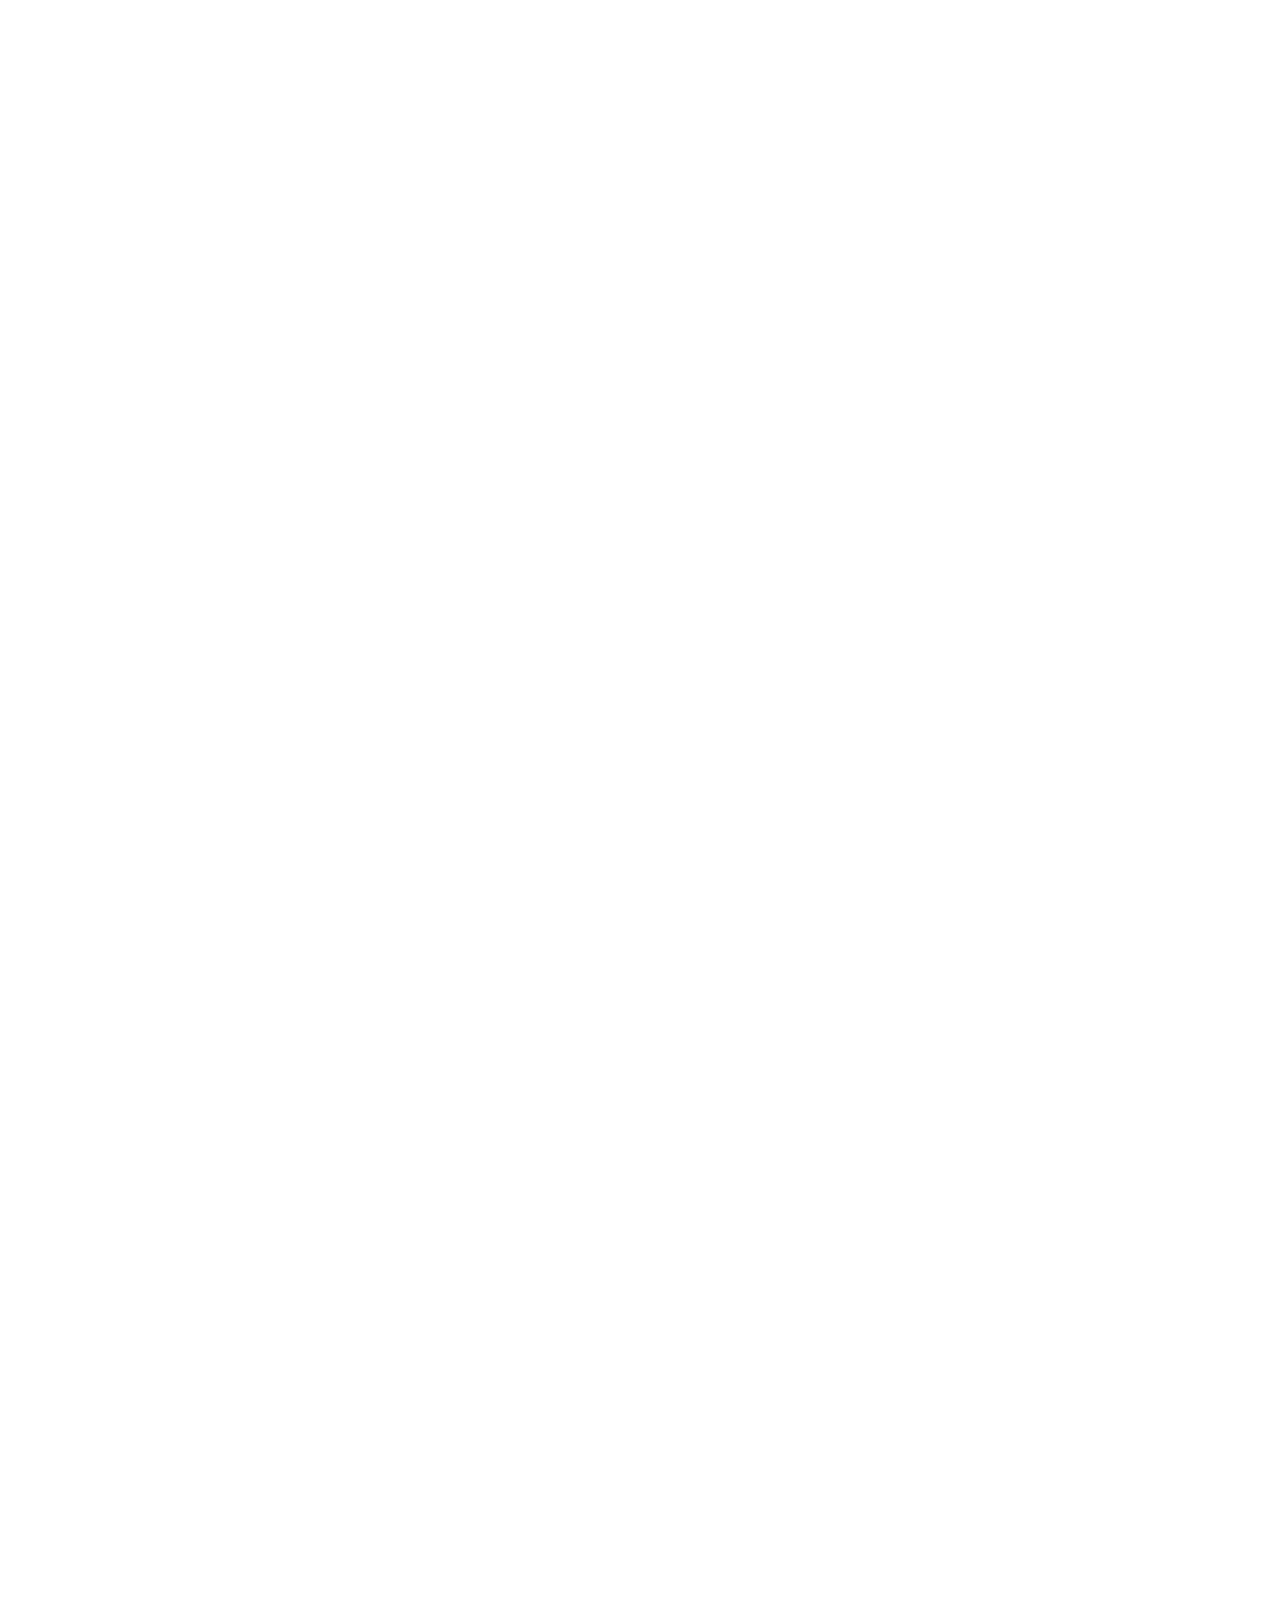
==== index.html @ 0bb2f144 "Add files via upload" ====
<!DOCTYPE html><html lang="zh-CN" class="scroll-smooth"><head><meta charSet="utf-8"/><meta name="viewport" content="width=device-width, initial-scale=1"/><link rel="preload" as="image" href="/avatar.jpg"/><link rel="stylesheet" href="/_next/static/css/c420ceb7469680f7.css" data-precedence="next"/><link rel="preload" as="script" fetchPriority="low" href="/_next/static/chunks/webpack-679b75d1c4c2027c.js"/><script src="/_next/static/chunks/4bd1b696-70b6d399998de86a.js" async=""></script><script src="/_next/static/chunks/684-50096e198fb40285.js" async=""></script><script src="/_next/static/chunks/main-app-3df9396c2a6abd47.js" async=""></script><script src="/_next/static/chunks/161-c92285856b08f5b4.js" async=""></script><script src="/_next/static/chunks/874-196dbf0660d69360.js" async=""></script><script src="/_next/static/chunks/560-83a075b4e219aa9a.js" async=""></script><script src="/_next/static/chunks/app/layout-a7555c56bbcdfe6a.js" async=""></script><script src="/_next/static/chunks/12-4b59b9520356f054.js" async=""></script><script src="/_next/static/chunks/748-816dd046765aa2a9.js" async=""></script><script src="/_next/static/chunks/app/page-b7123218d52d3a94.js" async=""></script><link rel="icon" href="/favicon.svg" type="image/svg+xml"/><link rel="dns-prefetch" href="https://google-fonts.jialeliu.com"/><link rel="preconnect" href="https://google-fonts.jialeliu.com" crossorigin=""/><link rel="preload" as="style" href="https://google-fonts.jialeliu.com/css2?family=Inter:wght@300;400;500;600;700&amp;family=Crimson+Text:ital,wght@0,400;0,600;1,400&amp;display=swap"/><link rel="stylesheet" id="gfonts-css" href="https://google-fonts.jialeliu.com/css2?family=Inter:wght@300;400;500;600;700&amp;family=Crimson+Text:ital,wght@0,400;0,600;1,400&amp;display=swap" media="print"/><script>
              (function(){
                var l = document.getElementById('gfonts-css');
                if (!l) return;
                if (l.media !== 'all') {
                  l.addEventListener('load', function(){ try { l.media = 'all'; } catch(e){} });
                }
              })();
            </script><noscript><link rel="stylesheet" href="https://google-fonts.jialeliu.com/css2?family=Inter:wght@300;400;500;600;700&amp;family=Crimson+Text:ital,wght@0,400;0,600;1,400&amp;display=swap"/></noscript><script>
              try {
                const theme = localStorage.getItem('theme-storage');
                const parsed = theme ? JSON.parse(theme) : null;
                const setting = parsed?.state?.theme || 'system';
                const prefersDark = typeof window !== 'undefined' && window.matchMedia && window.matchMedia('(prefers-color-scheme: dark)').matches;
                const effective = setting === 'dark' ? 'dark' : (setting === 'light' ? 'light' : (prefersDark ? 'dark' : 'light'));
                var root = document.documentElement;
                root.classList.add(effective);
                root.setAttribute('data-theme', effective);
              } catch (e) {
                var root = document.documentElement;
                root.classList.add('light');
                root.setAttribute('data-theme', 'light');
              }
            </script><title>翟郁曦</title><meta name="description" content="上海大学流体力学硕士研究生，研究方向为计算流体力学与科学机器学习。"/><meta name="author" content="翟郁曦"/><meta name="keywords" content="翟郁曦,流体力学,科学机器学习,上海大学 · 力学与工程科学学院"/><meta name="creator" content="翟郁曦"/><meta name="publisher" content="翟郁曦"/><meta property="og:title" content="翟郁曦"/><meta property="og:description" content="上海大学流体力学硕士研究生，研究方向为计算流体力学与科学机器学习。"/><meta property="og:site_name" content="翟郁曦 的个人主页"/><meta property="og:locale" content="zh_CN"/><meta property="og:type" content="website"/><meta name="twitter:card" content="summary"/><meta name="twitter:title" content="翟郁曦"/><meta name="twitter:description" content="上海大学流体力学硕士研究生，研究方向为计算流体力学与科学机器学习。"/><link rel="icon" href="/favicon.svg"/><script>document.querySelectorAll('body link[rel="icon"], body link[rel="apple-touch-icon"]').forEach(el => document.head.appendChild(el))</script><script src="/_next/static/chunks/polyfills-42372ed130431b0a.js" noModule=""></script></head><body class="font-sans antialiased"><div style="visibility:hidden"><nav class="fixed top-0 left-0 right-0 z-50" data-headlessui-state=""><div class="transition-all duration-300 ease-out bg-transparent" style="transform:translateY(-100px)"><div class="max-w-7xl mx-auto px-4 sm:px-6 lg:px-8"><div class="flex justify-between items-center h-16 lg:h-20"><div class="flex-shrink-0" tabindex="0"><a class="text-xl lg:text-2xl font-serif font-semibold text-primary hover:text-accent transition-colors duration-200" href="/">翟郁曦</a></div><div class="hidden lg:block"><div class="ml-10 flex items-center space-x-8"><div class="flex items-baseline space-x-8"><a class="relative px-3 py-2 text-sm font-medium transition-all duration-200 rounded hover:bg-accent/10 hover:shadow-sm text-primary" href="/"><span class="relative z-10">关于</span><div class="absolute inset-0 bg-accent/10 rounded-lg"></div></a><a class="relative px-3 py-2 text-sm font-medium transition-all duration-200 rounded hover:bg-accent/10 hover:shadow-sm text-neutral-600 hover:text-primary" href="/projects/"><span class="relative z-10">项目</span></a><a class="relative px-3 py-2 text-sm font-medium transition-all duration-200 rounded hover:bg-accent/10 hover:shadow-sm text-neutral-600 hover:text-primary" href="/cv/"><span class="relative z-10">简历</span></a></div><div class="flex items-center justify-center w-10 h-10 rounded-lg border border-neutral-200 dark:border-[rgba(148,163,184,0.24)] bg-background dark:bg-neutral-800"><div class="w-4 h-4 rounded-full bg-neutral-300 animate-pulse"></div></div></div></div><div class="lg:hidden flex items-center space-x-2"><div class="flex items-center justify-center w-10 h-10 rounded-lg border border-neutral-200 dark:border-[rgba(148,163,184,0.24)] bg-background dark:bg-neutral-800"><div class="w-4 h-4 rounded-full bg-neutral-300 animate-pulse"></div></div><button class="inline-flex items-center justify-center p-2 rounded-md text-neutral-600 hover:text-primary hover:bg-neutral-100 dark:hover:bg-neutral-800 focus:outline-none focus:ring-2 focus:ring-inset focus:ring-accent transition-colors duration-200" id="headlessui-disclosure-button-«R5pdb»" type="button" aria-expanded="false" data-headlessui-state=""><span class="sr-only">Open main menu</span><div><svg xmlns="http://www.w3.org/2000/svg" fill="none" viewBox="0 0 24 24" stroke-width="1.5" stroke="currentColor" aria-hidden="true" data-slot="icon" class="block h-6 w-6"><path stroke-linecap="round" stroke-linejoin="round" d="M3.75 6.75h16.5M3.75 12h16.5m-16.5 5.25h16.5"></path></svg></div></button></div></div></div></div></nav><main class="min-h-screen pt-16 lg:pt-20"><div class="max-w-6xl mx-auto px-4 sm:px-6 lg:px-8 py-8 bg-background min-h-screen"><div class="grid grid-cols-1 lg:grid-cols-3 gap-12"><div class="lg:col-span-1"><div class="sticky top-8" style="opacity:0;transform:translateY(20px)"><div class="w-64 h-64 mx-auto mb-6 rounded-2xl overflow-hidden shadow-lg hover:shadow-xl transition-all duration-200 hover:scale-105"><img alt="翟郁曦" width="256" height="256" decoding="async" data-nimg="1" class="w-full h-full object-cover object-center" style="color:transparent" src="/avatar.jpg"/></div><div class="text-center mb-6"><h1 class="text-3xl font-serif font-bold text-primary mb-2">翟郁曦</h1><p class="text-lg text-accent font-medium mb-1">硕士研究生</p><p class="text-neutral-600 mb-2">上海大学 · 力学与工程科学学院</p></div><div class="flex flex-wrap justify-center gap-3 sm:gap-4 mb-6 relative px-2"><div class="relative"><button class="p-2 sm:p-2 transition-colors duration-200 text-neutral-600 dark:text-neutral-400 hover:text-accent" aria-label="Email"><svg xmlns="http://www.w3.org/2000/svg" fill="none" viewBox="0 0 24 24" stroke-width="1.5" stroke="currentColor" aria-hidden="true" data-slot="icon" class="h-5 w-5"><path stroke-linecap="round" stroke-linejoin="round" d="M21.75 6.75v10.5a2.25 2.25 0 0 1-2.25 2.25h-15a2.25 2.25 0 0 1-2.25-2.25V6.75m19.5 0A2.25 2.25 0 0 0 19.5 4.5h-15a2.25 2.25 0 0 0-2.25 2.25m19.5 0v.243a2.25 2.25 0 0 1-1.07 1.916l-7.5 4.615a2.25 2.25 0 0 1-2.36 0L3.32 8.91a2.25 2.25 0 0 1-1.07-1.916V6.75"></path></svg></button></div><div class="relative"><button class="p-2 sm:p-2 transition-colors duration-200 text-neutral-600 dark:text-neutral-400 hover:text-accent" aria-label="Location"><svg xmlns="http://www.w3.org/2000/svg" fill="none" viewBox="0 0 24 24" stroke-width="1.5" stroke="currentColor" aria-hidden="true" data-slot="icon" class="h-5 w-5"><path stroke-linecap="round" stroke-linejoin="round" d="M15 10.5a3 3 0 1 1-6 0 3 3 0 0 1 6 0Z"></path><path stroke-linecap="round" stroke-linejoin="round" d="M19.5 10.5c0 7.142-7.5 11.25-7.5 11.25S4.5 17.642 4.5 10.5a7.5 7.5 0 1 1 15 0Z"></path></svg></button></div><a href="https://github.com/zedkyx" target="_blank" rel="noopener noreferrer" class="p-2 sm:p-2 text-neutral-600 dark:text-neutral-400 hover:text-accent transition-colors duration-200" aria-label="GitHub"><svg xmlns="http://www.w3.org/2000/svg" width="24" height="24" viewBox="0 0 24 24" fill="none" stroke="currentColor" stroke-width="2" stroke-linecap="round" stroke-linejoin="round" class="lucide lucide-github h-5 w-5" aria-hidden="true"><path d="M15 22v-4a4.8 4.8 0 0 0-1-3.5c3 0 6-2 6-5.5.08-1.25-.27-2.48-1-3.5.28-1.15.28-2.35 0-3.5 0 0-1 0-3 1.5-2.64-.5-5.36-.5-8 0C6 2 5 2 5 2c-.3 1.15-.3 2.35 0 3.5A5.403 5.403 0 0 0 4 9c0 3.5 3 5.5 6 5.5-.39.49-.68 1.05-.85 1.65-.17.6-.22 1.23-.15 1.85v4"></path><path d="M9 18c-4.51 2-5-2-7-2"></path></svg></a></div><div class="bg-neutral-100 dark:bg-neutral-800 rounded-lg p-4 mb-6 hover:shadow-lg transition-all duration-200 hover:scale-[1.02]"><h3 class="font-semibold text-primary mb-3">研究方向</h3><div class="space-y-2 text-sm text-neutral-700 dark:text-neutral-500"><div>计算流体力学</div><div>科学机器学习 / 神经算子</div><div>变几何结构响应预测与代理优化</div></div></div></div></div><div class="lg:col-span-2 space-y-8"><section id="about" class="scroll-mt-24 space-y-8"><section style="opacity:0;transform:translateY(20px)"><h2 class="text-2xl font-serif font-bold text-primary mb-4">关于我</h2><div class="text-neutral-700 dark:text-neutral-600 leading-relaxed"><p class="mb-4 last:mb-0">我是翟郁曦，上海大学力学与工程科学学院流体力学专业硕士研究生（2025 级入学）。</p>
<p class="mb-4 last:mb-0">本科就读于钱伟长学院理论与应用力学专业，系统学习了计算流体力学与数值方法等课程，为后续从事计算流体力学与 AI 交叉研究打下基础。</p>
<p class="mb-4 last:mb-0">当前研究兴趣集中在<strong class="font-semibold text-primary">科学机器学习</strong>与<strong class="font-semibold text-primary">神经算子</strong>在工程力学问题中的应用，主要工作包括变几何壳体接头区域的位移场预测、几何感知特征编码，以及将训练好的代理模型嵌入优化流程进行快速设计评估。</p></div></section><section style="opacity:0;transform:translateY(20px)"><h2 class="text-2xl font-serif font-bold text-primary mb-4">技术栈</h2><div class="text-neutral-700 dark:text-neutral-600 leading-relaxed"><h3 class="text-xl font-semibold text-primary mt-6 mb-3">编程与工具</h3>
<p class="mb-4 last:mb-0">PyTorch · Abaqus · Gmsh</p>
<h3 class="text-xl font-semibold text-primary mt-6 mb-3">科学机器学习</h3>
<p class="mb-4 last:mb-0">神经算子（DeepONet/ FNO / Transolver 等）·  物理信息神经网络（PINNs）· 遗传算法优化</p>
<h3 class="text-xl font-semibold text-primary mt-6 mb-3">计算流体力学</h3>
<p class="mb-4 last:mb-0">有限元 / 数值模拟</p>
<h3 class="text-xl font-semibold text-primary mt-6 mb-3">语言</h3>
<p class="mb-4 last:mb-0">英语 CET-6（550 分）</p></div></section><section style="opacity:0;transform:translateY(20px)"><h2 class="text-2xl font-serif font-bold text-primary mb-4">动态</h2><div class="space-y-3"><div class="flex items-start space-x-3"><span class="text-xs text-neutral-500 mt-1 w-16 flex-shrink-0">2026-05</span><p class="text-sm text-neutral-700">个人学术主页上线。</p></div><div class="flex items-start space-x-3"><span class="text-xs text-neutral-500 mt-1 w-16 flex-shrink-0">2025-09</span><p class="text-sm text-neutral-700">入学上海大学力学与工程科学学院，攻读流体力学硕士学位。</p></div><div class="flex items-start space-x-3"><span class="text-xs text-neutral-500 mt-1 w-16 flex-shrink-0">2025-06</span><p class="text-sm text-neutral-700">本科毕业于上海大学钱伟长学院理论与应用力学专业。</p></div></div></section></section></div></div></div><!--$--><!--/$--><!--$--><!--/$--></main><footer class="border-t border-neutral-200/50 bg-neutral-50/50 dark:bg-neutral-900/50 dark:border-neutral-700/50"><div class="max-w-6xl mx-auto px-4 sm:px-6 lg:px-8 py-6"><div class="flex flex-col sm:flex-row justify-between items-center gap-2"><p class="text-xs text-neutral-500">最后更新：<!-- -->2026年5月24日</p><p class="text-xs text-neutral-500 flex items-center"><a href="https://github.com/xyjoey/PRISM" target="_blank" rel="noopener noreferrer">Built with PRISM</a><span class="ml-2">🚀</span></p></div></div></footer></div><script src="/_next/static/chunks/webpack-679b75d1c4c2027c.js" async=""></script><script>(self.__next_f=self.__next_f||[]).push([0])</script><script>self.__next_f.push([1,"1:\"$Sreact.fragment\"\n2:I[3719,[\"161\",\"static/chunks/161-c92285856b08f5b4.js\",\"874\",\"static/chunks/874-196dbf0660d69360.js\",\"560\",\"static/chunks/560-83a075b4e219aa9a.js\",\"177\",\"static/chunks/app/layout-a7555c56bbcdfe6a.js\"],\"ThemeProvider\"]\n3:I[768,[\"161\",\"static/chunks/161-c92285856b08f5b4.js\",\"874\",\"static/chunks/874-196dbf0660d69360.js\",\"560\",\"static/chunks/560-83a075b4e219aa9a.js\",\"177\",\"static/chunks/app/layout-a7555c56bbcdfe6a.js\"],\"default\"]\n4:I[7555,[],\"\"]\n5:I[1295,[],\"\"]\n6:I[2548,[\"161\",\"static/chunks/161-c92285856b08f5b4.js\",\"874\",\"static/chunks/874-196dbf0660d69360.js\",\"560\",\"static/chunks/560-83a075b4e219aa9a.js\",\"177\",\"static/chunks/app/layout-a7555c56bbcdfe6a.js\"],\"default\"]\n7:I[2042,[\"161\",\"static/chunks/161-c92285856b08f5b4.js\",\"12\",\"static/chunks/12-4b59b9520356f054.js\",\"874\",\"static/chunks/874-196dbf0660d69360.js\",\"748\",\"static/chunks/748-816dd046765aa2a9.js\",\"974\",\"static/chunks/app/page-b7123218d52d3a94.js\"],\"default\"]\n8:I[9507,[\"161\",\"static/chunks/161-c92285856b08f5b4.js\",\"12\",\"static/chunks/12-4b59b9520356f054.js\",\"874\",\"static/chunks/874-196dbf0660d69360.js\",\"748\",\"static/chunks/748-816dd046765aa2a9.js\",\"974\",\"static/chunks/app/page-b7123218d52d3a94.js\"],\"default\"]\n9:I[1990,[\"161\",\"static/chunks/161-c92285856b08f5b4.js\",\"12\",\"static/chunks/12-4b59b9520356f054.js\",\"874\",\"static/chunks/874-196dbf0660d69360.js\",\"748\",\"static/chunks/748-816dd046765aa2a9.js\",\"974\",\"static/chunks/app/page-b7123218d52d3a94.js\"],\"default\"]\na:I[9665,[],\"MetadataBoundary\"]\nc:I[9665,[],\"OutletBoundary\"]\nf:I[4911,[],\"AsyncMetadataOutlet\"]\n11:I[9665,[],\"ViewportBoundary\"]\n13:I[6614,[],\"\"]\n:HL[\"/_next/static/css/c420ceb7469680f7.css\",\"style\"]\n"])</script><script>self.__next_f.push([1,"0:{\"P\":null,\"b\":\"nXmTGcLBVo4vQQ8mP0QMk\",\"p\":\"\",\"c\":[\"\",\"\"],\"i\":false,\"f\":[[[\"\",{\"children\":[\"__PAGE__\",{}]},\"$undefined\",\"$undefined\",true],[\"\",[\"$\",\"$1\",\"c\",{\"children\":[[[\"$\",\"link\",\"0\",{\"rel\":\"stylesheet\",\"href\":\"/_next/static/css/c420ceb7469680f7.css\",\"precedence\":\"next\",\"crossOrigin\":\"$undefined\",\"nonce\":\"$undefined\"}]],[\"$\",\"html\",null,{\"lang\":\"zh-CN\",\"className\":\"scroll-smooth\",\"suppressHydrationWarning\":true,\"children\":[[\"$\",\"head\",null,{\"children\":[[\"$\",\"link\",null,{\"rel\":\"icon\",\"href\":\"/favicon.svg\",\"type\":\"image/svg+xml\"}],[\"$\",\"link\",null,{\"rel\":\"dns-prefetch\",\"href\":\"https://google-fonts.jialeliu.com\"}],[\"$\",\"link\",null,{\"rel\":\"preconnect\",\"href\":\"https://google-fonts.jialeliu.com\",\"crossOrigin\":\"\"}],[\"$\",\"link\",null,{\"rel\":\"preload\",\"as\":\"style\",\"href\":\"https://google-fonts.jialeliu.com/css2?family=Inter:wght@300;400;500;600;700\u0026family=Crimson+Text:ital,wght@0,400;0,600;1,400\u0026display=swap\"}],[\"$\",\"link\",null,{\"rel\":\"stylesheet\",\"id\":\"gfonts-css\",\"href\":\"https://google-fonts.jialeliu.com/css2?family=Inter:wght@300;400;500;600;700\u0026family=Crimson+Text:ital,wght@0,400;0,600;1,400\u0026display=swap\",\"media\":\"print\"}],[\"$\",\"script\",null,{\"dangerouslySetInnerHTML\":{\"__html\":\"\\n              (function(){\\n                var l = document.getElementById('gfonts-css');\\n                if (!l) return;\\n                if (l.media !== 'all') {\\n                  l.addEventListener('load', function(){ try { l.media = 'all'; } catch(e){} });\\n                }\\n              })();\\n            \"}}],[\"$\",\"noscript\",null,{\"children\":[\"$\",\"link\",null,{\"rel\":\"stylesheet\",\"href\":\"https://google-fonts.jialeliu.com/css2?family=Inter:wght@300;400;500;600;700\u0026family=Crimson+Text:ital,wght@0,400;0,600;1,400\u0026display=swap\"}]}],[\"$\",\"script\",null,{\"dangerouslySetInnerHTML\":{\"__html\":\"\\n              try {\\n                const theme = localStorage.getItem('theme-storage');\\n                const parsed = theme ? JSON.parse(theme) : null;\\n                const setting = parsed?.state?.theme || 'system';\\n                const prefersDark = typeof window !== 'undefined' \u0026\u0026 window.matchMedia \u0026\u0026 window.matchMedia('(prefers-color-scheme: dark)').matches;\\n                const effective = setting === 'dark' ? 'dark' : (setting === 'light' ? 'light' : (prefersDark ? 'dark' : 'light'));\\n                var root = document.documentElement;\\n                root.classList.add(effective);\\n                root.setAttribute('data-theme', effective);\\n              } catch (e) {\\n                var root = document.documentElement;\\n                root.classList.add('light');\\n                root.setAttribute('data-theme', 'light');\\n              }\\n            \"}}]]}],[\"$\",\"body\",null,{\"className\":\"font-sans antialiased\",\"children\":[\"$\",\"$L2\",null,{\"children\":[[\"$\",\"$L3\",null,{\"items\":[{\"title\":\"关于\",\"type\":\"page\",\"target\":\"about\",\"href\":\"/\"},{\"title\":\"项目\",\"type\":\"page\",\"target\":\"projects\",\"href\":\"/projects\"},{\"title\":\"简历\",\"type\":\"page\",\"target\":\"cv\",\"href\":\"/cv\"}],\"siteTitle\":\"翟郁曦\",\"enableOnePageMode\":false}],[\"$\",\"main\",null,{\"className\":\"min-h-screen pt-16 lg:pt-20\",\"children\":[\"$\",\"$L4\",null,{\"parallelRouterKey\":\"children\",\"error\":\"$undefined\",\"errorStyles\":\"$undefined\",\"errorScripts\":\"$undefined\",\"template\":[\"$\",\"$L5\",null,{}],\"templateStyles\":\"$undefined\",\"templateScripts\":\"$undefined\",\"notFound\":[[[\"$\",\"title\",null,{\"children\":\"404: This page could not be found.\"}],[\"$\",\"div\",null,{\"style\":{\"fontFamily\":\"system-ui,\\\"Segoe UI\\\",Roboto,Helvetica,Arial,sans-serif,\\\"Apple Color Emoji\\\",\\\"Segoe UI Emoji\\\"\",\"height\":\"100vh\",\"textAlign\":\"center\",\"display\":\"flex\",\"flexDirection\":\"column\",\"alignItems\":\"center\",\"justifyContent\":\"center\"},\"children\":[\"$\",\"div\",null,{\"children\":[[\"$\",\"style\",null,{\"dangerouslySetInnerHTML\":{\"__html\":\"body{color:#000;background:#fff;margin:0}.next-error-h1{border-right:1px solid rgba(0,0,0,.3)}@media (prefers-color-scheme:dark){body{color:#fff;background:#000}.next-error-h1{border-right:1px solid rgba(255,255,255,.3)}}\"}}],[\"$\",\"h1\",null,{\"className\":\"next-error-h1\",\"style\":{\"display\":\"inline-block\",\"margin\":\"0 20px 0 0\",\"padding\":\"0 23px 0 0\",\"fontSize\":24,\"fontWeight\":500,\"verticalAlign\":\"top\",\"lineHeight\":\"49px\"},\"children\":404}],[\"$\",\"div\",null,{\"style\":{\"display\":\"inline-block\"},\"children\":[\"$\",\"h2\",null,{\"style\":{\"fontSize\":14,\"fontWeight\":400,\"lineHeight\":\"49px\",\"margin\":0},\"children\":\"This page could not be found.\"}]}]]}]}]],[]],\"forbidden\":\"$undefined\",\"unauthorized\":\"$undefined\"}]}],[\"$\",\"$L6\",null,{\"lastUpdated\":\"2026年5月24日\"}]]}]}]]}]]}],{\"children\":[\"__PAGE__\",[\"$\",\"$1\",\"c\",{\"children\":[[\"$\",\"div\",null,{\"className\":\"max-w-6xl mx-auto px-4 sm:px-6 lg:px-8 py-8 bg-background min-h-screen\",\"children\":[\"$\",\"div\",null,{\"className\":\"grid grid-cols-1 lg:grid-cols-3 gap-12\",\"children\":[[\"$\",\"div\",null,{\"className\":\"lg:col-span-1\",\"children\":[\"$\",\"$L7\",null,{\"author\":{\"name\":\"翟郁曦\",\"title\":\"硕士研究生\",\"institution\":\"上海大学 · 力学与工程科学学院\",\"avatar\":\"/avatar.jpg\"},\"social\":{\"email\":\"386079267@qq.com\",\"location\":\"上海，中国\",\"location_details\":[\"上海市\",\"上海大学（宝山校区）\"],\"github\":\"https://github.com/zedkyx\"},\"features\":{\"enable_likes\":false,\"enable_one_page_mode\":false},\"researchInterests\":[\"计算流体力学\",\"科学机器学习 / 神经算子\",\"变几何结构响应预测与代理优化\"]}]}],[\"$\",\"div\",null,{\"className\":\"lg:col-span-2 space-y-8\",\"children\":[[\"$\",\"section\",\"about\",{\"id\":\"about\",\"className\":\"scroll-mt-24 space-y-8\",\"children\":[[[\"$\",\"$L8\",\"about\",{\"content\":\"我是翟郁曦，上海大学力学与工程科学学院流体力学专业硕士研究生（2025 级入学）。\\n\\n本科就读于钱伟长学院理论与应用力学专业，系统学习了计算流体力学与数值方法等课程，为后续从事计算流体力学与 AI 交叉研究打下基础。\\n\\n当前研究兴趣集中在**科学机器学习**与**神经算子**在工程力学问题中的应用，主要工作包括变几何壳体接头区域的位移场预测、几何感知特征编码，以及将训练好的代理模型嵌入优化流程进行快速设计评估。\\n\",\"title\":\"关于我\"}],[\"$\",\"$L8\",\"skills\",{\"content\":\"### 编程与工具\\n\\nPyTorch · Abaqus · Gmsh\\n\\n### 科学机器学习\\n\\n神经算子（DeepONet/ FNO / Transolver 等）·  物理信息神经网络（PINNs）· 遗传算法优化\\n\\n### 计算流体力学\\n\\n有限元 / 数值模拟\\n\\n### 语言\\n\\n英语 CET-6（550 分）\\n\",\"title\":\"技术栈\"}],[\"$\",\"$L9\",\"news\",{\"items\":[{\"date\":\"2026-05\",\"content\":\"个人学术主页上线。\"},{\"date\":\"2025-09\",\"content\":\"入学上海大学力学与工程科学学院，攻读流体力学硕士学位。\"},{\"date\":\"2025-06\",\"content\":\"本科毕业于上海大学钱伟长学院理论与应用力学专业。\"}],\"title\":\"动态\"}]],false,false,false]}]]}]]}]}],[\"$\",\"$La\",null,{\"children\":\"$Lb\"}],null,[\"$\",\"$Lc\",null,{\"children\":[\"$Ld\",\"$Le\",[\"$\",\"$Lf\",null,{\"promise\":\"$@10\"}]]}]]}],{},null,false]},null,false],[\"$\",\"$1\",\"h\",{\"children\":[null,[\"$\",\"$1\",\"GbmOq26hGIJ5-v2exJ3vS\",{\"children\":[[\"$\",\"$L11\",null,{\"children\":\"$L12\"}],null]}],null]}],false]],\"m\":\"$undefined\",\"G\":[\"$13\",\"$undefined\"],\"s\":false,\"S\":true}\n"])</script><script>self.__next_f.push([1,"14:\"$Sreact.suspense\"\n15:I[4911,[],\"AsyncMetadata\"]\nb:[\"$\",\"$14\",null,{\"fallback\":null,\"children\":[\"$\",\"$L15\",null,{\"promise\":\"$@16\"}]}]\n"])</script><script>self.__next_f.push([1,"e:null\n"])</script><script>self.__next_f.push([1,"12:[[\"$\",\"meta\",\"0\",{\"charSet\":\"utf-8\"}],[\"$\",\"meta\",\"1\",{\"name\":\"viewport\",\"content\":\"width=device-width, initial-scale=1\"}]]\nd:null\n"])</script><script>self.__next_f.push([1,"16:{\"metadata\":[[\"$\",\"title\",\"0\",{\"children\":\"翟郁曦\"}],[\"$\",\"meta\",\"1\",{\"name\":\"description\",\"content\":\"上海大学流体力学硕士研究生，研究方向为计算流体力学与科学机器学习。\"}],[\"$\",\"meta\",\"2\",{\"name\":\"author\",\"content\":\"翟郁曦\"}],[\"$\",\"meta\",\"3\",{\"name\":\"keywords\",\"content\":\"翟郁曦,流体力学,科学机器学习,上海大学 · 力学与工程科学学院\"}],[\"$\",\"meta\",\"4\",{\"name\":\"creator\",\"content\":\"翟郁曦\"}],[\"$\",\"meta\",\"5\",{\"name\":\"publisher\",\"content\":\"翟郁曦\"}],[\"$\",\"meta\",\"6\",{\"property\":\"og:title\",\"content\":\"翟郁曦\"}],[\"$\",\"meta\",\"7\",{\"property\":\"og:description\",\"content\":\"上海大学流体力学硕士研究生，研究方向为计算流体力学与科学机器学习。\"}],[\"$\",\"meta\",\"8\",{\"property\":\"og:site_name\",\"content\":\"翟郁曦 的个人主页\"}],[\"$\",\"meta\",\"9\",{\"property\":\"og:locale\",\"content\":\"zh_CN\"}],[\"$\",\"meta\",\"10\",{\"property\":\"og:type\",\"content\":\"website\"}],[\"$\",\"meta\",\"11\",{\"name\":\"twitter:card\",\"content\":\"summary\"}],[\"$\",\"meta\",\"12\",{\"name\":\"twitter:title\",\"content\":\"翟郁曦\"}],[\"$\",\"meta\",\"13\",{\"name\":\"twitter:description\",\"content\":\"上海大学流体力学硕士研究生，研究方向为计算流体力学与科学机器学习。\"}],[\"$\",\"link\",\"14\",{\"rel\":\"icon\",\"href\":\"/favicon.svg\"}]],\"error\":null,\"digest\":\"$undefined\"}\n10:{\"metadata\":\"$16:metadata\",\"error\":null,\"digest\":\"$undefined\"}\n"])</script></body></html>
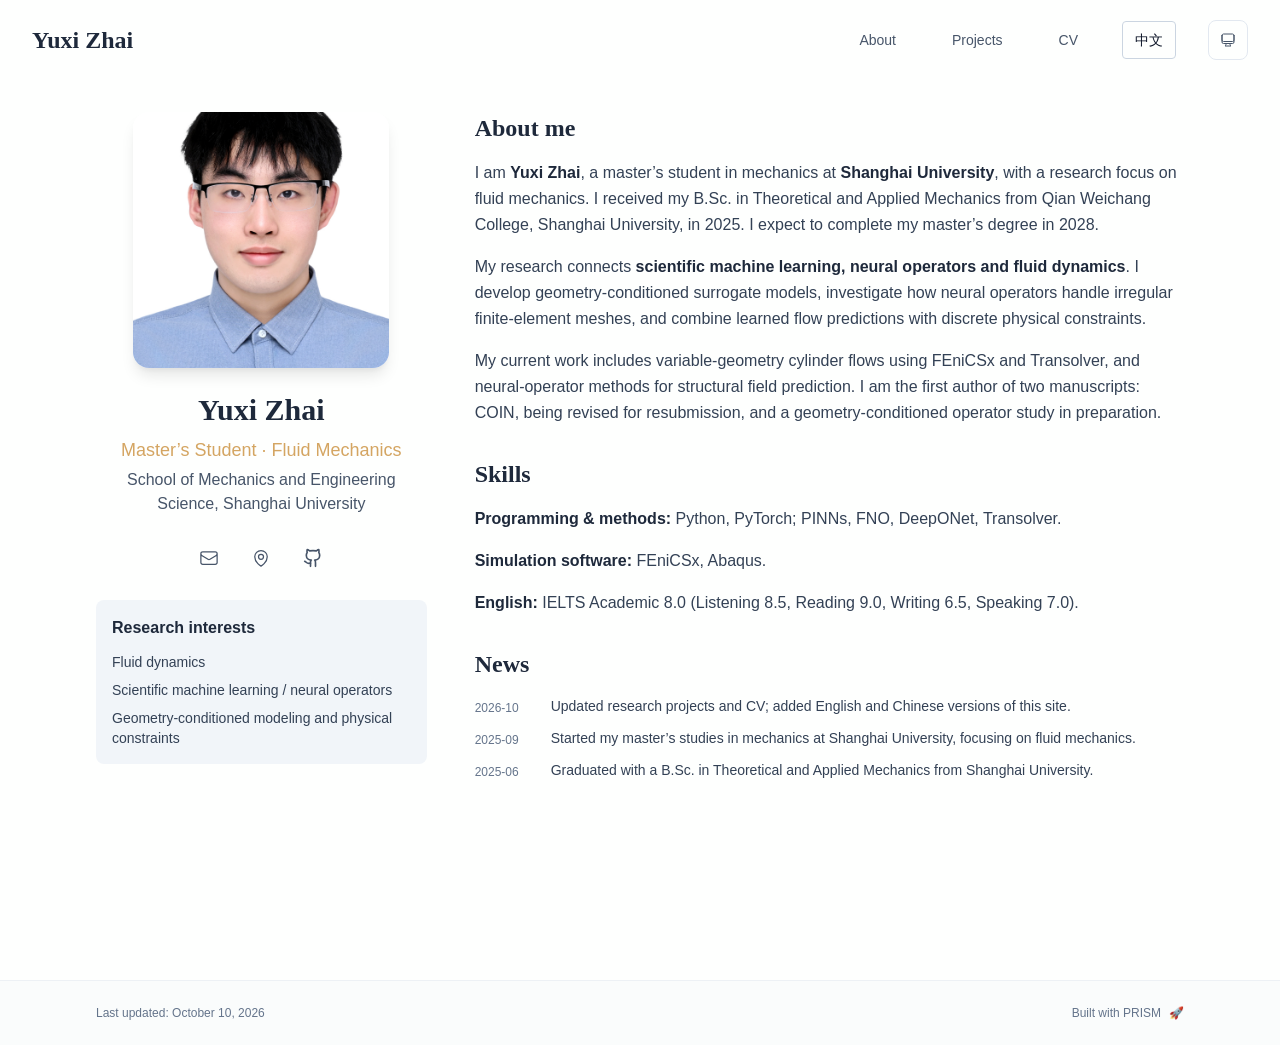
==== commit 41e19318: "Publish English-default bilingual academic website" ====
--- a/index.html
+++ b/index.html
@@ -1,4 +1,4 @@
-<!DOCTYPE html><html lang="zh-CN" class="scroll-smooth"><head><meta charSet="utf-8"/><meta name="viewport" content="width=device-width, initial-scale=1"/><link rel="preload" as="image" href="/avatar.jpg"/><link rel="stylesheet" href="/_next/static/css/c420ceb7469680f7.css" data-precedence="next"/><link rel="preload" as="script" fetchPriority="low" href="/_next/static/chunks/webpack-679b75d1c4c2027c.js"/><script src="/_next/static/chunks/4bd1b696-70b6d399998de86a.js" async=""></script><script src="/_next/static/chunks/684-50096e198fb40285.js" async=""></script><script src="/_next/static/chunks/main-app-3df9396c2a6abd47.js" async=""></script><script src="/_next/static/chunks/161-c92285856b08f5b4.js" async=""></script><script src="/_next/static/chunks/874-196dbf0660d69360.js" async=""></script><script src="/_next/static/chunks/560-83a075b4e219aa9a.js" async=""></script><script src="/_next/static/chunks/app/layout-a7555c56bbcdfe6a.js" async=""></script><script src="/_next/static/chunks/12-4b59b9520356f054.js" async=""></script><script src="/_next/static/chunks/748-816dd046765aa2a9.js" async=""></script><script src="/_next/static/chunks/app/page-b7123218d52d3a94.js" async=""></script><link rel="icon" href="/favicon.svg" type="image/svg+xml"/><link rel="dns-prefetch" href="https://google-fonts.jialeliu.com"/><link rel="preconnect" href="https://google-fonts.jialeliu.com" crossorigin=""/><link rel="preload" as="style" href="https://google-fonts.jialeliu.com/css2?family=Inter:wght@300;400;500;600;700&amp;family=Crimson+Text:ital,wght@0,400;0,600;1,400&amp;display=swap"/><link rel="stylesheet" id="gfonts-css" href="https://google-fonts.jialeliu.com/css2?family=Inter:wght@300;400;500;600;700&amp;family=Crimson+Text:ital,wght@0,400;0,600;1,400&amp;display=swap" media="print"/><script>
+<!DOCTYPE html><html lang="en" class="scroll-smooth"><head><meta charSet="utf-8"/><meta name="viewport" content="width=device-width, initial-scale=1"/><link rel="preload" as="image" href="/avatar.jpg"/><link rel="stylesheet" href="/_next/static/css/16cb6f5019668723.css" data-precedence="next"/><link rel="preload" as="script" fetchPriority="low" href="/_next/static/chunks/webpack-bba602258f4b52b2.js"/><script src="/_next/static/chunks/5929504c-4ba316acf4c23225.js" async=""></script><script src="/_next/static/chunks/80-a8a48a845658a4b6.js" async=""></script><script src="/_next/static/chunks/main-app-0069636dafb73437.js" async=""></script><script src="/_next/static/chunks/451-01b58d9a3b9b0385.js" async=""></script><script src="/_next/static/chunks/550-645685b729009f54.js" async=""></script><script src="/_next/static/chunks/82-3441241b39e69bd5.js" async=""></script><script src="/_next/static/chunks/158-a90cc75106bd690a.js" async=""></script><script src="/_next/static/chunks/app/(en)/layout-fab3e5c1ada3b2e7.js" async=""></script><script src="/_next/static/chunks/956-db56a9e69b64d6c0.js" async=""></script><script src="/_next/static/chunks/8-8932ad4a097b32fe.js" async=""></script><script src="/_next/static/chunks/76-e860831ef6e8900f.js" async=""></script><script src="/_next/static/chunks/app/(en)/page-499d0418f446c3e1.js" async=""></script><link rel="icon" href="/favicon.svg" type="image/svg+xml"/><link rel="dns-prefetch" href="https://google-fonts.jialeliu.com"/><link rel="preconnect" href="https://google-fonts.jialeliu.com" crossorigin=""/><link rel="preload" as="style" href="https://google-fonts.jialeliu.com/css2?family=Inter:wght@300;400;500;600;700&amp;family=Crimson+Text:ital,wght@0,400;0,600;1,400&amp;display=swap"/><link rel="stylesheet" id="gfonts-css" href="https://google-fonts.jialeliu.com/css2?family=Inter:wght@300;400;500;600;700&amp;family=Crimson+Text:ital,wght@0,400;0,600;1,400&amp;display=swap" media="print"/><script>
               (function(){
                 var l = document.getElementById('gfonts-css');
                 if (!l) return;
@@ -21,13 +21,8 @@
                 root.classList.add('light');
                 root.setAttribute('data-theme', 'light');
               }
-            </script><title>翟郁曦</title><meta name="description" content="上海大学流体力学硕士研究生，研究方向为计算流体力学与科学机器学习。"/><meta name="author" content="翟郁曦"/><meta name="keywords" content="翟郁曦,流体力学,科学机器学习,上海大学 · 力学与工程科学学院"/><meta name="creator" content="翟郁曦"/><meta name="publisher" content="翟郁曦"/><meta property="og:title" content="翟郁曦"/><meta property="og:description" content="上海大学流体力学硕士研究生，研究方向为计算流体力学与科学机器学习。"/><meta property="og:site_name" content="翟郁曦 的个人主页"/><meta property="og:locale" content="zh_CN"/><meta property="og:type" content="website"/><meta name="twitter:card" content="summary"/><meta name="twitter:title" content="翟郁曦"/><meta name="twitter:description" content="上海大学流体力学硕士研究生，研究方向为计算流体力学与科学机器学习。"/><link rel="icon" href="/favicon.svg"/><script>document.querySelectorAll('body link[rel="icon"], body link[rel="apple-touch-icon"]').forEach(el => document.head.appendChild(el))</script><script src="/_next/static/chunks/polyfills-42372ed130431b0a.js" noModule=""></script></head><body class="font-sans antialiased"><div style="visibility:hidden"><nav class="fixed top-0 left-0 right-0 z-50" data-headlessui-state=""><div class="transition-all duration-300 ease-out bg-transparent" style="transform:translateY(-100px)"><div class="max-w-7xl mx-auto px-4 sm:px-6 lg:px-8"><div class="flex justify-between items-center h-16 lg:h-20"><div class="flex-shrink-0" tabindex="0"><a class="text-xl lg:text-2xl font-serif font-semibold text-primary hover:text-accent transition-colors duration-200" href="/">翟郁曦</a></div><div class="hidden lg:block"><div class="ml-10 flex items-center space-x-8"><div class="flex items-baseline space-x-8"><a class="relative px-3 py-2 text-sm font-medium transition-all duration-200 rounded hover:bg-accent/10 hover:shadow-sm text-primary" href="/"><span class="relative z-10">关于</span><div class="absolute inset-0 bg-accent/10 rounded-lg"></div></a><a class="relative px-3 py-2 text-sm font-medium transition-all duration-200 rounded hover:bg-accent/10 hover:shadow-sm text-neutral-600 hover:text-primary" href="/projects/"><span class="relative z-10">项目</span></a><a class="relative px-3 py-2 text-sm font-medium transition-all duration-200 rounded hover:bg-accent/10 hover:shadow-sm text-neutral-600 hover:text-primary" href="/cv/"><span class="relative z-10">简历</span></a></div><div class="flex items-center justify-center w-10 h-10 rounded-lg border border-neutral-200 dark:border-[rgba(148,163,184,0.24)] bg-background dark:bg-neutral-800"><div class="w-4 h-4 rounded-full bg-neutral-300 animate-pulse"></div></div></div></div><div class="lg:hidden flex items-center space-x-2"><div class="flex items-center justify-center w-10 h-10 rounded-lg border border-neutral-200 dark:border-[rgba(148,163,184,0.24)] bg-background dark:bg-neutral-800"><div class="w-4 h-4 rounded-full bg-neutral-300 animate-pulse"></div></div><button class="inline-flex items-center justify-center p-2 rounded-md text-neutral-600 hover:text-primary hover:bg-neutral-100 dark:hover:bg-neutral-800 focus:outline-none focus:ring-2 focus:ring-inset focus:ring-accent transition-colors duration-200" id="headlessui-disclosure-button-«R5pdb»" type="button" aria-expanded="false" data-headlessui-state=""><span class="sr-only">Open main menu</span><div><svg xmlns="http://www.w3.org/2000/svg" fill="none" viewBox="0 0 24 24" stroke-width="1.5" stroke="currentColor" aria-hidden="true" data-slot="icon" class="block h-6 w-6"><path stroke-linecap="round" stroke-linejoin="round" d="M3.75 6.75h16.5M3.75 12h16.5m-16.5 5.25h16.5"></path></svg></div></button></div></div></div></div></nav><main class="min-h-screen pt-16 lg:pt-20"><div class="max-w-6xl mx-auto px-4 sm:px-6 lg:px-8 py-8 bg-background min-h-screen"><div class="grid grid-cols-1 lg:grid-cols-3 gap-12"><div class="lg:col-span-1"><div class="sticky top-8" style="opacity:0;transform:translateY(20px)"><div class="w-64 h-64 mx-auto mb-6 rounded-2xl overflow-hidden shadow-lg hover:shadow-xl transition-all duration-200 hover:scale-105"><img alt="翟郁曦" width="256" height="256" decoding="async" data-nimg="1" class="w-full h-full object-cover object-center" style="color:transparent" src="/avatar.jpg"/></div><div class="text-center mb-6"><h1 class="text-3xl font-serif font-bold text-primary mb-2">翟郁曦</h1><p class="text-lg text-accent font-medium mb-1">硕士研究生</p><p class="text-neutral-600 mb-2">上海大学 · 力学与工程科学学院</p></div><div class="flex flex-wrap justify-center gap-3 sm:gap-4 mb-6 relative px-2"><div class="relative"><button class="p-2 sm:p-2 transition-colors duration-200 text-neutral-600 dark:text-neutral-400 hover:text-accent" aria-label="Email"><svg xmlns="http://www.w3.org/2000/svg" fill="none" viewBox="0 0 24 24" stroke-width="1.5" stroke="currentColor" aria-hidden="true" data-slot="icon" class="h-5 w-5"><path stroke-linecap="round" stroke-linejoin="round" d="M21.75 6.75v10.5a2.25 2.25 0 0 1-2.25 2.25h-15a2.25 2.25 0 0 1-2.25-2.25V6.75m19.5 0A2.25 2.25 0 0 0 19.5 4.5h-15a2.25 2.25 0 0 0-2.25 2.25m19.5 0v.243a2.25 2.25 0 0 1-1.07 1.916l-7.5 4.615a2.25 2.25 0 0 1-2.36 0L3.32 8.91a2.25 2.25 0 0 1-1.07-1.916V6.75"></path></svg></button></div><div class="relative"><button class="p-2 sm:p-2 transition-colors duration-200 text-neutral-600 dark:text-neutral-400 hover:text-accent" aria-label="Location"><svg xmlns="http://www.w3.org/2000/svg" fill="none" viewBox="0 0 24 24" stroke-width="1.5" stroke="currentColor" aria-hidden="true" data-slot="icon" class="h-5 w-5"><path stroke-linecap="round" stroke-linejoin="round" d="M15 10.5a3 3 0 1 1-6 0 3 3 0 0 1 6 0Z"></path><path stroke-linecap="round" stroke-linejoin="round" d="M19.5 10.5c0 7.142-7.5 11.25-7.5 11.25S4.5 17.642 4.5 10.5a7.5 7.5 0 1 1 15 0Z"></path></svg></button></div><a href="https://github.com/zedkyx" target="_blank" rel="noopener noreferrer" class="p-2 sm:p-2 text-neutral-600 dark:text-neutral-400 hover:text-accent transition-colors duration-200" aria-label="GitHub"><svg xmlns="http://www.w3.org/2000/svg" width="24" height="24" viewBox="0 0 24 24" fill="none" stroke="currentColor" stroke-width="2" stroke-linecap="round" stroke-linejoin="round" class="lucide lucide-github h-5 w-5" aria-hidden="true"><path d="M15 22v-4a4.8 4.8 0 0 0-1-3.5c3 0 6-2 6-5.5.08-1.25-.27-2.48-1-3.5.28-1.15.28-2.35 0-3.5 0 0-1 0-3 1.5-2.64-.5-5.36-.5-8 0C6 2 5 2 5 2c-.3 1.15-.3 2.35 0 3.5A5.403 5.403 0 0 0 4 9c0 3.5 3 5.5 6 5.5-.39.49-.68 1.05-.85 1.65-.17.6-.22 1.23-.15 1.85v4"></path><path d="M9 18c-4.51 2-5-2-7-2"></path></svg></a></div><div class="bg-neutral-100 dark:bg-neutral-800 rounded-lg p-4 mb-6 hover:shadow-lg transition-all duration-200 hover:scale-[1.02]"><h3 class="font-semibold text-primary mb-3">研究方向</h3><div class="space-y-2 text-sm text-neutral-700 dark:text-neutral-500"><div>计算流体力学</div><div>科学机器学习 / 神经算子</div><div>变几何结构响应预测与代理优化</div></div></div></div></div><div class="lg:col-span-2 space-y-8"><section id="about" class="scroll-mt-24 space-y-8"><section style="opacity:0;transform:translateY(20px)"><h2 class="text-2xl font-serif font-bold text-primary mb-4">关于我</h2><div class="text-neutral-700 dark:text-neutral-600 leading-relaxed"><p class="mb-4 last:mb-0">我是翟郁曦，上海大学力学与工程科学学院流体力学专业硕士研究生（2025 级入学）。</p>
-<p class="mb-4 last:mb-0">本科就读于钱伟长学院理论与应用力学专业，系统学习了计算流体力学与数值方法等课程，为后续从事计算流体力学与 AI 交叉研究打下基础。</p>
-<p class="mb-4 last:mb-0">当前研究兴趣集中在<strong class="font-semibold text-primary">科学机器学习</strong>与<strong class="font-semibold text-primary">神经算子</strong>在工程力学问题中的应用，主要工作包括变几何壳体接头区域的位移场预测、几何感知特征编码，以及将训练好的代理模型嵌入优化流程进行快速设计评估。</p></div></section><section style="opacity:0;transform:translateY(20px)"><h2 class="text-2xl font-serif font-bold text-primary mb-4">技术栈</h2><div class="text-neutral-700 dark:text-neutral-600 leading-relaxed"><h3 class="text-xl font-semibold text-primary mt-6 mb-3">编程与工具</h3>
-<p class="mb-4 last:mb-0">PyTorch · Abaqus · Gmsh</p>
-<h3 class="text-xl font-semibold text-primary mt-6 mb-3">科学机器学习</h3>
-<p class="mb-4 last:mb-0">神经算子（DeepONet/ FNO / Transolver 等）·  物理信息神经网络（PINNs）· 遗传算法优化</p>
-<h3 class="text-xl font-semibold text-primary mt-6 mb-3">计算流体力学</h3>
-<p class="mb-4 last:mb-0">有限元 / 数值模拟</p>
-<h3 class="text-xl font-semibold text-primary mt-6 mb-3">语言</h3>
-<p class="mb-4 last:mb-0">英语 CET-6（550 分）</p></div></section><section style="opacity:0;transform:translateY(20px)"><h2 class="text-2xl font-serif font-bold text-primary mb-4">动态</h2><div class="space-y-3"><div class="flex items-start space-x-3"><span class="text-xs text-neutral-500 mt-1 w-16 flex-shrink-0">2026-05</span><p class="text-sm text-neutral-700">个人学术主页上线。</p></div><div class="flex items-start space-x-3"><span class="text-xs text-neutral-500 mt-1 w-16 flex-shrink-0">2025-09</span><p class="text-sm text-neutral-700">入学上海大学力学与工程科学学院，攻读流体力学硕士学位。</p></div><div class="flex items-start space-x-3"><span class="text-xs text-neutral-500 mt-1 w-16 flex-shrink-0">2025-06</span><p class="text-sm text-neutral-700">本科毕业于上海大学钱伟长学院理论与应用力学专业。</p></div></div></section></section></div></div></div><!--$--><!--/$--><!--$--><!--/$--></main><footer class="border-t border-neutral-200/50 bg-neutral-50/50 dark:bg-neutral-900/50 dark:border-neutral-700/50"><div class="max-w-6xl mx-auto px-4 sm:px-6 lg:px-8 py-6"><div class="flex flex-col sm:flex-row justify-between items-center gap-2"><p class="text-xs text-neutral-500">最后更新：<!-- -->2026年5月24日</p><p class="text-xs text-neutral-500 flex items-center"><a href="https://github.com/xyjoey/PRISM" target="_blank" rel="noopener noreferrer">Built with PRISM</a><span class="ml-2">🚀</span></p></div></div></footer></div><script src="/_next/static/chunks/webpack-679b75d1c4c2027c.js" async=""></script><script>(self.__next_f=self.__next_f||[]).push([0])</script><script>self.__next_f.push([1,"1:\"$Sreact.fragment\"\n2:I[3719,[\"161\",\"static/chunks/161-c92285856b08f5b4.js\",\"874\",\"static/chunks/874-196dbf0660d69360.js\",\"560\",\"static/chunks/560-83a075b4e219aa9a.js\",\"177\",\"static/chunks/app/layout-a7555c56bbcdfe6a.js\"],\"ThemeProvider\"]\n3:I[768,[\"161\",\"static/chunks/161-c92285856b08f5b4.js\",\"874\",\"static/chunks/874-196dbf0660d69360.js\",\"560\",\"static/chunks/560-83a075b4e219aa9a.js\",\"177\",\"static/chunks/app/layout-a7555c56bbcdfe6a.js\"],\"default\"]\n4:I[7555,[],\"\"]\n5:I[1295,[],\"\"]\n6:I[2548,[\"161\",\"static/chunks/161-c92285856b08f5b4.js\",\"874\",\"static/chunks/874-196dbf0660d69360.js\",\"560\",\"static/chunks/560-83a075b4e219aa9a.js\",\"177\",\"static/chunks/app/layout-a7555c56bbcdfe6a.js\"],\"default\"]\n7:I[2042,[\"161\",\"static/chunks/161-c92285856b08f5b4.js\",\"12\",\"static/chunks/12-4b59b9520356f054.js\",\"874\",\"static/chunks/874-196dbf0660d69360.js\",\"748\",\"static/chunks/748-816dd046765aa2a9.js\",\"974\",\"static/chunks/app/page-b7123218d52d3a94.js\"],\"default\"]\n8:I[9507,[\"161\",\"static/chunks/161-c92285856b08f5b4.js\",\"12\",\"static/chunks/12-4b59b9520356f054.js\",\"874\",\"static/chunks/874-196dbf0660d69360.js\",\"748\",\"static/chunks/748-816dd046765aa2a9.js\",\"974\",\"static/chunks/app/page-b7123218d52d3a94.js\"],\"default\"]\n9:I[1990,[\"161\",\"static/chunks/161-c92285856b08f5b4.js\",\"12\",\"static/chunks/12-4b59b9520356f054.js\",\"874\",\"static/chunks/874-196dbf0660d69360.js\",\"748\",\"static/chunks/748-816dd046765aa2a9.js\",\"974\",\"static/chunks/app/page-b7123218d52d3a94.js\"],\"default\"]\na:I[9665,[],\"MetadataBoundary\"]\nc:I[9665,[],\"OutletBoundary\"]\nf:I[4911,[],\"AsyncMetadataOutlet\"]\n11:I[9665,[],\"ViewportBoundary\"]\n13:I[6614,[],\"\"]\n:HL[\"/_next/static/css/c420ceb7469680f7.css\",\"style\"]\n"])</script><script>self.__next_f.push([1,"0:{\"P\":null,\"b\":\"nXmTGcLBVo4vQQ8mP0QMk\",\"p\":\"\",\"c\":[\"\",\"\"],\"i\":false,\"f\":[[[\"\",{\"children\":[\"__PAGE__\",{}]},\"$undefined\",\"$undefined\",true],[\"\",[\"$\",\"$1\",\"c\",{\"children\":[[[\"$\",\"link\",\"0\",{\"rel\":\"stylesheet\",\"href\":\"/_next/static/css/c420ceb7469680f7.css\",\"precedence\":\"next\",\"crossOrigin\":\"$undefined\",\"nonce\":\"$undefined\"}]],[\"$\",\"html\",null,{\"lang\":\"zh-CN\",\"className\":\"scroll-smooth\",\"suppressHydrationWarning\":true,\"children\":[[\"$\",\"head\",null,{\"children\":[[\"$\",\"link\",null,{\"rel\":\"icon\",\"href\":\"/favicon.svg\",\"type\":\"image/svg+xml\"}],[\"$\",\"link\",null,{\"rel\":\"dns-prefetch\",\"href\":\"https://google-fonts.jialeliu.com\"}],[\"$\",\"link\",null,{\"rel\":\"preconnect\",\"href\":\"https://google-fonts.jialeliu.com\",\"crossOrigin\":\"\"}],[\"$\",\"link\",null,{\"rel\":\"preload\",\"as\":\"style\",\"href\":\"https://google-fonts.jialeliu.com/css2?family=Inter:wght@300;400;500;600;700\u0026family=Crimson+Text:ital,wght@0,400;0,600;1,400\u0026display=swap\"}],[\"$\",\"link\",null,{\"rel\":\"stylesheet\",\"id\":\"gfonts-css\",\"href\":\"https://google-fonts.jialeliu.com/css2?family=Inter:wght@300;400;500;600;700\u0026family=Crimson+Text:ital,wght@0,400;0,600;1,400\u0026display=swap\",\"media\":\"print\"}],[\"$\",\"script\",null,{\"dangerouslySetInnerHTML\":{\"__html\":\"\\n              (function(){\\n                var l = document.getElementById('gfonts-css');\\n                if (!l) return;\\n                if (l.media !== 'all') {\\n                  l.addEventListener('load', function(){ try { l.media = 'all'; } catch(e){} });\\n                }\\n              })();\\n            \"}}],[\"$\",\"noscript\",null,{\"children\":[\"$\",\"link\",null,{\"rel\":\"stylesheet\",\"href\":\"https://google-fonts.jialeliu.com/css2?family=Inter:wght@300;400;500;600;700\u0026family=Crimson+Text:ital,wght@0,400;0,600;1,400\u0026display=swap\"}]}],[\"$\",\"script\",null,{\"dangerouslySetInnerHTML\":{\"__html\":\"\\n              try {\\n                const theme = localStorage.getItem('theme-storage');\\n                const parsed = theme ? JSON.parse(theme) : null;\\n                const setting = parsed?.state?.theme || 'system';\\n                const prefersDark = typeof window !== 'undefined' \u0026\u0026 window.matchMedia \u0026\u0026 window.matchMedia('(prefers-color-scheme: dark)').matches;\\n                const effective = setting === 'dark' ? 'dark' : (setting === 'light' ? 'light' : (prefersDark ? 'dark' : 'light'));\\n                var root = document.documentElement;\\n                root.classList.add(effective);\\n                root.setAttribute('data-theme', effective);\\n              } catch (e) {\\n                var root = document.documentElement;\\n                root.classList.add('light');\\n                root.setAttribute('data-theme', 'light');\\n              }\\n            \"}}]]}],[\"$\",\"body\",null,{\"className\":\"font-sans antialiased\",\"children\":[\"$\",\"$L2\",null,{\"children\":[[\"$\",\"$L3\",null,{\"items\":[{\"title\":\"关于\",\"type\":\"page\",\"target\":\"about\",\"href\":\"/\"},{\"title\":\"项目\",\"type\":\"page\",\"target\":\"projects\",\"href\":\"/projects\"},{\"title\":\"简历\",\"type\":\"page\",\"target\":\"cv\",\"href\":\"/cv\"}],\"siteTitle\":\"翟郁曦\",\"enableOnePageMode\":false}],[\"$\",\"main\",null,{\"className\":\"min-h-screen pt-16 lg:pt-20\",\"children\":[\"$\",\"$L4\",null,{\"parallelRouterKey\":\"children\",\"error\":\"$undefined\",\"errorStyles\":\"$undefined\",\"errorScripts\":\"$undefined\",\"template\":[\"$\",\"$L5\",null,{}],\"templateStyles\":\"$undefined\",\"templateScripts\":\"$undefined\",\"notFound\":[[[\"$\",\"title\",null,{\"children\":\"404: This page could not be found.\"}],[\"$\",\"div\",null,{\"style\":{\"fontFamily\":\"system-ui,\\\"Segoe UI\\\",Roboto,Helvetica,Arial,sans-serif,\\\"Apple Color Emoji\\\",\\\"Segoe UI Emoji\\\"\",\"height\":\"100vh\",\"textAlign\":\"center\",\"display\":\"flex\",\"flexDirection\":\"column\",\"alignItems\":\"center\",\"justifyContent\":\"center\"},\"children\":[\"$\",\"div\",null,{\"children\":[[\"$\",\"style\",null,{\"dangerouslySetInnerHTML\":{\"__html\":\"body{color:#000;background:#fff;margin:0}.next-error-h1{border-right:1px solid rgba(0,0,0,.3)}@media (prefers-color-scheme:dark){body{color:#fff;background:#000}.next-error-h1{border-right:1px solid rgba(255,255,255,.3)}}\"}}],[\"$\",\"h1\",null,{\"className\":\"next-error-h1\",\"style\":{\"display\":\"inline-block\",\"margin\":\"0 20px 0 0\",\"padding\":\"0 23px 0 0\",\"fontSize\":24,\"fontWeight\":500,\"verticalAlign\":\"top\",\"lineHeight\":\"49px\"},\"children\":404}],[\"$\",\"div\",null,{\"style\":{\"display\":\"inline-block\"},\"children\":[\"$\",\"h2\",null,{\"style\":{\"fontSize\":14,\"fontWeight\":400,\"lineHeight\":\"49px\",\"margin\":0},\"children\":\"This page could not be found.\"}]}]]}]}]],[]],\"forbidden\":\"$undefined\",\"unauthorized\":\"$undefined\"}]}],[\"$\",\"$L6\",null,{\"lastUpdated\":\"2026年5月24日\"}]]}]}]]}]]}],{\"children\":[\"__PAGE__\",[\"$\",\"$1\",\"c\",{\"children\":[[\"$\",\"div\",null,{\"className\":\"max-w-6xl mx-auto px-4 sm:px-6 lg:px-8 py-8 bg-background min-h-screen\",\"children\":[\"$\",\"div\",null,{\"className\":\"grid grid-cols-1 lg:grid-cols-3 gap-12\",\"children\":[[\"$\",\"div\",null,{\"className\":\"lg:col-span-1\",\"children\":[\"$\",\"$L7\",null,{\"author\":{\"name\":\"翟郁曦\",\"title\":\"硕士研究生\",\"institution\":\"上海大学 · 力学与工程科学学院\",\"avatar\":\"/avatar.jpg\"},\"social\":{\"email\":\"386079267@qq.com\",\"location\":\"上海，中国\",\"location_details\":[\"上海市\",\"上海大学（宝山校区）\"],\"github\":\"https://github.com/zedkyx\"},\"features\":{\"enable_likes\":false,\"enable_one_page_mode\":false},\"researchInterests\":[\"计算流体力学\",\"科学机器学习 / 神经算子\",\"变几何结构响应预测与代理优化\"]}]}],[\"$\",\"div\",null,{\"className\":\"lg:col-span-2 space-y-8\",\"children\":[[\"$\",\"section\",\"about\",{\"id\":\"about\",\"className\":\"scroll-mt-24 space-y-8\",\"children\":[[[\"$\",\"$L8\",\"about\",{\"content\":\"我是翟郁曦，上海大学力学与工程科学学院流体力学专业硕士研究生（2025 级入学）。\\n\\n本科就读于钱伟长学院理论与应用力学专业，系统学习了计算流体力学与数值方法等课程，为后续从事计算流体力学与 AI 交叉研究打下基础。\\n\\n当前研究兴趣集中在**科学机器学习**与**神经算子**在工程力学问题中的应用，主要工作包括变几何壳体接头区域的位移场预测、几何感知特征编码，以及将训练好的代理模型嵌入优化流程进行快速设计评估。\\n\",\"title\":\"关于我\"}],[\"$\",\"$L8\",\"skills\",{\"content\":\"### 编程与工具\\n\\nPyTorch · Abaqus · Gmsh\\n\\n### 科学机器学习\\n\\n神经算子（DeepONet/ FNO / Transolver 等）·  物理信息神经网络（PINNs）· 遗传算法优化\\n\\n### 计算流体力学\\n\\n有限元 / 数值模拟\\n\\n### 语言\\n\\n英语 CET-6（550 分）\\n\",\"title\":\"技术栈\"}],[\"$\",\"$L9\",\"news\",{\"items\":[{\"date\":\"2026-05\",\"content\":\"个人学术主页上线。\"},{\"date\":\"2025-09\",\"content\":\"入学上海大学力学与工程科学学院，攻读流体力学硕士学位。\"},{\"date\":\"2025-06\",\"content\":\"本科毕业于上海大学钱伟长学院理论与应用力学专业。\"}],\"title\":\"动态\"}]],false,false,false]}]]}]]}]}],[\"$\",\"$La\",null,{\"children\":\"$Lb\"}],null,[\"$\",\"$Lc\",null,{\"children\":[\"$Ld\",\"$Le\",[\"$\",\"$Lf\",null,{\"promise\":\"$@10\"}]]}]]}],{},null,false]},null,false],[\"$\",\"$1\",\"h\",{\"children\":[null,[\"$\",\"$1\",\"GbmOq26hGIJ5-v2exJ3vS\",{\"children\":[[\"$\",\"$L11\",null,{\"children\":\"$L12\"}],null]}],null]}],false]],\"m\":\"$undefined\",\"G\":[\"$13\",\"$undefined\"],\"s\":false,\"S\":true}\n"])</script><script>self.__next_f.push([1,"14:\"$Sreact.suspense\"\n15:I[4911,[],\"AsyncMetadata\"]\nb:[\"$\",\"$14\",null,{\"fallback\":null,\"children\":[\"$\",\"$L15\",null,{\"promise\":\"$@16\"}]}]\n"])</script><script>self.__next_f.push([1,"e:null\n"])</script><script>self.__next_f.push([1,"12:[[\"$\",\"meta\",\"0\",{\"charSet\":\"utf-8\"}],[\"$\",\"meta\",\"1\",{\"name\":\"viewport\",\"content\":\"width=device-width, initial-scale=1\"}]]\nd:null\n"])</script><script>self.__next_f.push([1,"16:{\"metadata\":[[\"$\",\"title\",\"0\",{\"children\":\"翟郁曦\"}],[\"$\",\"meta\",\"1\",{\"name\":\"description\",\"content\":\"上海大学流体力学硕士研究生，研究方向为计算流体力学与科学机器学习。\"}],[\"$\",\"meta\",\"2\",{\"name\":\"author\",\"content\":\"翟郁曦\"}],[\"$\",\"meta\",\"3\",{\"name\":\"keywords\",\"content\":\"翟郁曦,流体力学,科学机器学习,上海大学 · 力学与工程科学学院\"}],[\"$\",\"meta\",\"4\",{\"name\":\"creator\",\"content\":\"翟郁曦\"}],[\"$\",\"meta\",\"5\",{\"name\":\"publisher\",\"content\":\"翟郁曦\"}],[\"$\",\"meta\",\"6\",{\"property\":\"og:title\",\"content\":\"翟郁曦\"}],[\"$\",\"meta\",\"7\",{\"property\":\"og:description\",\"content\":\"上海大学流体力学硕士研究生，研究方向为计算流体力学与科学机器学习。\"}],[\"$\",\"meta\",\"8\",{\"property\":\"og:site_name\",\"content\":\"翟郁曦 的个人主页\"}],[\"$\",\"meta\",\"9\",{\"property\":\"og:locale\",\"content\":\"zh_CN\"}],[\"$\",\"meta\",\"10\",{\"property\":\"og:type\",\"content\":\"website\"}],[\"$\",\"meta\",\"11\",{\"name\":\"twitter:card\",\"content\":\"summary\"}],[\"$\",\"meta\",\"12\",{\"name\":\"twitter:title\",\"content\":\"翟郁曦\"}],[\"$\",\"meta\",\"13\",{\"name\":\"twitter:description\",\"content\":\"上海大学流体力学硕士研究生，研究方向为计算流体力学与科学机器学习。\"}],[\"$\",\"link\",\"14\",{\"rel\":\"icon\",\"href\":\"/favicon.svg\"}]],\"error\":null,\"digest\":\"$undefined\"}\n10:{\"metadata\":\"$16:metadata\",\"error\":null,\"digest\":\"$undefined\"}\n"])</script></body></html>+            </script><title>Yuxi Zhai</title><meta name="description" content="Master’s student at Shanghai University working on fluid mechanics, scientific machine learning and neural operators."/><meta name="author" content="Yuxi Zhai"/><meta name="keywords" content="Yuxi Zhai,Fluid mechanics,Scientific machine learning,School of Mechanics and Engineering Science, Shanghai University"/><meta name="creator" content="Yuxi Zhai"/><meta name="publisher" content="Yuxi Zhai"/><meta property="og:title" content="Yuxi Zhai"/><meta property="og:description" content="Master’s student at Shanghai University working on fluid mechanics, scientific machine learning and neural operators."/><meta property="og:site_name" content="Yuxi Zhai"/><meta property="og:locale" content="en_US"/><meta property="og:type" content="website"/><meta name="twitter:card" content="summary"/><meta name="twitter:title" content="Yuxi Zhai"/><meta name="twitter:description" content="Master’s student at Shanghai University working on fluid mechanics, scientific machine learning and neural operators."/><link rel="icon" href="/favicon.svg"/><script>document.querySelectorAll('body link[rel="icon"], body link[rel="apple-touch-icon"]').forEach(el => document.head.appendChild(el))</script><script src="/_next/static/chunks/polyfills-42372ed130431b0a.js" noModule=""></script></head><body class="font-sans antialiased"><nav class="fixed top-0 left-0 right-0 z-50" data-headlessui-state=""><div class="transition-all duration-300 ease-out bg-transparent" style="transform:translateY(-100px)"><div class="max-w-7xl mx-auto px-4 sm:px-6 lg:px-8"><div class="flex justify-between items-center h-16 lg:h-20"><div class="flex-shrink-0" tabindex="0"><a class="text-xl lg:text-2xl font-serif font-semibold text-primary hover:text-accent transition-colors duration-200" href="/">Yuxi Zhai</a></div><div class="hidden lg:block"><div class="ml-10 flex items-center space-x-8"><div class="flex items-baseline space-x-8"><a class="relative px-3 py-2 text-sm font-medium transition-all duration-200 rounded hover:bg-accent/10 hover:shadow-sm text-primary" href="/"><span class="relative z-10">About</span><div class="absolute inset-0 bg-accent/10 rounded-lg"></div></a><a class="relative px-3 py-2 text-sm font-medium transition-all duration-200 rounded hover:bg-accent/10 hover:shadow-sm text-neutral-600 hover:text-primary" href="/projects/"><span class="relative z-10">Projects</span></a><a class="relative px-3 py-2 text-sm font-medium transition-all duration-200 rounded hover:bg-accent/10 hover:shadow-sm text-neutral-600 hover:text-primary" href="/cv/"><span class="relative z-10">CV</span></a></div><a href="/zh/" hrefLang="zh-CN" aria-label="切换到中文" class="px-3 py-2 text-sm font-medium rounded border border-neutral-300 dark:border-neutral-700 hover:bg-accent/10">中文</a><div class="flex items-center justify-center w-10 h-10 rounded-lg border border-neutral-200 dark:border-[rgba(148,163,184,0.24)] bg-background dark:bg-neutral-800"><div class="w-4 h-4 rounded-full bg-neutral-300 animate-pulse"></div></div></div></div><div class="lg:hidden flex items-center space-x-2"><a href="/zh/" hrefLang="zh-CN" aria-label="切换到中文" class="px-3 py-2 text-sm font-medium rounded border border-neutral-300 dark:border-neutral-700 hover:bg-accent/10">中文</a><div class="flex items-center justify-center w-10 h-10 rounded-lg border border-neutral-200 dark:border-[rgba(148,163,184,0.24)] bg-background dark:bg-neutral-800"><div class="w-4 h-4 rounded-full bg-neutral-300 animate-pulse"></div></div><button class="inline-flex items-center justify-center p-2 rounded-md text-neutral-600 hover:text-primary hover:bg-neutral-100 dark:hover:bg-neutral-800 focus:outline-none focus:ring-2 focus:ring-inset focus:ring-accent transition-colors duration-200" id="headlessui-disclosure-button-«R3smnb»" type="button" aria-expanded="false" data-headlessui-state=""><span class="sr-only">Open main menu</span><div><svg xmlns="http://www.w3.org/2000/svg" fill="none" viewBox="0 0 24 24" stroke-width="1.5" stroke="currentColor" aria-hidden="true" data-slot="icon" class="block h-6 w-6"><path stroke-linecap="round" stroke-linejoin="round" d="M3.75 6.75h16.5M3.75 12h16.5m-16.5 5.25h16.5"></path></svg></div></button></div></div></div></div></nav><main class="min-h-screen pt-16 lg:pt-20"><div class="max-w-6xl mx-auto px-4 sm:px-6 lg:px-8 py-8 bg-background min-h-screen"><div class="grid grid-cols-1 lg:grid-cols-3 gap-12"><div class="lg:col-span-1"><div class="sticky top-8" style="opacity:0;transform:translateY(20px)"><div class="w-64 h-64 mx-auto mb-6 rounded-2xl overflow-hidden shadow-lg hover:shadow-xl transition-all duration-200 hover:scale-105"><img alt="Yuxi Zhai" width="256" height="256" decoding="async" data-nimg="1" class="w-full h-full object-cover object-center" style="color:transparent" src="/avatar.jpg"/></div><div class="text-center mb-6"><h1 class="text-3xl font-serif font-bold text-primary mb-2">Yuxi Zhai</h1><p class="text-lg text-accent font-medium mb-1">Master’s Student · Fluid Mechanics</p><p class="text-neutral-600 mb-2">School of Mechanics and Engineering Science, Shanghai University</p></div><div class="flex flex-wrap justify-center gap-3 sm:gap-4 mb-6 relative px-2"><div class="relative"><button class="p-2 sm:p-2 transition-colors duration-200 text-neutral-600 dark:text-neutral-400 hover:text-accent" aria-label="Email"><svg xmlns="http://www.w3.org/2000/svg" fill="none" viewBox="0 0 24 24" stroke-width="1.5" stroke="currentColor" aria-hidden="true" data-slot="icon" class="h-5 w-5"><path stroke-linecap="round" stroke-linejoin="round" d="M21.75 6.75v10.5a2.25 2.25 0 0 1-2.25 2.25h-15a2.25 2.25 0 0 1-2.25-2.25V6.75m19.5 0A2.25 2.25 0 0 0 19.5 4.5h-15a2.25 2.25 0 0 0-2.25 2.25m19.5 0v.243a2.25 2.25 0 0 1-1.07 1.916l-7.5 4.615a2.25 2.25 0 0 1-2.36 0L3.32 8.91a2.25 2.25 0 0 1-1.07-1.916V6.75"></path></svg></button></div><div class="relative"><button class="p-2 sm:p-2 transition-colors duration-200 text-neutral-600 dark:text-neutral-400 hover:text-accent" aria-label="Location"><svg xmlns="http://www.w3.org/2000/svg" fill="none" viewBox="0 0 24 24" stroke-width="1.5" stroke="currentColor" aria-hidden="true" data-slot="icon" class="h-5 w-5"><path stroke-linecap="round" stroke-linejoin="round" d="M15 10.5a3 3 0 1 1-6 0 3 3 0 0 1 6 0Z"></path><path stroke-linecap="round" stroke-linejoin="round" d="M19.5 10.5c0 7.142-7.5 11.25-7.5 11.25S4.5 17.642 4.5 10.5a7.5 7.5 0 1 1 15 0Z"></path></svg></button></div><a href="https://github.com/zedkyx" target="_blank" rel="noopener noreferrer" class="p-2 sm:p-2 text-neutral-600 dark:text-neutral-400 hover:text-accent transition-colors duration-200" aria-label="GitHub"><svg xmlns="http://www.w3.org/2000/svg" width="24" height="24" viewBox="0 0 24 24" fill="none" stroke="currentColor" stroke-width="2" stroke-linecap="round" stroke-linejoin="round" class="lucide lucide-github h-5 w-5" aria-hidden="true"><path d="M15 22v-4a4.8 4.8 0 0 0-1-3.5c3 0 6-2 6-5.5.08-1.25-.27-2.48-1-3.5.28-1.15.28-2.35 0-3.5 0 0-1 0-3 1.5-2.64-.5-5.36-.5-8 0C6 2 5 2 5 2c-.3 1.15-.3 2.35 0 3.5A5.403 5.403 0 0 0 4 9c0 3.5 3 5.5 6 5.5-.39.49-.68 1.05-.85 1.65-.17.6-.22 1.23-.15 1.85v4"></path><path d="M9 18c-4.51 2-5-2-7-2"></path></svg></a></div><div class="bg-neutral-100 dark:bg-neutral-800 rounded-lg p-4 mb-6 hover:shadow-lg transition-all duration-200 hover:scale-[1.02]"><h3 class="font-semibold text-primary mb-3">Research interests</h3><div class="space-y-2 text-sm text-neutral-700 dark:text-neutral-500"><div>Fluid dynamics</div><div>Scientific machine learning / neural operators</div><div>Geometry-conditioned modeling and physical constraints</div></div></div></div></div><div class="lg:col-span-2 space-y-8"><section id="about" class="scroll-mt-24 space-y-8"><section style="opacity:0;transform:translateY(20px)"><h2 class="text-2xl font-serif font-bold text-primary mb-4">About me</h2><div class="text-neutral-700 dark:text-neutral-600 leading-relaxed"><p class="mb-4 last:mb-0">I am <strong class="font-semibold text-primary">Yuxi Zhai</strong>, a master’s student in mechanics at <strong class="font-semibold text-primary">Shanghai University</strong>, with a research focus on fluid mechanics. I received my B.Sc. in Theoretical and Applied Mechanics from Qian Weichang College, Shanghai University, in 2025. I expect to complete my master’s degree in 2028.</p>
+<p class="mb-4 last:mb-0">My research connects <strong class="font-semibold text-primary">scientific machine learning, neural operators and fluid dynamics</strong>. I develop geometry-conditioned surrogate models, investigate how neural operators handle irregular finite-element meshes, and combine learned flow predictions with discrete physical constraints.</p>
+<p class="mb-4 last:mb-0">My current work includes variable-geometry cylinder flows using FEniCSx and Transolver, and neural-operator methods for structural field prediction. I am the first author of two manuscripts: COIN, being revised for resubmission, and a geometry-conditioned operator study in preparation.</p></div></section><section style="opacity:0;transform:translateY(20px)"><h2 class="text-2xl font-serif font-bold text-primary mb-4">Skills</h2><div class="text-neutral-700 dark:text-neutral-600 leading-relaxed"><p class="mb-4 last:mb-0"><strong class="font-semibold text-primary">Programming &amp; methods:</strong> Python, PyTorch; PINNs, FNO, DeepONet, Transolver.</p>
+<p class="mb-4 last:mb-0"><strong class="font-semibold text-primary">Simulation software:</strong> FEniCSx, Abaqus.</p>
+<p class="mb-4 last:mb-0"><strong class="font-semibold text-primary">English:</strong> IELTS Academic 8.0 (Listening 8.5, Reading 9.0, Writing 6.5, Speaking 7.0).</p></div></section><section style="opacity:0;transform:translateY(20px)"><h2 class="text-2xl font-serif font-bold text-primary mb-4">News</h2><div class="space-y-3"><div class="flex items-start space-x-3"><span class="text-xs text-neutral-500 mt-1 w-16 flex-shrink-0">2026-10</span><p class="text-sm text-neutral-700">Updated research projects and CV; added English and Chinese versions of this site.</p></div><div class="flex items-start space-x-3"><span class="text-xs text-neutral-500 mt-1 w-16 flex-shrink-0">2025-09</span><p class="text-sm text-neutral-700">Started my master’s studies in mechanics at Shanghai University, focusing on fluid mechanics.</p></div><div class="flex items-start space-x-3"><span class="text-xs text-neutral-500 mt-1 w-16 flex-shrink-0">2025-06</span><p class="text-sm text-neutral-700">Graduated with a B.Sc. in Theoretical and Applied Mechanics from Shanghai University.</p></div></div></section></section></div></div></div><!--$--><!--/$--><!--$--><!--/$--></main><footer class="border-t border-neutral-200/50 bg-neutral-50/50 dark:bg-neutral-900/50 dark:border-neutral-700/50"><div class="max-w-6xl mx-auto px-4 sm:px-6 lg:px-8 py-6"><div class="flex flex-col sm:flex-row justify-between items-center gap-2"><p class="text-xs text-neutral-500">Last updated: <!-- -->October 10, 2026</p><p class="text-xs text-neutral-500 flex items-center"><a href="https://github.com/xyjoey/PRISM" target="_blank" rel="noopener noreferrer">Built with PRISM</a><span class="ml-2">🚀</span></p></div></div></footer><script src="/_next/static/chunks/webpack-bba602258f4b52b2.js" async=""></script><script>(self.__next_f=self.__next_f||[]).push([0])</script><script>self.__next_f.push([1,"1:\"$Sreact.fragment\"\n2:I[6639,[],\"\"]\n3:I[3443,[],\"\"]\n4:I[7867,[\"451\",\"static/chunks/451-01b58d9a3b9b0385.js\",\"550\",\"static/chunks/550-645685b729009f54.js\",\"82\",\"static/chunks/82-3441241b39e69bd5.js\",\"158\",\"static/chunks/158-a90cc75106bd690a.js\",\"90\",\"static/chunks/app/(en)/layout-fab3e5c1ada3b2e7.js\"],\"ThemeProvider\"]\n5:I[7392,[\"451\",\"static/chunks/451-01b58d9a3b9b0385.js\",\"550\",\"static/chunks/550-645685b729009f54.js\",\"82\",\"static/chunks/82-3441241b39e69bd5.js\",\"158\",\"static/chunks/158-a90cc75106bd690a.js\",\"90\",\"static/chunks/app/(en)/layout-fab3e5c1ada3b2e7.js\"],\"default\"]\n6:I[5344,[\"451\",\"static/chunks/451-01b58d9a3b9b0385.js\",\"550\",\"static/chunks/550-645685b729009f54.js\",\"82\",\"static/chunks/82-3441241b39e69bd5.js\",\"158\",\"static/chunks/158-a90cc75106bd690a.js\",\"90\",\"static/chunks/app/(en)/layout-fab3e5c1ada3b2e7.js\"],\"default\"]\n7:I[6807,[\"451\",\"static/chunks/451-01b58d9a3b9b0385.js\",\"956\",\"static/chunks/956-db56a9e69b64d6c0.js\",\"550\",\"static/chunks/550-645685b729009f54.js\",\"8\",\"static/chunks/8-8932ad4a097b32fe.js\",\"76\",\"static/chunks/76-e860831ef6e8900f.js\",\"817\",\"static/chunks/app/(en)/page-499d0418f446c3e1.js\"],\"default\"]\n8:I[1711,[\"451\",\"static/chunks/451-01b58d9a3b9b0385.js\",\"956\",\"static/chunks/956-db56a9e69b64d6c0.js\",\"550\",\"static/chunks/550-645685b729009f54.js\",\"8\",\"static/chunks/8-8932ad4a097b32fe.js\",\"76\",\"static/chunks/76-e860831ef6e8900f.js\",\"817\",\"static/chunks/app/(en)/page-499d0418f446c3e1.js\"],\"default\"]\n9:I[7901,[\"451\",\"static/chunks/451-01b58d9a3b9b0385.js\",\"956\",\"static/chunks/956-db56a9e69b64d6c0.js\",\"550\",\"static/chunks/550-645685b729009f54.js\",\"8\",\"static/chunks/8-8932ad4a097b32fe.js\",\"76\",\"static/chunks/76-e860831ef6e8900f.js\",\"817\",\"static/chunks/app/(en)/page-499d0418f446c3e1.js\"],\"default\"]\na:I[2285,[],\"MetadataBoundary\"]\nc:I[2285,[],\"OutletBoundary\"]\nf:I[8491,[],\"AsyncMetadataOutlet\"]\n11:I[2285,[],\"ViewportBoundary\"]\n13:I[1946,[],\"\"]\n:HL[\"/_next/static/css/16cb6f5019668723.css\",\"style\"]\n"])</script><script>self.__next_f.push([1,"0:{\"P\":null,\"b\":\"8gcjEtkIqxehLIiz7MGUm\",\"p\":\"\",\"c\":[\"\",\"\"],\"i\":false,\"f\":[[[\"\",{\"children\":[\"(en)\",{\"children\":[\"__PAGE__\",{}]},\"$undefined\",\"$undefined\",true]}],[\"\",[\"$\",\"$1\",\"c\",{\"children\":[null,[\"$\",\"$L2\",null,{\"parallelRouterKey\":\"children\",\"error\":\"$undefined\",\"errorStyles\":\"$undefined\",\"errorScripts\":\"$undefined\",\"template\":[\"$\",\"$L3\",null,{}],\"templateStyles\":\"$undefined\",\"templateScripts\":\"$undefined\",\"notFound\":[[[\"$\",\"title\",null,{\"children\":\"404: This page could not be found.\"}],[\"$\",\"div\",null,{\"style\":{\"fontFamily\":\"system-ui,\\\"Segoe UI\\\",Roboto,Helvetica,Arial,sans-serif,\\\"Apple Color Emoji\\\",\\\"Segoe UI Emoji\\\"\",\"height\":\"100vh\",\"textAlign\":\"center\",\"display\":\"flex\",\"flexDirection\":\"column\",\"alignItems\":\"center\",\"justifyContent\":\"center\"},\"children\":[\"$\",\"div\",null,{\"children\":[[\"$\",\"style\",null,{\"dangerouslySetInnerHTML\":{\"__html\":\"body{color:#000;background:#fff;margin:0}.next-error-h1{border-right:1px solid rgba(0,0,0,.3)}@media (prefers-color-scheme:dark){body{color:#fff;background:#000}.next-error-h1{border-right:1px solid rgba(255,255,255,.3)}}\"}}],[\"$\",\"h1\",null,{\"className\":\"next-error-h1\",\"style\":{\"display\":\"inline-block\",\"margin\":\"0 20px 0 0\",\"padding\":\"0 23px 0 0\",\"fontSize\":24,\"fontWeight\":500,\"verticalAlign\":\"top\",\"lineHeight\":\"49px\"},\"children\":404}],[\"$\",\"div\",null,{\"style\":{\"display\":\"inline-block\"},\"children\":[\"$\",\"h2\",null,{\"style\":{\"fontSize\":14,\"fontWeight\":400,\"lineHeight\":\"49px\",\"margin\":0},\"children\":\"This page could not be found.\"}]}]]}]}]],[]],\"forbidden\":\"$undefined\",\"unauthorized\":\"$undefined\"}]]}],{\"children\":[\"(en)\",[\"$\",\"$1\",\"c\",{\"children\":[[[\"$\",\"link\",\"0\",{\"rel\":\"stylesheet\",\"href\":\"/_next/static/css/16cb6f5019668723.css\",\"precedence\":\"next\",\"crossOrigin\":\"$undefined\",\"nonce\":\"$undefined\"}]],[\"$\",\"html\",null,{\"lang\":\"en\",\"className\":\"scroll-smooth\",\"suppressHydrationWarning\":true,\"children\":[[\"$\",\"head\",null,{\"children\":[[\"$\",\"link\",null,{\"rel\":\"icon\",\"href\":\"/favicon.svg\",\"type\":\"image/svg+xml\"}],[\"$\",\"link\",null,{\"rel\":\"dns-prefetch\",\"href\":\"https://google-fonts.jialeliu.com\"}],[\"$\",\"link\",null,{\"rel\":\"preconnect\",\"href\":\"https://google-fonts.jialeliu.com\",\"crossOrigin\":\"\"}],[\"$\",\"link\",null,{\"rel\":\"preload\",\"as\":\"style\",\"href\":\"https://google-fonts.jialeliu.com/css2?family=Inter:wght@300;400;500;600;700\u0026family=Crimson+Text:ital,wght@0,400;0,600;1,400\u0026display=swap\"}],[\"$\",\"link\",null,{\"rel\":\"stylesheet\",\"id\":\"gfonts-css\",\"href\":\"https://google-fonts.jialeliu.com/css2?family=Inter:wght@300;400;500;600;700\u0026family=Crimson+Text:ital,wght@0,400;0,600;1,400\u0026display=swap\",\"media\":\"print\"}],[\"$\",\"script\",null,{\"dangerouslySetInnerHTML\":{\"__html\":\"\\n              (function(){\\n                var l = document.getElementById('gfonts-css');\\n                if (!l) return;\\n                if (l.media !== 'all') {\\n                  l.addEventListener('load', function(){ try { l.media = 'all'; } catch(e){} });\\n                }\\n              })();\\n            \"}}],[\"$\",\"noscript\",null,{\"children\":[\"$\",\"link\",null,{\"rel\":\"stylesheet\",\"href\":\"https://google-fonts.jialeliu.com/css2?family=Inter:wght@300;400;500;600;700\u0026family=Crimson+Text:ital,wght@0,400;0,600;1,400\u0026display=swap\"}]}],[\"$\",\"script\",null,{\"dangerouslySetInnerHTML\":{\"__html\":\"\\n              try {\\n                const theme = localStorage.getItem('theme-storage');\\n                const parsed = theme ? JSON.parse(theme) : null;\\n                const setting = parsed?.state?.theme || 'system';\\n                const prefersDark = typeof window !== 'undefined' \u0026\u0026 window.matchMedia \u0026\u0026 window.matchMedia('(prefers-color-scheme: dark)').matches;\\n                const effective = setting === 'dark' ? 'dark' : (setting === 'light' ? 'light' : (prefersDark ? 'dark' : 'light'));\\n                var root = document.documentElement;\\n                root.classList.add(effective);\\n                root.setAttribute('data-theme', effective);\\n              } catch (e) {\\n                var root = document.documentElement;\\n                root.classList.add('light');\\n                root.setAttribute('data-theme', 'light');\\n              }\\n            \"}}]]}],[\"$\",\"body\",null,{\"className\":\"font-sans antialiased\",\"children\":[\"$\",\"$L4\",null,{\"children\":[[\"$\",\"$L5\",null,{\"items\":[{\"title\":\"About\",\"type\":\"page\",\"target\":\"about\",\"href\":\"/\"},{\"title\":\"Projects\",\"type\":\"page\",\"target\":\"projects\",\"href\":\"/projects/\"},{\"title\":\"CV\",\"type\":\"page\",\"target\":\"cv\",\"href\":\"/cv/\"}],\"siteTitle\":\"Yuxi Zhai\",\"enableOnePageMode\":false}],[\"$\",\"main\",null,{\"className\":\"min-h-screen pt-16 lg:pt-20\",\"children\":[\"$\",\"$L2\",null,{\"parallelRouterKey\":\"children\",\"error\":\"$undefined\",\"errorStyles\":\"$undefined\",\"errorScripts\":\"$undefined\",\"template\":[\"$\",\"$L3\",null,{}],\"templateStyles\":\"$undefined\",\"templateScripts\":\"$undefined\",\"notFound\":[[[\"$\",\"title\",null,{\"children\":\"404: This page could not be found.\"}],[\"$\",\"div\",null,{\"style\":\"$0:f:0:1:1:props:children:1:props:notFound:0:1:props:style\",\"children\":[\"$\",\"div\",null,{\"children\":[[\"$\",\"style\",null,{\"dangerouslySetInnerHTML\":{\"__html\":\"body{color:#000;background:#fff;margin:0}.next-error-h1{border-right:1px solid rgba(0,0,0,.3)}@media (prefers-color-scheme:dark){body{color:#fff;background:#000}.next-error-h1{border-right:1px solid rgba(255,255,255,.3)}}\"}}],[\"$\",\"h1\",null,{\"className\":\"next-error-h1\",\"style\":\"$0:f:0:1:1:props:children:1:props:notFound:0:1:props:children:props:children:1:props:style\",\"children\":404}],[\"$\",\"div\",null,{\"style\":\"$0:f:0:1:1:props:children:1:props:notFound:0:1:props:children:props:children:2:props:style\",\"children\":[\"$\",\"h2\",null,{\"style\":\"$0:f:0:1:1:props:children:1:props:notFound:0:1:props:children:props:children:2:props:children:props:style\",\"children\":\"This page could not be found.\"}]}]]}]}]],[]],\"forbidden\":\"$undefined\",\"unauthorized\":\"$undefined\"}]}],[\"$\",\"$L6\",null,{\"lastUpdated\":\"October 10, 2026\"}]]}]}]]}]]}],{\"children\":[\"__PAGE__\",[\"$\",\"$1\",\"c\",{\"children\":[[\"$\",\"div\",null,{\"className\":\"max-w-6xl mx-auto px-4 sm:px-6 lg:px-8 py-8 bg-background min-h-screen\",\"children\":[\"$\",\"div\",null,{\"className\":\"grid grid-cols-1 lg:grid-cols-3 gap-12\",\"children\":[[\"$\",\"div\",null,{\"className\":\"lg:col-span-1\",\"children\":[\"$\",\"$L7\",null,{\"author\":{\"name\":\"Yuxi Zhai\",\"title\":\"Master’s Student · Fluid Mechanics\",\"institution\":\"School of Mechanics and Engineering Science, Shanghai University\",\"avatar\":\"/avatar.jpg\"},\"social\":{\"email\":\"386079267@qq.com\",\"location\":\"Shanghai, China\",\"location_details\":[\"Shanghai, China\",\"Shanghai University, Baoshan Campus\"],\"github\":\"https://github.com/zedkyx\"},\"features\":{\"enable_likes\":false,\"enable_one_page_mode\":false},\"researchInterests\":[\"Fluid dynamics\",\"Scientific machine learning / neural operators\",\"Geometry-conditioned modeling and physical constraints\"]}]}],[\"$\",\"div\",null,{\"className\":\"lg:col-span-2 space-y-8\",\"children\":[[\"$\",\"section\",\"about\",{\"id\":\"about\",\"className\":\"scroll-mt-24 space-y-8\",\"children\":[[[\"$\",\"$L8\",\"about\",{\"content\":\"I am **Yuxi Zhai**, a master’s student in mechanics at **Shanghai University**, with a research focus on fluid mechanics. I received my B.Sc. in Theoretical and Applied Mechanics from Qian Weichang College, Shanghai University, in 2025. I expect to complete my master’s degree in 2028.\\n\\nMy research connects **scientific machine learning, neural operators and fluid dynamics**. I develop geometry-conditioned surrogate models, investigate how neural operators handle irregular finite-element meshes, and combine learned flow predictions with discrete physical constraints.\\n\\nMy current work includes variable-geometry cylinder flows using FEniCSx and Transolver, and neural-operator methods for structural field prediction. I am the first author of two manuscripts: COIN, being revised for resubmission, and a geometry-conditioned operator study in preparation.\\n\",\"title\":\"About me\"}],[\"$\",\"$L8\",\"skills\",{\"content\":\"**Programming \u0026 methods:** Python, PyTorch; PINNs, FNO, DeepONet, Transolver.\\n\\n**Simulation software:** FEniCSx, Abaqus.\\n\\n**English:** IELTS Academic 8.0 (Listening 8.5, Reading 9.0, Writing 6.5, Speaking 7.0).\\n\",\"title\":\"Skills\"}],[\"$\",\"$L9\",\"news\",{\"items\":[{\"date\":\"2026-10\",\"content\":\"Updated research projects and CV; added English and Chinese versions of this site.\"},{\"date\":\"2025-09\",\"content\":\"Started my master’s studies in mechanics at Shanghai University, focusing on fluid mechanics.\"},{\"date\":\"2025-06\",\"content\":\"Graduated with a B.Sc. in Theoretical and Applied Mechanics from Shanghai University.\"}],\"title\":\"News\"}]],false,false,false]}]]}]]}]}],[\"$\",\"$La\",null,{\"children\":\"$Lb\"}],null,[\"$\",\"$Lc\",null,{\"children\":[\"$Ld\",\"$Le\",[\"$\",\"$Lf\",null,{\"promise\":\"$@10\"}]]}]]}],{},null,false]},null,false]},null,false],[\"$\",\"$1\",\"h\",{\"children\":[null,[\"$\",\"$1\",\"1w8smfEazuvt8cuNkjICm\",{\"children\":[[\"$\",\"$L11\",null,{\"children\":\"$L12\"}],null]}],null]}],false]],\"m\":\"$undefined\",\"G\":[\"$13\",\"$undefined\"],\"s\":false,\"S\":true}\n"])</script><script>self.__next_f.push([1,"14:\"$Sreact.suspense\"\n15:I[8491,[],\"AsyncMetadata\"]\nb:[\"$\",\"$14\",null,{\"fallback\":null,\"children\":[\"$\",\"$L15\",null,{\"promise\":\"$@16\"}]}]\n"])</script><script>self.__next_f.push([1,"e:null\n"])</script><script>self.__next_f.push([1,"12:[[\"$\",\"meta\",\"0\",{\"charSet\":\"utf-8\"}],[\"$\",\"meta\",\"1\",{\"name\":\"viewport\",\"content\":\"width=device-width, initial-scale=1\"}]]\nd:null\n"])</script><script>self.__next_f.push([1,"16:{\"metadata\":[[\"$\",\"title\",\"0\",{\"children\":\"Yuxi Zhai\"}],[\"$\",\"meta\",\"1\",{\"name\":\"description\",\"content\":\"Master’s student at Shanghai University working on fluid mechanics, scientific machine learning and neural operators.\"}],[\"$\",\"meta\",\"2\",{\"name\":\"author\",\"content\":\"Yuxi Zhai\"}],[\"$\",\"meta\",\"3\",{\"name\":\"keywords\",\"content\":\"Yuxi Zhai,Fluid mechanics,Scientific machine learning,School of Mechanics and Engineering Science, Shanghai University\"}],[\"$\",\"meta\",\"4\",{\"name\":\"creator\",\"content\":\"Yuxi Zhai\"}],[\"$\",\"meta\",\"5\",{\"name\":\"publisher\",\"content\":\"Yuxi Zhai\"}],[\"$\",\"meta\",\"6\",{\"property\":\"og:title\",\"content\":\"Yuxi Zhai\"}],[\"$\",\"meta\",\"7\",{\"property\":\"og:description\",\"content\":\"Master’s student at Shanghai University working on fluid mechanics, scientific machine learning and neural operators.\"}],[\"$\",\"meta\",\"8\",{\"property\":\"og:site_name\",\"content\":\"Yuxi Zhai\"}],[\"$\",\"meta\",\"9\",{\"property\":\"og:locale\",\"content\":\"en_US\"}],[\"$\",\"meta\",\"10\",{\"property\":\"og:type\",\"content\":\"website\"}],[\"$\",\"meta\",\"11\",{\"name\":\"twitter:card\",\"content\":\"summary\"}],[\"$\",\"meta\",\"12\",{\"name\":\"twitter:title\",\"content\":\"Yuxi Zhai\"}],[\"$\",\"meta\",\"13\",{\"name\":\"twitter:description\",\"content\":\"Master’s student at Shanghai University working on fluid mechanics, scientific machine learning and neural operators.\"}],[\"$\",\"link\",\"14\",{\"rel\":\"icon\",\"href\":\"/favicon.svg\"}]],\"error\":null,\"digest\":\"$undefined\"}\n10:{\"metadata\":\"$16:metadata\",\"error\":null,\"digest\":\"$undefined\"}\n"])</script></body></html>
--- a/_next/static/css/16cb6f5019668723.css
+++ b/_next/static/css/16cb6f5019668723.css
@@ -0,0 +1 @@
+/*! tailwindcss v4.1.17 | MIT License | https://tailwindcss.com */@layer properties{@supports (((-webkit-hyphens:none)) and (not (margin-trim:inline))) or ((-moz-orient:inline) and (not (color:rgb(from red r g b)))){*,::backdrop,:after,:before{--tw-translate-x:0;--tw-translate-y:0;--tw-translate-z:0;--tw-rotate-x:initial;--tw-rotate-y:initial;--tw-rotate-z:initial;--tw-skew-x:initial;--tw-skew-y:initial;--tw-space-y-reverse:0;--tw-space-x-reverse:0;--tw-border-style:solid;--tw-leading:initial;--tw-font-weight:initial;--tw-shadow:0 0 #0000;--tw-shadow-color:initial;--tw-shadow-alpha:100%;--tw-inset-shadow:0 0 #0000;--tw-inset-shadow-color:initial;--tw-inset-shadow-alpha:100%;--tw-ring-color:initial;--tw-ring-shadow:0 0 #0000;--tw-inset-ring-color:initial;--tw-inset-ring-shadow:0 0 #0000;--tw-ring-inset:initial;--tw-ring-offset-width:0px;--tw-ring-offset-color:#fff;--tw-ring-offset-shadow:0 0 #0000;--tw-blur:initial;--tw-brightness:initial;--tw-contrast:initial;--tw-grayscale:initial;--tw-hue-rotate:initial;--tw-invert:initial;--tw-opacity:initial;--tw-saturate:initial;--tw-sepia:initial;--tw-drop-shadow:initial;--tw-drop-shadow-color:initial;--tw-drop-shadow-alpha:100%;--tw-drop-shadow-size:initial;--tw-backdrop-blur:initial;--tw-backdrop-brightness:initial;--tw-backdrop-contrast:initial;--tw-backdrop-grayscale:initial;--tw-backdrop-hue-rotate:initial;--tw-backdrop-invert:initial;--tw-backdrop-opacity:initial;--tw-backdrop-saturate:initial;--tw-backdrop-sepia:initial;--tw-duration:initial;--tw-ease:initial;--tw-scale-x:1;--tw-scale-y:1;--tw-scale-z:1}}}@layer theme{:host,:root{--font-sans:"Inter",-apple-system,BlinkMacSystemFont,"Segoe UI",Roboto,sans-serif;--color-black:#000;--color-white:#fff;--spacing:.25rem;--container-2xl:42rem;--container-3xl:48rem;--container-4xl:56rem;--container-6xl:72rem;--container-7xl:80rem;--text-xs:.75rem;--text-xs--line-height:calc(1/.75);--text-sm:.875rem;--text-sm--line-height:calc(1.25/.875);--text-base:1rem;--text-base--line-height:calc(1.5/1);--text-lg:1.125rem;--text-lg--line-height:calc(1.75/1.125);--text-xl:1.25rem;--text-xl--line-height:calc(1.75/1.25);--text-2xl:1.5rem;--text-2xl--line-height:calc(2/1.5);--text-3xl:1.875rem;--text-3xl--line-height:calc(2.25/1.875);--text-4xl:2.25rem;--text-4xl--line-height:calc(2.5/2.25);--font-weight-medium:500;--font-weight-semibold:600;--font-weight-bold:700;--leading-tight:1.25;--leading-relaxed:1.625;--radius-md:.375rem;--radius-lg:.5rem;--radius-xl:.75rem;--radius-2xl:1rem;--ease-out:cubic-bezier(0,0,.2,1);--animate-pulse:pulse 2s cubic-bezier(.4,0,.6,1)infinite;--blur-xl:24px;--aspect-video:16/9;--default-transition-duration:.15s;--default-transition-timing-function:cubic-bezier(.4,0,.2,1);--default-font-family:"Inter",-apple-system,BlinkMacSystemFont,"Segoe UI",Roboto,sans-serif;--default-mono-font-family:"SF Mono",Monaco,"Cascadia Code","Roboto Mono",Consolas,"Courier New",monospace;--line-height-normal:1.5;--shadow-glass:0 8px 32px 0 #1f26875e}}@layer base{*,::backdrop,:after,:before{box-sizing:border-box;border:0 solid;margin:0;padding:0}::file-selector-button{box-sizing:border-box;border:0 solid;margin:0;padding:0}:host,html{-webkit-text-size-adjust:100%;tab-size:4;line-height:1.5;font-family:var(--default-font-family,ui-sans-serif,system-ui,sans-serif,"Apple Color Emoji","Segoe UI Emoji","Segoe UI Symbol","Noto Color Emoji");font-feature-settings:var(--default-font-feature-settings,normal);font-variation-settings:var(--default-font-variation-settings,normal);-webkit-tap-highlight-color:transparent}hr{height:0;color:inherit;border-top-width:1px}abbr:where([title]){-webkit-text-decoration:underline dotted;text-decoration:underline dotted}h1,h2,h3,h4,h5,h6{font-size:inherit;font-weight:inherit}a{color:inherit;-webkit-text-decoration:inherit;text-decoration:inherit}b,strong{font-weight:bolder}code,kbd,pre,samp{font-family:var(--default-mono-font-family,ui-monospace,SFMono-Regular,Menlo,Monaco,Consolas,"Liberation Mono","Courier New",monospace);font-feature-settings:var(--default-mono-font-feature-settings,normal);font-variation-settings:var(--default-mono-font-variation-settings,normal);font-size:1em}small{font-size:80%}sub,sup{vertical-align:baseline;font-size:75%;line-height:0;position:relative}sub{bottom:-.25em}sup{top:-.5em}table{text-indent:0;border-color:inherit;border-collapse:collapse}:-moz-focusring{outline:auto}progress{vertical-align:baseline}summary{display:list-item}menu,ol,ul{list-style:none}audio,canvas,embed,iframe,img,object,svg,video{vertical-align:middle;display:block}img,video{max-width:100%;height:auto}button,input,optgroup,select,textarea{font:inherit;font-feature-settings:inherit;font-variation-settings:inherit;letter-spacing:inherit;color:inherit;opacity:1;background-color:#0000;border-radius:0}::file-selector-button{font:inherit;font-feature-settings:inherit;font-variation-settings:inherit;letter-spacing:inherit;color:inherit;opacity:1;background-color:#0000;border-radius:0}:where(select:is([multiple],[size])) optgroup{font-weight:bolder}:where(select:is([multiple],[size])) optgroup option{padding-inline-start:20px}::file-selector-button{margin-inline-end:4px}::placeholder{opacity:1}@supports (not ((-webkit-appearance:-apple-pay-button))) or (contain-intrinsic-size:1px){::placeholder{color:currentColor}@supports (color:color-mix(in lab,red,red)){::placeholder{color:color-mix(in oklab,currentcolor 50%,transparent)}}}textarea{resize:vertical}::-webkit-search-decoration{-webkit-appearance:none}::-webkit-date-and-time-value{min-height:1lh;text-align:inherit}::-webkit-datetime-edit{display:inline-flex}::-webkit-datetime-edit-fields-wrapper{padding:0}::-webkit-datetime-edit,::-webkit-datetime-edit-year-field{padding-block:0}::-webkit-datetime-edit-day-field,::-webkit-datetime-edit-month-field{padding-block:0}::-webkit-datetime-edit-hour-field,::-webkit-datetime-edit-minute-field{padding-block:0}::-webkit-datetime-edit-millisecond-field,::-webkit-datetime-edit-second-field{padding-block:0}::-webkit-datetime-edit-meridiem-field{padding-block:0}::-webkit-calendar-picker-indicator{line-height:1}:-moz-ui-invalid{box-shadow:none}button,input:where([type=button],[type=reset],[type=submit]){appearance:button}::file-selector-button{appearance:button}::-webkit-inner-spin-button,::-webkit-outer-spin-button{height:auto}[hidden]:where(:not([hidden=until-found])){display:none!important}}@layer components;@layer utilities{.visible{visibility:visible}.sr-only{clip-path:inset(50%);white-space:nowrap;border-width:0;width:1px;height:1px;margin:-1px;padding:0;overflow:hidden}.absolute,.sr-only{position:absolute}.fixed{position:fixed}.relative{position:relative}.static{position:static}.sticky{position:sticky}.inset-0{inset:calc(var(--spacing)*0)}.top-0{top:calc(var(--spacing)*0)}.top-1\/2{top:50%}.top-2{top:calc(var(--spacing)*2)}.top-8{top:calc(var(--spacing)*8)}.top-full{top:100%}.right-0{right:calc(var(--spacing)*0)}.right-2{right:calc(var(--spacing)*2)}.left-0{left:calc(var(--spacing)*0)}.left-1\/2{left:50%}.left-3{left:calc(var(--spacing)*3)}.z-10{z-index:10}.z-20{z-index:20}.z-40{z-index:40}.z-50{z-index:50}.mx-1{margin-inline:calc(var(--spacing)*1)}.mx-auto{margin-inline:auto}.my-4{margin-block:calc(var(--spacing)*4)}.mt-1{margin-top:calc(var(--spacing)*1)}.mt-2{margin-top:calc(var(--spacing)*2)}.mt-4{margin-top:calc(var(--spacing)*4)}.mt-6{margin-top:calc(var(--spacing)*6)}.mt-8{margin-top:calc(var(--spacing)*8)}.mt-auto{margin-top:auto}.mr-1{margin-right:calc(var(--spacing)*1)}.mr-1\.5{margin-right:calc(var(--spacing)*1.5)}.mr-2{margin-right:calc(var(--spacing)*2)}.mb-1{margin-bottom:calc(var(--spacing)*1)}.mb-2{margin-bottom:calc(var(--spacing)*2)}.mb-3{margin-bottom:calc(var(--spacing)*3)}.mb-4{margin-bottom:calc(var(--spacing)*4)}.mb-5{margin-bottom:calc(var(--spacing)*5)}.mb-6{margin-bottom:calc(var(--spacing)*6)}.mb-8{margin-bottom:calc(var(--spacing)*8)}.ml-0{margin-left:calc(var(--spacing)*0)}.ml-2{margin-left:calc(var(--spacing)*2)}.ml-4{margin-left:calc(var(--spacing)*4)}.ml-10{margin-left:calc(var(--spacing)*10)}.ml-auto{margin-left:auto}.line-clamp-2{-webkit-line-clamp:2}.line-clamp-2,.line-clamp-3{-webkit-box-orient:vertical;display:-webkit-box;overflow:hidden}.line-clamp-3{-webkit-line-clamp:3}.block{display:block}.contents{display:contents}.flex{display:flex}.grid{display:grid}.hidden{display:none}.inline-block{display:inline-block}.inline-flex{display:inline-flex}.aspect-video{aspect-ratio:var(--aspect-video)}.h-0{height:calc(var(--spacing)*0)}.h-2\.5{height:calc(var(--spacing)*2.5)}.h-3{height:calc(var(--spacing)*3)}.h-4{height:calc(var(--spacing)*4)}.h-5{height:calc(var(--spacing)*5)}.h-6{height:calc(var(--spacing)*6)}.h-10{height:calc(var(--spacing)*10)}.h-16{height:calc(var(--spacing)*16)}.h-64{height:calc(var(--spacing)*64)}.h-auto{height:auto}.h-full{height:100%}.max-h-13{max-height:calc(var(--spacing)*13)}.min-h-screen{min-height:100vh}.w-0{width:calc(var(--spacing)*0)}.w-2\.5{width:calc(var(--spacing)*2.5)}.w-3{width:calc(var(--spacing)*3)}.w-4{width:calc(var(--spacing)*4)}.w-5{width:calc(var(--spacing)*5)}.w-6{width:calc(var(--spacing)*6)}.w-10{width:calc(var(--spacing)*10)}.w-16{width:calc(var(--spacing)*16)}.w-32{width:calc(var(--spacing)*32)}.w-64{width:calc(var(--spacing)*64)}.w-full{width:100%}.max-w-2xl{max-width:var(--container-2xl)}.max-w-3xl{max-width:var(--container-3xl)}.max-w-4xl{max-width:var(--container-4xl)}.max-w-6xl{max-width:var(--container-6xl)}.max-w-7xl{max-width:var(--container-7xl)}.max-w-\[100\%\]{max-width:100%}.max-w-\[calc\(100vw-2rem\)\]{max-width:calc(100vw - 2rem)}.flex-shrink-0{flex-shrink:0}.flex-grow{flex-grow:1}.-translate-x-1\/2{--tw-translate-x:calc(calc(1/2*100%)*-1)}.-translate-x-1\/2,.-translate-y-1\/2{translate:var(--tw-translate-x)var(--tw-translate-y)}.-translate-y-1\/2{--tw-translate-y:calc(calc(1/2*100%)*-1)}.-translate-y-full{--tw-translate-y:-100%;translate:var(--tw-translate-x)var(--tw-translate-y)}.transform{transform:var(--tw-rotate-x,)var(--tw-rotate-y,)var(--tw-rotate-z,)var(--tw-skew-x,)var(--tw-skew-y,)}.animate-pulse{animation:var(--animate-pulse)}.scroll-mt-24{scroll-margin-top:calc(var(--spacing)*24)}.list-inside{list-style-position:inside}.list-decimal{list-style-type:decimal}.list-disc{list-style-type:disc}.grid-cols-1{grid-template-columns:repeat(1,minmax(0,1fr))}.flex-col{flex-direction:column}.flex-wrap{flex-wrap:wrap}.items-baseline{align-items:baseline}.items-center{align-items:center}.items-start{align-items:flex-start}.justify-between{justify-content:space-between}.justify-center{justify-content:center}.gap-2{gap:calc(var(--spacing)*2)}.gap-3{gap:calc(var(--spacing)*3)}.gap-4{gap:calc(var(--spacing)*4)}.gap-6{gap:calc(var(--spacing)*6)}.gap-12{gap:calc(var(--spacing)*12)}:where(.space-y-1>:not(:last-child)){--tw-space-y-reverse:0;margin-block-start:calc(calc(var(--spacing)*1)*var(--tw-space-y-reverse));margin-block-end:calc(calc(var(--spacing)*1)*calc(1 - var(--tw-space-y-reverse)))}:where(.space-y-2>:not(:last-child)){--tw-space-y-reverse:0;margin-block-start:calc(calc(var(--spacing)*2)*var(--tw-space-y-reverse));margin-block-end:calc(calc(var(--spacing)*2)*calc(1 - var(--tw-space-y-reverse)))}:where(.space-y-3>:not(:last-child)){--tw-space-y-reverse:0;margin-block-start:calc(calc(var(--spacing)*3)*var(--tw-space-y-reverse));margin-block-end:calc(calc(var(--spacing)*3)*calc(1 - var(--tw-space-y-reverse)))}:where(.space-y-4>:not(:last-child)){--tw-space-y-reverse:0;margin-block-start:calc(calc(var(--spacing)*4)*var(--tw-space-y-reverse));margin-block-end:calc(calc(var(--spacing)*4)*calc(1 - var(--tw-space-y-reverse)))}:where(.space-y-6>:not(:last-child)){--tw-space-y-reverse:0;margin-block-start:calc(calc(var(--spacing)*6)*var(--tw-space-y-reverse));margin-block-end:calc(calc(var(--spacing)*6)*calc(1 - var(--tw-space-y-reverse)))}:where(.space-y-8>:not(:last-child)){--tw-space-y-reverse:0;margin-block-start:calc(calc(var(--spacing)*8)*var(--tw-space-y-reverse));margin-block-end:calc(calc(var(--spacing)*8)*calc(1 - var(--tw-space-y-reverse)))}:where(.space-x-0\.5>:not(:last-child)){--tw-space-x-reverse:0;margin-inline-start:calc(calc(var(--spacing)*.5)*var(--tw-space-x-reverse));margin-inline-end:calc(calc(var(--spacing)*.5)*calc(1 - var(--tw-space-x-reverse)))}:where(.space-x-2>:not(:last-child)){--tw-space-x-reverse:0;margin-inline-start:calc(calc(var(--spacing)*2)*var(--tw-space-x-reverse));margin-inline-end:calc(calc(var(--spacing)*2)*calc(1 - var(--tw-space-x-reverse)))}:where(.space-x-3>:not(:last-child)){--tw-space-x-reverse:0;margin-inline-start:calc(calc(var(--spacing)*3)*var(--tw-space-x-reverse));margin-inline-end:calc(calc(var(--spacing)*3)*calc(1 - var(--tw-space-x-reverse)))}:where(.space-x-8>:not(:last-child)){--tw-space-x-reverse:0;margin-inline-start:calc(calc(var(--spacing)*8)*var(--tw-space-x-reverse));margin-inline-end:calc(calc(var(--spacing)*8)*calc(1 - var(--tw-space-x-reverse)))}.overflow-hidden{overflow:hidden}.overflow-x-auto{overflow-x:auto}.scroll-smooth{scroll-behavior:smooth}.rounded{border-radius:.25rem}.rounded-2xl{border-radius:var(--radius-2xl)}.rounded-full{border-radius:3.40282e+38px}.rounded-lg{border-radius:var(--radius-lg)}.rounded-md{border-radius:var(--radius-md)}.rounded-xl{border-radius:var(--radius-xl)}.border{border-style:var(--tw-border-style);border-width:1px}.border-t{border-top-style:var(--tw-border-style);border-top-width:1px}.border-t-4{border-top-style:var(--tw-border-style);border-top-width:4px}.border-r-4{border-right-style:var(--tw-border-style);border-right-width:4px}.border-b{border-bottom-style:var(--tw-border-style);border-bottom-width:1px}.border-l-4{border-left-style:var(--tw-border-style);border-left-width:4px}.border-accent,.border-accent\/50{border-color:var(--accent)}@supports (color:color-mix(in lab,red,red)){.border-accent\/50{border-color:color-mix(in oklab,var(--accent)50%,transparent)}}.border-neutral-100{border-color:var(--neutral-100)}.border-neutral-200,.border-neutral-200\/50{border-color:var(--neutral-200)}@supports (color:color-mix(in lab,red,red)){.border-neutral-200\/50{border-color:color-mix(in oklab,var(--neutral-200)50%,transparent)}}.border-neutral-300{border-color:var(--neutral-300)}.border-transparent{border-color:#0000}.border-t-neutral-800{border-top-color:var(--neutral-800)}.bg-accent,.bg-accent\/10{background-color:var(--accent)}@supports (color:color-mix(in lab,red,red)){.bg-accent\/10{background-color:color-mix(in oklab,var(--accent)10%,transparent)}}.bg-background,.bg-background\/80{background-color:var(--background)}@supports (color:color-mix(in lab,red,red)){.bg-background\/80{background-color:color-mix(in oklab,var(--background)80%,transparent)}}.bg-background\/95{background-color:var(--background)}@supports (color:color-mix(in lab,red,red)){.bg-background\/95{background-color:color-mix(in oklab,var(--background)95%,transparent)}}.bg-black{background-color:var(--color-black)}.bg-neutral-50,.bg-neutral-50\/50{background-color:var(--neutral-50)}@supports (color:color-mix(in lab,red,red)){.bg-neutral-50\/50{background-color:color-mix(in oklab,var(--neutral-50)50%,transparent)}}.bg-neutral-100{background-color:var(--neutral-100)}.bg-neutral-300{background-color:var(--neutral-300)}.bg-neutral-800{background-color:var(--neutral-800)}.bg-transparent{background-color:#0000}.bg-white{background-color:var(--color-white)}.object-contain{object-fit:contain}.object-cover{object-fit:cover}.object-center{object-position:center}.p-1\.5{padding:calc(var(--spacing)*1.5)}.p-2{padding:calc(var(--spacing)*2)}.p-4{padding:calc(var(--spacing)*4)}.p-6{padding:calc(var(--spacing)*6)}.px-2{padding-inline:calc(var(--spacing)*2)}.px-3{padding-inline:calc(var(--spacing)*3)}.px-4{padding-inline:calc(var(--spacing)*4)}.py-1{padding-block:calc(var(--spacing)*1)}.py-2{padding-block:calc(var(--spacing)*2)}.py-3{padding-block:calc(var(--spacing)*3)}.py-6{padding-block:calc(var(--spacing)*6)}.py-8{padding-block:calc(var(--spacing)*8)}.py-12{padding-block:calc(var(--spacing)*12)}.pt-2{padding-top:calc(var(--spacing)*2)}.pt-16{padding-top:calc(var(--spacing)*16)}.pr-4{padding-right:calc(var(--spacing)*4)}.pb-2{padding-bottom:calc(var(--spacing)*2)}.pb-3{padding-bottom:calc(var(--spacing)*3)}.pl-4{padding-left:calc(var(--spacing)*4)}.pl-10{padding-left:calc(var(--spacing)*10)}.text-center{text-align:center}.font-mono{font-family:SF Mono,Monaco,Cascadia Code,Roboto Mono,Consolas,Courier New,monospace}.font-sans{font-family:Inter,-apple-system,BlinkMacSystemFont,Segoe UI,Roboto,sans-serif}.font-serif{font-family:Crimson Text,Georgia,serif}.text-2xl{font-size:var(--text-2xl);line-height:var(--tw-leading,var(--text-2xl--line-height))}.text-3xl{font-size:var(--text-3xl);line-height:var(--tw-leading,var(--text-3xl--line-height))}.text-4xl{font-size:var(--text-4xl);line-height:var(--tw-leading,var(--text-4xl--line-height))}.text-base{font-size:var(--text-base);line-height:var(--tw-leading,var(--text-base--line-height))}.text-lg{font-size:var(--text-lg);line-height:var(--tw-leading,var(--text-lg--line-height))}.text-sm{font-size:var(--text-sm);line-height:var(--tw-leading,var(--text-sm--line-height))}.text-xl{font-size:var(--text-xl);line-height:var(--tw-leading,var(--text-xl--line-height))}.text-xs{font-size:var(--text-xs);line-height:var(--tw-leading,var(--text-xs--line-height))}.leading-relaxed{--tw-leading:var(--leading-relaxed);line-height:var(--leading-relaxed)}.leading-tight{--tw-leading:var(--leading-tight);line-height:var(--leading-tight)}.font-bold{--tw-font-weight:var(--font-weight-bold);font-weight:var(--font-weight-bold)}.font-medium{--tw-font-weight:var(--font-weight-medium);font-weight:var(--font-weight-medium)}.font-semibold{--tw-font-weight:var(--font-weight-semibold);font-weight:var(--font-weight-semibold)}.break-words{overflow-wrap:break-word}.whitespace-pre-wrap{white-space:pre-wrap}.text-accent{color:var(--accent)}.text-neutral-400{color:var(--neutral-400)}.text-neutral-500{color:var(--neutral-500)}.text-neutral-600{color:var(--neutral-600)}.text-neutral-700{color:var(--neutral-700)}.text-neutral-800{color:var(--neutral-800)}.text-primary{color:var(--primary)}.text-white{color:var(--color-white)}.capitalize{text-transform:capitalize}.italic{font-style:italic}.antialiased{-webkit-font-smoothing:antialiased;-moz-osx-font-smoothing:grayscale}.opacity-60{opacity:.6}.shadow-lg{--tw-shadow:0 10px 15px -3px var(--tw-shadow-color,#0000001a),0 4px 6px -2px var(--tw-shadow-color,#0000000d)}.shadow-lg,.shadow-sm{box-shadow:var(--tw-inset-shadow),var(--tw-inset-ring-shadow),var(--tw-ring-offset-shadow),var(--tw-ring-shadow),var(--tw-shadow)}.shadow-sm{--tw-shadow:0 1px 2px 0 var(--tw-shadow-color,#0000000d)}.filter{filter:var(--tw-blur,)var(--tw-brightness,)var(--tw-contrast,)var(--tw-grayscale,)var(--tw-hue-rotate,)var(--tw-invert,)var(--tw-saturate,)var(--tw-sepia,)var(--tw-drop-shadow,)}.backdrop-blur-xl{--tw-backdrop-blur:blur(var(--blur-xl));-webkit-backdrop-filter:var(--tw-backdrop-blur,)var(--tw-backdrop-brightness,)var(--tw-backdrop-contrast,)var(--tw-backdrop-grayscale,)var(--tw-backdrop-hue-rotate,)var(--tw-backdrop-invert,)var(--tw-backdrop-opacity,)var(--tw-backdrop-saturate,)var(--tw-backdrop-sepia,);backdrop-filter:var(--tw-backdrop-blur,)var(--tw-backdrop-brightness,)var(--tw-backdrop-contrast,)var(--tw-backdrop-grayscale,)var(--tw-backdrop-hue-rotate,)var(--tw-backdrop-invert,)var(--tw-backdrop-opacity,)var(--tw-backdrop-saturate,)var(--tw-backdrop-sepia,)}.transition{transition-property:color,background-color,border-color,outline-color,text-decoration-color,fill,stroke,--tw-gradient-from,--tw-gradient-via,--tw-gradient-to,opacity,box-shadow,transform,translate,scale,rotate,filter,-webkit-backdrop-filter,backdrop-filter,display,content-visibility,overlay,pointer-events;transition-timing-function:var(--tw-ease,var(--default-transition-timing-function));transition-duration:var(--tw-duration,var(--default-transition-duration))}.transition-all{transition-property:all;transition-timing-function:var(--tw-ease,var(--default-transition-timing-function));transition-duration:var(--tw-duration,var(--default-transition-duration))}.transition-colors{transition-property:color,background-color,border-color,outline-color,text-decoration-color,fill,stroke,--tw-gradient-from,--tw-gradient-via,--tw-gradient-to;transition-timing-function:var(--tw-ease,var(--default-transition-timing-function));transition-duration:var(--tw-duration,var(--default-transition-duration))}.duration-200{--tw-duration:.2s;transition-duration:.2s}.duration-300{--tw-duration:.3s;transition-duration:.3s}.ease-out{--tw-ease:var(--ease-out);transition-timing-function:var(--ease-out)}.last\:mb-0:last-child{margin-bottom:calc(var(--spacing)*0)}@media (hover:hover){.hover\:scale-105:hover{--tw-scale-x:105%;--tw-scale-y:105%;--tw-scale-z:105%;scale:var(--tw-scale-x)var(--tw-scale-y)}.hover\:scale-\[1\.01\]:hover{scale:1.01}.hover\:scale-\[1\.02\]:hover{scale:1.02}.hover\:border-accent:hover{border-color:var(--accent)}.hover\:bg-accent:hover{background-color:var(--accent)}.hover\:bg-accent-dark:hover{background-color:var(--accent-dark)}.hover\:bg-accent\/10:hover{background-color:var(--accent)}@supports (color:color-mix(in lab,red,red)){.hover\:bg-accent\/10:hover{background-color:color-mix(in oklab,var(--accent)10%,transparent)}}.hover\:bg-accent\/90:hover{background-color:var(--accent)}@supports (color:color-mix(in lab,red,red)){.hover\:bg-accent\/90:hover{background-color:color-mix(in oklab,var(--accent)90%,transparent)}}.hover\:bg-neutral-50:hover{background-color:var(--neutral-50)}.hover\:bg-neutral-100:hover{background-color:var(--neutral-100)}.hover\:text-accent:hover{color:var(--accent)}.hover\:text-accent-dark:hover{color:var(--accent-dark)}.hover\:text-primary:hover{color:var(--primary)}.hover\:text-white:hover{color:var(--color-white)}.hover\:underline:hover{text-decoration-line:underline}.hover\:shadow-lg:hover{--tw-shadow:0 10px 15px -3px var(--tw-shadow-color,#0000001a),0 4px 6px -2px var(--tw-shadow-color,#0000000d)}.hover\:shadow-lg:hover,.hover\:shadow-md:hover{box-shadow:var(--tw-inset-shadow),var(--tw-inset-ring-shadow),var(--tw-ring-offset-shadow),var(--tw-ring-shadow),var(--tw-shadow)}.hover\:shadow-md:hover{--tw-shadow:0 4px 6px -1px var(--tw-shadow-color,#0000001a),0 2px 4px -1px var(--tw-shadow-color,#0000000f)}.hover\:shadow-sm:hover{--tw-shadow:0 1px 2px 0 var(--tw-shadow-color,#0000000d)}.hover\:shadow-sm:hover,.hover\:shadow-xl:hover{box-shadow:var(--tw-inset-shadow),var(--tw-inset-ring-shadow),var(--tw-ring-offset-shadow),var(--tw-ring-shadow),var(--tw-shadow)}.hover\:shadow-xl:hover{--tw-shadow:0 20px 25px -5px var(--tw-shadow-color,#0000001a),0 10px 10px -5px var(--tw-shadow-color,#0000000a)}}.focus\:border-transparent:focus{border-color:#0000}.focus\:ring-2:focus{--tw-ring-shadow:var(--tw-ring-inset,)0 0 0 calc(2px + var(--tw-ring-offset-width))var(--tw-ring-color,currentcolor);box-shadow:var(--tw-inset-shadow),var(--tw-inset-ring-shadow),var(--tw-ring-offset-shadow),var(--tw-ring-shadow),var(--tw-shadow)}.focus\:ring-accent:focus{--tw-ring-color:var(--accent)}.focus\:outline-none:focus{--tw-outline-style:none;outline-style:none}.focus\:ring-inset:focus{--tw-ring-inset:inset}.focus-visible\:ring-2:focus-visible{--tw-ring-shadow:var(--tw-ring-inset,)0 0 0 calc(2px + var(--tw-ring-offset-width))var(--tw-ring-color,currentcolor);box-shadow:var(--tw-inset-shadow),var(--tw-inset-ring-shadow),var(--tw-ring-offset-shadow),var(--tw-ring-shadow),var(--tw-shadow)}.focus-visible\:ring-accent\/50:focus-visible{--tw-ring-color:var(--accent)}@supports (color:color-mix(in lab,red,red)){.focus-visible\:ring-accent\/50:focus-visible{--tw-ring-color:color-mix(in oklab,var(--accent)50%,transparent)}}@media (min-width:40rem){.sm\:hidden{display:none}.sm\:inline{display:inline}.sm\:w-auto{width:auto}.sm\:max-w-none{max-width:none}.sm\:flex-row{flex-direction:row}.sm\:gap-4{gap:calc(var(--spacing)*4)}:where(.sm\:space-y-0>:not(:last-child)){--tw-space-y-reverse:0;margin-block-start:calc(calc(var(--spacing)*0)*var(--tw-space-y-reverse));margin-block-end:calc(calc(var(--spacing)*0)*calc(1 - var(--tw-space-y-reverse)))}:where(.sm\:space-x-2>:not(:last-child)){--tw-space-x-reverse:0;margin-inline-start:calc(calc(var(--spacing)*2)*var(--tw-space-x-reverse));margin-inline-end:calc(calc(var(--spacing)*2)*calc(1 - var(--tw-space-x-reverse)))}.sm\:p-2{padding:calc(var(--spacing)*2)}.sm\:px-3{padding-inline:calc(var(--spacing)*3)}.sm\:px-6{padding-inline:calc(var(--spacing)*6)}.sm\:whitespace-nowrap{white-space:nowrap}}@media (min-width:48rem){.md\:aspect-\[4\/3\]{aspect-ratio:4/3}.md\:w-48{width:calc(var(--spacing)*48)}.md\:flex-row{flex-direction:row}}@media (min-width:64rem){.lg\:col-span-1{grid-column:span 1/span 1}.lg\:col-span-2{grid-column:span 2/span 2}.lg\:block{display:block}.lg\:hidden{display:none}.lg\:h-20{height:calc(var(--spacing)*20)}.lg\:grid-cols-3{grid-template-columns:repeat(3,minmax(0,1fr))}.lg\:px-8{padding-inline:calc(var(--spacing)*8)}.lg\:pt-20{padding-top:calc(var(--spacing)*20)}.lg\:text-2xl{font-size:var(--text-2xl);line-height:var(--tw-leading,var(--text-2xl--line-height))}}.dark\:border-\[rgba\(148\,163\,184\,0\.24\)\]:where(.dark,.dark *){border-color:#94a3b83d}.dark\:border-neutral-600:where(.dark,.dark *){border-color:var(--neutral-600)}.dark\:border-neutral-700:where(.dark,.dark *),.dark\:border-neutral-700\/50:where(.dark,.dark *){border-color:var(--neutral-700)}@supports (color:color-mix(in lab,red,red)){.dark\:border-neutral-700\/50:where(.dark,.dark *){border-color:color-mix(in oklab,var(--neutral-700)50%,transparent)}}.dark\:border-neutral-800:where(.dark,.dark *){border-color:var(--neutral-800)}.dark\:bg-neutral-700:where(.dark,.dark *){background-color:var(--neutral-700)}.dark\:bg-neutral-800:where(.dark,.dark *),.dark\:bg-neutral-800\/50:where(.dark,.dark *){background-color:var(--neutral-800)}@supports (color:color-mix(in lab,red,red)){.dark\:bg-neutral-800\/50:where(.dark,.dark *){background-color:color-mix(in oklab,var(--neutral-800)50%,transparent)}}.dark\:bg-neutral-900:where(.dark,.dark *),.dark\:bg-neutral-900\/50:where(.dark,.dark *){background-color:var(--neutral-900)}@supports (color:color-mix(in lab,red,red)){.dark\:bg-neutral-900\/50:where(.dark,.dark *){background-color:color-mix(in oklab,var(--neutral-900)50%,transparent)}}.dark\:text-neutral-300:where(.dark,.dark *){color:var(--neutral-300)}.dark\:text-neutral-400:where(.dark,.dark *){color:var(--neutral-400)}.dark\:text-neutral-500:where(.dark,.dark *){color:var(--neutral-500)}.dark\:text-neutral-600:where(.dark,.dark *){color:var(--neutral-600)}@media (hover:hover){.dark\:hover\:bg-neutral-700:where(.dark,.dark *):hover{background-color:var(--neutral-700)}.dark\:hover\:bg-neutral-800:where(.dark,.dark *):hover{background-color:var(--neutral-800)}.dark\:hover\:text-white:where(.dark,.dark *):hover{color:var(--color-white)}}}.light,:root{--background:#fefffe;--foreground:#0f172a;--primary:#1e293b;--primary-light:#334155;--primary-dark:#0f172a;--accent:#d4a562;--accent-light:#e4b976;--accent-dark:#b8914d;--neutral-50:#f8fafc;--neutral-100:#f1f5f9;--neutral-200:#e2e8f0;--neutral-300:#cbd5e1;--neutral-400:#94a3b8;--neutral-500:#64748b;--neutral-600:#475569;--neutral-700:#334155;--neutral-800:#1e293b;--neutral-900:#0f172a;--success:#10b981;--warning:#f59e0b;--error:#ef4444;--info:#3b82f6;--glass-bg:#ffffff1a;--glass-border:#fff3;--glass-shadow:#0000001a}.dark{--background:#0f172a;--foreground:#f8fafc;--primary:#f8fafc;--primary-light:#e2e8f0;--primary-dark:#cbd5e1;--accent:#e4b976;--accent-light:#f0c674;--accent-dark:#d4a562;--glass-bg:#0f172acc;--glass-border:#ffffff1a;--glass-shadow:#00000080;--neutral-50:#0f172a;--neutral-100:#1e293b;--neutral-200:#334155;--neutral-300:#475569;--neutral-400:#64748b;--neutral-500:#94a3b8;--neutral-600:#cbd5e1;--neutral-700:#e2e8f0;--neutral-800:#1e293b;--neutral-900:#0f172a}body{background:var(--background);color:var(--foreground);font-family:var(--font-sans);line-height:var(--line-height-normal);-webkit-font-smoothing:antialiased;-moz-osx-font-smoothing:grayscale;font-weight:400}.text-balance{text-wrap:balance}.text-pretty{text-wrap:pretty}.glass,.glass-card{background:var(--glass-bg);-webkit-backdrop-filter:blur(20px);border:1px solid var(--glass-border);box-shadow:var(--shadow-glass)}.glass-card{border-radius:1rem;padding:1.5rem}::-webkit-scrollbar{width:8px}::-webkit-scrollbar-track{background:var(--neutral-100)}::-webkit-scrollbar-thumb{background:var(--neutral-300);border-radius:4px}::-webkit-scrollbar-thumb:hover{background:var(--neutral-400)}.dark ::-webkit-scrollbar-track{background:var(--neutral-800)}.dark ::-webkit-scrollbar-thumb{background:var(--neutral-600)}.dark ::-webkit-scrollbar-thumb:hover{background:var(--neutral-500)}.card-bg{background-color:#fff}.dark .card-bg{background-color:#1e293b;border-color:#94a3b83d}@property --tw-translate-x{syntax:"*";inherits:false;initial-value:0}@property --tw-translate-y{syntax:"*";inherits:false;initial-value:0}@property --tw-translate-z{syntax:"*";inherits:false;initial-value:0}@property --tw-rotate-x{syntax:"*";inherits:false}@property --tw-rotate-y{syntax:"*";inherits:false}@property --tw-rotate-z{syntax:"*";inherits:false}@property --tw-skew-x{syntax:"*";inherits:false}@property --tw-skew-y{syntax:"*";inherits:false}@property --tw-space-y-reverse{syntax:"*";inherits:false;initial-value:0}@property --tw-space-x-reverse{syntax:"*";inherits:false;initial-value:0}@property --tw-border-style{syntax:"*";inherits:false;initial-value:solid}@property --tw-leading{syntax:"*";inherits:false}@property --tw-font-weight{syntax:"*";inherits:false}@property --tw-shadow{syntax:"*";inherits:false;initial-value:0 0 #0000}@property --tw-shadow-color{syntax:"*";inherits:false}@property --tw-shadow-alpha{syntax:"<percentage>";inherits:false;initial-value:100%}@property --tw-inset-shadow{syntax:"*";inherits:false;initial-value:0 0 #0000}@property --tw-inset-shadow-color{syntax:"*";inherits:false}@property --tw-inset-shadow-alpha{syntax:"<percentage>";inherits:false;initial-value:100%}@property --tw-ring-color{syntax:"*";inherits:false}@property --tw-ring-shadow{syntax:"*";inherits:false;initial-value:0 0 #0000}@property --tw-inset-ring-color{syntax:"*";inherits:false}@property --tw-inset-ring-shadow{syntax:"*";inherits:false;initial-value:0 0 #0000}@property --tw-ring-inset{syntax:"*";inherits:false}@property --tw-ring-offset-width{syntax:"<length>";inherits:false;initial-value:0}@property --tw-ring-offset-color{syntax:"*";inherits:false;initial-value:#fff}@property --tw-ring-offset-shadow{syntax:"*";inherits:false;initial-value:0 0 #0000}@property --tw-blur{syntax:"*";inherits:false}@property --tw-brightness{syntax:"*";inherits:false}@property --tw-contrast{syntax:"*";inherits:false}@property --tw-grayscale{syntax:"*";inherits:false}@property --tw-hue-rotate{syntax:"*";inherits:false}@property --tw-invert{syntax:"*";inherits:false}@property --tw-opacity{syntax:"*";inherits:false}@property --tw-saturate{syntax:"*";inherits:false}@property --tw-sepia{syntax:"*";inherits:false}@property --tw-drop-shadow{syntax:"*";inherits:false}@property --tw-drop-shadow-color{syntax:"*";inherits:false}@property --tw-drop-shadow-alpha{syntax:"<percentage>";inherits:false;initial-value:100%}@property --tw-drop-shadow-size{syntax:"*";inherits:false}@property --tw-backdrop-blur{syntax:"*";inherits:false}@property --tw-backdrop-brightness{syntax:"*";inherits:false}@property --tw-backdrop-contrast{syntax:"*";inherits:false}@property --tw-backdrop-grayscale{syntax:"*";inherits:false}@property --tw-backdrop-hue-rotate{syntax:"*";inherits:false}@property --tw-backdrop-invert{syntax:"*";inherits:false}@property --tw-backdrop-opacity{syntax:"*";inherits:false}@property --tw-backdrop-saturate{syntax:"*";inherits:false}@property --tw-backdrop-sepia{syntax:"*";inherits:false}@property --tw-duration{syntax:"*";inherits:false}@property --tw-ease{syntax:"*";inherits:false}@property --tw-scale-x{syntax:"*";inherits:false;initial-value:1}@property --tw-scale-y{syntax:"*";inherits:false;initial-value:1}@property --tw-scale-z{syntax:"*";inherits:false;initial-value:1}@keyframes pulse{50%{opacity:.5}}
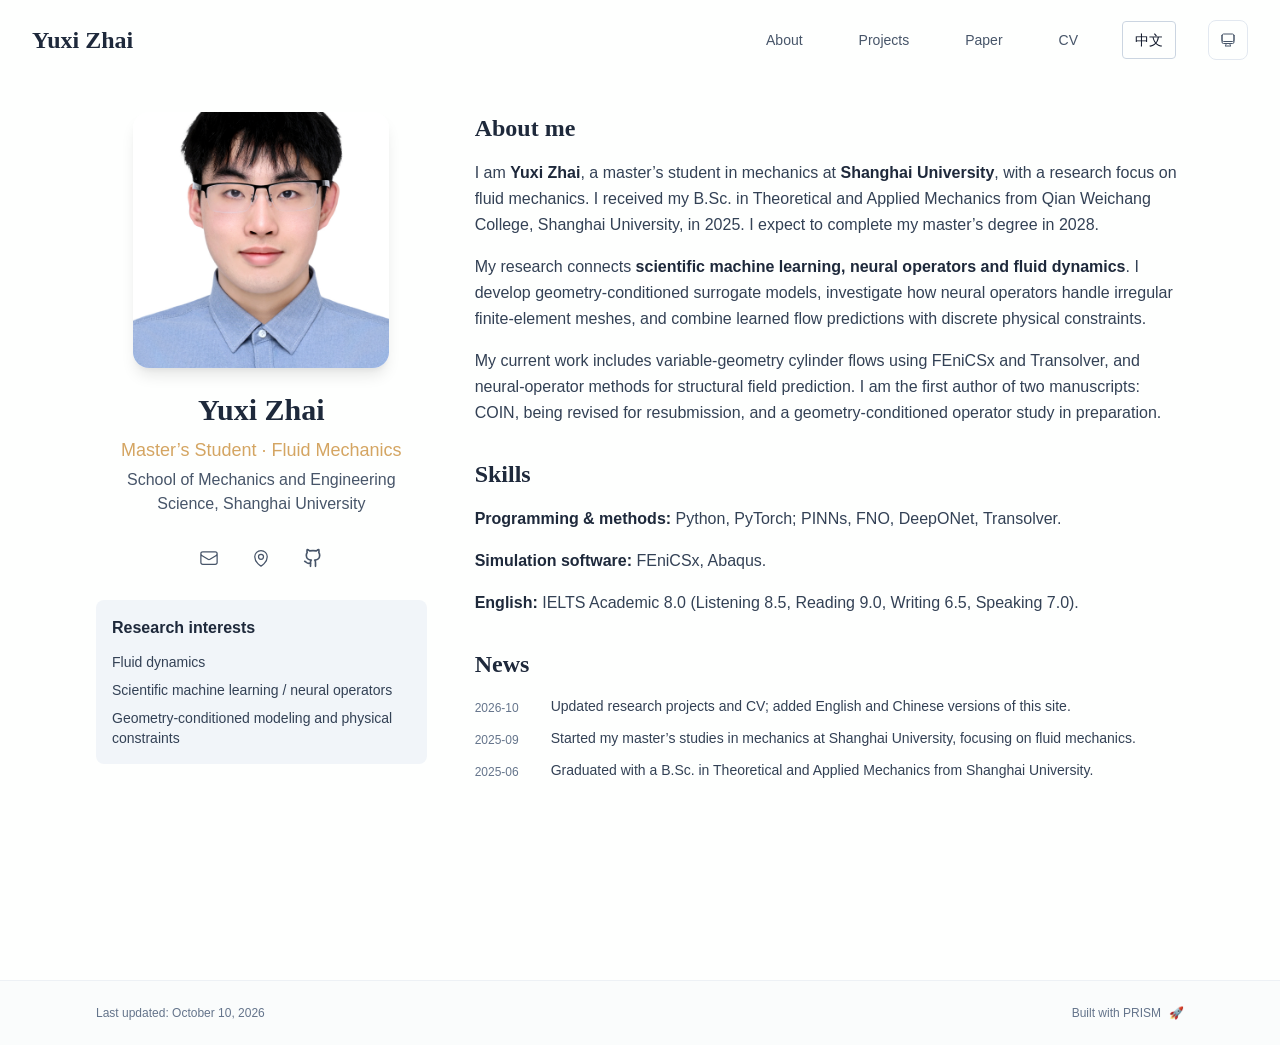
==== commit 66bc3b65: "Add Paper section to English and Chinese site navigation" ====
--- a/index.html
+++ b/index.html
@@ -1,4 +1,4 @@
-<!DOCTYPE html><html lang="en" class="scroll-smooth"><head><meta charSet="utf-8"/><meta name="viewport" content="width=device-width, initial-scale=1"/><link rel="preload" as="image" href="/avatar.jpg"/><link rel="stylesheet" href="/_next/static/css/16cb6f5019668723.css" data-precedence="next"/><link rel="preload" as="script" fetchPriority="low" href="/_next/static/chunks/webpack-bba602258f4b52b2.js"/><script src="/_next/static/chunks/5929504c-4ba316acf4c23225.js" async=""></script><script src="/_next/static/chunks/80-a8a48a845658a4b6.js" async=""></script><script src="/_next/static/chunks/main-app-0069636dafb73437.js" async=""></script><script src="/_next/static/chunks/451-01b58d9a3b9b0385.js" async=""></script><script src="/_next/static/chunks/550-645685b729009f54.js" async=""></script><script src="/_next/static/chunks/82-3441241b39e69bd5.js" async=""></script><script src="/_next/static/chunks/158-a90cc75106bd690a.js" async=""></script><script src="/_next/static/chunks/app/(en)/layout-fab3e5c1ada3b2e7.js" async=""></script><script src="/_next/static/chunks/956-db56a9e69b64d6c0.js" async=""></script><script src="/_next/static/chunks/8-8932ad4a097b32fe.js" async=""></script><script src="/_next/static/chunks/76-e860831ef6e8900f.js" async=""></script><script src="/_next/static/chunks/app/(en)/page-499d0418f446c3e1.js" async=""></script><link rel="icon" href="/favicon.svg" type="image/svg+xml"/><link rel="dns-prefetch" href="https://google-fonts.jialeliu.com"/><link rel="preconnect" href="https://google-fonts.jialeliu.com" crossorigin=""/><link rel="preload" as="style" href="https://google-fonts.jialeliu.com/css2?family=Inter:wght@300;400;500;600;700&amp;family=Crimson+Text:ital,wght@0,400;0,600;1,400&amp;display=swap"/><link rel="stylesheet" id="gfonts-css" href="https://google-fonts.jialeliu.com/css2?family=Inter:wght@300;400;500;600;700&amp;family=Crimson+Text:ital,wght@0,400;0,600;1,400&amp;display=swap" media="print"/><script>
+<!DOCTYPE html><html lang="en" class="scroll-smooth"><head><meta charSet="utf-8"/><meta name="viewport" content="width=device-width, initial-scale=1"/><link rel="preload" as="image" href="/avatar.jpg"/><link rel="stylesheet" href="/_next/static/css/3ea49c907d79fc07.css" data-precedence="next"/><link rel="preload" as="script" fetchPriority="low" href="/_next/static/chunks/webpack-679b75d1c4c2027c.js"/><script src="/_next/static/chunks/4bd1b696-70b6d399998de86a.js" async=""></script><script src="/_next/static/chunks/684-50096e198fb40285.js" async=""></script><script src="/_next/static/chunks/main-app-f72b80d74d66e2ec.js" async=""></script><script src="/_next/static/chunks/835-a095f692bc028a48.js" async=""></script><script src="/_next/static/chunks/874-196dbf0660d69360.js" async=""></script><script src="/_next/static/chunks/362-2efb016ac8409c14.js" async=""></script><script src="/_next/static/chunks/456-61183020c0d5e8aa.js" async=""></script><script src="/_next/static/chunks/app/(en)/layout-f9d3a22536891cd5.js" async=""></script><script src="/_next/static/chunks/12-4b59b9520356f054.js" async=""></script><script src="/_next/static/chunks/748-83ccc0794ea18e95.js" async=""></script><script src="/_next/static/chunks/956-19275202e54f819e.js" async=""></script><script src="/_next/static/chunks/app/(en)/page-fdee6a11a40fb023.js" async=""></script><link rel="icon" href="/favicon.svg" type="image/svg+xml"/><link rel="dns-prefetch" href="https://google-fonts.jialeliu.com"/><link rel="preconnect" href="https://google-fonts.jialeliu.com" crossorigin=""/><link rel="preload" as="style" href="https://google-fonts.jialeliu.com/css2?family=Inter:wght@300;400;500;600;700&amp;family=Crimson+Text:ital,wght@0,400;0,600;1,400&amp;display=swap"/><link rel="stylesheet" id="gfonts-css" href="https://google-fonts.jialeliu.com/css2?family=Inter:wght@300;400;500;600;700&amp;family=Crimson+Text:ital,wght@0,400;0,600;1,400&amp;display=swap" media="print"/><script>
               (function(){
                 var l = document.getElementById('gfonts-css');
                 if (!l) return;
@@ -21,8 +21,8 @@
                 root.classList.add('light');
                 root.setAttribute('data-theme', 'light');
               }
-            </script><title>Yuxi Zhai</title><meta name="description" content="Master’s student at Shanghai University working on fluid mechanics, scientific machine learning and neural operators."/><meta name="author" content="Yuxi Zhai"/><meta name="keywords" content="Yuxi Zhai,Fluid mechanics,Scientific machine learning,School of Mechanics and Engineering Science, Shanghai University"/><meta name="creator" content="Yuxi Zhai"/><meta name="publisher" content="Yuxi Zhai"/><meta property="og:title" content="Yuxi Zhai"/><meta property="og:description" content="Master’s student at Shanghai University working on fluid mechanics, scientific machine learning and neural operators."/><meta property="og:site_name" content="Yuxi Zhai"/><meta property="og:locale" content="en_US"/><meta property="og:type" content="website"/><meta name="twitter:card" content="summary"/><meta name="twitter:title" content="Yuxi Zhai"/><meta name="twitter:description" content="Master’s student at Shanghai University working on fluid mechanics, scientific machine learning and neural operators."/><link rel="icon" href="/favicon.svg"/><script>document.querySelectorAll('body link[rel="icon"], body link[rel="apple-touch-icon"]').forEach(el => document.head.appendChild(el))</script><script src="/_next/static/chunks/polyfills-42372ed130431b0a.js" noModule=""></script></head><body class="font-sans antialiased"><nav class="fixed top-0 left-0 right-0 z-50" data-headlessui-state=""><div class="transition-all duration-300 ease-out bg-transparent" style="transform:translateY(-100px)"><div class="max-w-7xl mx-auto px-4 sm:px-6 lg:px-8"><div class="flex justify-between items-center h-16 lg:h-20"><div class="flex-shrink-0" tabindex="0"><a class="text-xl lg:text-2xl font-serif font-semibold text-primary hover:text-accent transition-colors duration-200" href="/">Yuxi Zhai</a></div><div class="hidden lg:block"><div class="ml-10 flex items-center space-x-8"><div class="flex items-baseline space-x-8"><a class="relative px-3 py-2 text-sm font-medium transition-all duration-200 rounded hover:bg-accent/10 hover:shadow-sm text-primary" href="/"><span class="relative z-10">About</span><div class="absolute inset-0 bg-accent/10 rounded-lg"></div></a><a class="relative px-3 py-2 text-sm font-medium transition-all duration-200 rounded hover:bg-accent/10 hover:shadow-sm text-neutral-600 hover:text-primary" href="/projects/"><span class="relative z-10">Projects</span></a><a class="relative px-3 py-2 text-sm font-medium transition-all duration-200 rounded hover:bg-accent/10 hover:shadow-sm text-neutral-600 hover:text-primary" href="/cv/"><span class="relative z-10">CV</span></a></div><a href="/zh/" hrefLang="zh-CN" aria-label="切换到中文" class="px-3 py-2 text-sm font-medium rounded border border-neutral-300 dark:border-neutral-700 hover:bg-accent/10">中文</a><div class="flex items-center justify-center w-10 h-10 rounded-lg border border-neutral-200 dark:border-[rgba(148,163,184,0.24)] bg-background dark:bg-neutral-800"><div class="w-4 h-4 rounded-full bg-neutral-300 animate-pulse"></div></div></div></div><div class="lg:hidden flex items-center space-x-2"><a href="/zh/" hrefLang="zh-CN" aria-label="切换到中文" class="px-3 py-2 text-sm font-medium rounded border border-neutral-300 dark:border-neutral-700 hover:bg-accent/10">中文</a><div class="flex items-center justify-center w-10 h-10 rounded-lg border border-neutral-200 dark:border-[rgba(148,163,184,0.24)] bg-background dark:bg-neutral-800"><div class="w-4 h-4 rounded-full bg-neutral-300 animate-pulse"></div></div><button class="inline-flex items-center justify-center p-2 rounded-md text-neutral-600 hover:text-primary hover:bg-neutral-100 dark:hover:bg-neutral-800 focus:outline-none focus:ring-2 focus:ring-inset focus:ring-accent transition-colors duration-200" id="headlessui-disclosure-button-«R3smnb»" type="button" aria-expanded="false" data-headlessui-state=""><span class="sr-only">Open main menu</span><div><svg xmlns="http://www.w3.org/2000/svg" fill="none" viewBox="0 0 24 24" stroke-width="1.5" stroke="currentColor" aria-hidden="true" data-slot="icon" class="block h-6 w-6"><path stroke-linecap="round" stroke-linejoin="round" d="M3.75 6.75h16.5M3.75 12h16.5m-16.5 5.25h16.5"></path></svg></div></button></div></div></div></div></nav><main class="min-h-screen pt-16 lg:pt-20"><div class="max-w-6xl mx-auto px-4 sm:px-6 lg:px-8 py-8 bg-background min-h-screen"><div class="grid grid-cols-1 lg:grid-cols-3 gap-12"><div class="lg:col-span-1"><div class="sticky top-8" style="opacity:0;transform:translateY(20px)"><div class="w-64 h-64 mx-auto mb-6 rounded-2xl overflow-hidden shadow-lg hover:shadow-xl transition-all duration-200 hover:scale-105"><img alt="Yuxi Zhai" width="256" height="256" decoding="async" data-nimg="1" class="w-full h-full object-cover object-center" style="color:transparent" src="/avatar.jpg"/></div><div class="text-center mb-6"><h1 class="text-3xl font-serif font-bold text-primary mb-2">Yuxi Zhai</h1><p class="text-lg text-accent font-medium mb-1">Master’s Student · Fluid Mechanics</p><p class="text-neutral-600 mb-2">School of Mechanics and Engineering Science, Shanghai University</p></div><div class="flex flex-wrap justify-center gap-3 sm:gap-4 mb-6 relative px-2"><div class="relative"><button class="p-2 sm:p-2 transition-colors duration-200 text-neutral-600 dark:text-neutral-400 hover:text-accent" aria-label="Email"><svg xmlns="http://www.w3.org/2000/svg" fill="none" viewBox="0 0 24 24" stroke-width="1.5" stroke="currentColor" aria-hidden="true" data-slot="icon" class="h-5 w-5"><path stroke-linecap="round" stroke-linejoin="round" d="M21.75 6.75v10.5a2.25 2.25 0 0 1-2.25 2.25h-15a2.25 2.25 0 0 1-2.25-2.25V6.75m19.5 0A2.25 2.25 0 0 0 19.5 4.5h-15a2.25 2.25 0 0 0-2.25 2.25m19.5 0v.243a2.25 2.25 0 0 1-1.07 1.916l-7.5 4.615a2.25 2.25 0 0 1-2.36 0L3.32 8.91a2.25 2.25 0 0 1-1.07-1.916V6.75"></path></svg></button></div><div class="relative"><button class="p-2 sm:p-2 transition-colors duration-200 text-neutral-600 dark:text-neutral-400 hover:text-accent" aria-label="Location"><svg xmlns="http://www.w3.org/2000/svg" fill="none" viewBox="0 0 24 24" stroke-width="1.5" stroke="currentColor" aria-hidden="true" data-slot="icon" class="h-5 w-5"><path stroke-linecap="round" stroke-linejoin="round" d="M15 10.5a3 3 0 1 1-6 0 3 3 0 0 1 6 0Z"></path><path stroke-linecap="round" stroke-linejoin="round" d="M19.5 10.5c0 7.142-7.5 11.25-7.5 11.25S4.5 17.642 4.5 10.5a7.5 7.5 0 1 1 15 0Z"></path></svg></button></div><a href="https://github.com/zedkyx" target="_blank" rel="noopener noreferrer" class="p-2 sm:p-2 text-neutral-600 dark:text-neutral-400 hover:text-accent transition-colors duration-200" aria-label="GitHub"><svg xmlns="http://www.w3.org/2000/svg" width="24" height="24" viewBox="0 0 24 24" fill="none" stroke="currentColor" stroke-width="2" stroke-linecap="round" stroke-linejoin="round" class="lucide lucide-github h-5 w-5" aria-hidden="true"><path d="M15 22v-4a4.8 4.8 0 0 0-1-3.5c3 0 6-2 6-5.5.08-1.25-.27-2.48-1-3.5.28-1.15.28-2.35 0-3.5 0 0-1 0-3 1.5-2.64-.5-5.36-.5-8 0C6 2 5 2 5 2c-.3 1.15-.3 2.35 0 3.5A5.403 5.403 0 0 0 4 9c0 3.5 3 5.5 6 5.5-.39.49-.68 1.05-.85 1.65-.17.6-.22 1.23-.15 1.85v4"></path><path d="M9 18c-4.51 2-5-2-7-2"></path></svg></a></div><div class="bg-neutral-100 dark:bg-neutral-800 rounded-lg p-4 mb-6 hover:shadow-lg transition-all duration-200 hover:scale-[1.02]"><h3 class="font-semibold text-primary mb-3">Research interests</h3><div class="space-y-2 text-sm text-neutral-700 dark:text-neutral-500"><div>Fluid dynamics</div><div>Scientific machine learning / neural operators</div><div>Geometry-conditioned modeling and physical constraints</div></div></div></div></div><div class="lg:col-span-2 space-y-8"><section id="about" class="scroll-mt-24 space-y-8"><section style="opacity:0;transform:translateY(20px)"><h2 class="text-2xl font-serif font-bold text-primary mb-4">About me</h2><div class="text-neutral-700 dark:text-neutral-600 leading-relaxed"><p class="mb-4 last:mb-0">I am <strong class="font-semibold text-primary">Yuxi Zhai</strong>, a master’s student in mechanics at <strong class="font-semibold text-primary">Shanghai University</strong>, with a research focus on fluid mechanics. I received my B.Sc. in Theoretical and Applied Mechanics from Qian Weichang College, Shanghai University, in 2025. I expect to complete my master’s degree in 2028.</p>
+            </script><title>Yuxi Zhai</title><meta name="description" content="Master’s student at Shanghai University working on fluid mechanics, scientific machine learning and neural operators."/><meta name="author" content="Yuxi Zhai"/><meta name="keywords" content="Yuxi Zhai,Fluid mechanics,Scientific machine learning,School of Mechanics and Engineering Science, Shanghai University"/><meta name="creator" content="Yuxi Zhai"/><meta name="publisher" content="Yuxi Zhai"/><meta property="og:title" content="Yuxi Zhai"/><meta property="og:description" content="Master’s student at Shanghai University working on fluid mechanics, scientific machine learning and neural operators."/><meta property="og:site_name" content="Yuxi Zhai"/><meta property="og:locale" content="en_US"/><meta property="og:type" content="website"/><meta name="twitter:card" content="summary"/><meta name="twitter:title" content="Yuxi Zhai"/><meta name="twitter:description" content="Master’s student at Shanghai University working on fluid mechanics, scientific machine learning and neural operators."/><link rel="icon" href="/favicon.svg"/><script>document.querySelectorAll('body link[rel="icon"], body link[rel="apple-touch-icon"]').forEach(el => document.head.appendChild(el))</script><script src="/_next/static/chunks/polyfills-42372ed130431b0a.js" noModule=""></script><script src="/site-navigation.js" defer></script></head><body class="font-sans antialiased"><nav class="fixed top-0 left-0 right-0 z-50" data-headlessui-state=""><div class="transition-all duration-300 ease-out bg-transparent" style="transform:translateY(-100px)"><div class="max-w-7xl mx-auto px-4 sm:px-6 lg:px-8"><div class="flex justify-between items-center h-16 lg:h-20"><div class="flex-shrink-0" tabindex="0"><a class="text-xl lg:text-2xl font-serif font-semibold text-primary hover:text-accent transition-colors duration-200" href="/">Yuxi Zhai</a></div><div class="hidden lg:block"><div class="ml-10 flex items-center space-x-8"><div class="flex items-baseline space-x-8"><a class="relative px-3 py-2 text-sm font-medium transition-all duration-200 rounded hover:bg-accent/10 hover:shadow-sm text-primary" href="/"><span class="relative z-10">About</span><div class="absolute inset-0 bg-accent/10 rounded-lg"></div></a><a class="relative px-3 py-2 text-sm font-medium transition-all duration-200 rounded hover:bg-accent/10 hover:shadow-sm text-neutral-600 hover:text-primary" href="/projects/"><span class="relative z-10">Projects</span></a><a class="relative px-3 py-2 text-sm font-medium transition-all duration-200 rounded hover:bg-accent/10 hover:shadow-sm text-neutral-600 hover:text-primary" href="/papers/nodal-measure/"><span class="relative z-10">Paper</span></a><a class="relative px-3 py-2 text-sm font-medium transition-all duration-200 rounded hover:bg-accent/10 hover:shadow-sm text-neutral-600 hover:text-primary" href="/cv/"><span class="relative z-10">CV</span></a></div><a href="/zh/" hrefLang="zh-CN" aria-label="切换到中文" class="px-3 py-2 text-sm font-medium rounded border border-neutral-300 dark:border-neutral-700 hover:bg-accent/10">中文</a><div class="flex items-center justify-center w-10 h-10 rounded-lg border border-neutral-200 dark:border-[rgba(148,163,184,0.24)] bg-background dark:bg-neutral-800"><div class="w-4 h-4 rounded-full bg-neutral-300 animate-pulse"></div></div></div></div><div class="lg:hidden flex items-center space-x-2"><a href="/zh/" hrefLang="zh-CN" aria-label="切换到中文" class="px-3 py-2 text-sm font-medium rounded border border-neutral-300 dark:border-neutral-700 hover:bg-accent/10">中文</a><div class="flex items-center justify-center w-10 h-10 rounded-lg border border-neutral-200 dark:border-[rgba(148,163,184,0.24)] bg-background dark:bg-neutral-800"><div class="w-4 h-4 rounded-full bg-neutral-300 animate-pulse"></div></div><button class="inline-flex items-center justify-center p-2 rounded-md text-neutral-600 hover:text-primary hover:bg-neutral-100 dark:hover:bg-neutral-800 focus:outline-none focus:ring-2 focus:ring-inset focus:ring-accent transition-colors duration-200" id="headlessui-disclosure-button-«R3smnb»" type="button" aria-expanded="false" data-headlessui-state=""><span class="sr-only">Open main menu</span><div><svg xmlns="http://www.w3.org/2000/svg" fill="none" viewBox="0 0 24 24" stroke-width="1.5" stroke="currentColor" aria-hidden="true" data-slot="icon" class="block h-6 w-6"><path stroke-linecap="round" stroke-linejoin="round" d="M3.75 6.75h16.5M3.75 12h16.5m-16.5 5.25h16.5"></path></svg></div></button></div></div></div></div></nav><main class="min-h-screen pt-16 lg:pt-20"><div class="max-w-6xl mx-auto px-4 sm:px-6 lg:px-8 py-8 bg-background min-h-screen"><div class="grid grid-cols-1 lg:grid-cols-3 gap-12"><div class="lg:col-span-1"><div class="sticky top-8" style="opacity:0;transform:translateY(20px)"><div class="w-64 h-64 mx-auto mb-6 rounded-2xl overflow-hidden shadow-lg hover:shadow-xl transition-all duration-200 hover:scale-105"><img alt="Yuxi Zhai" width="256" height="256" decoding="async" data-nimg="1" class="w-full h-full object-cover object-center" style="color:transparent" src="/avatar.jpg"/></div><div class="text-center mb-6"><h1 class="text-3xl font-serif font-bold text-primary mb-2">Yuxi Zhai</h1><p class="text-lg text-accent font-medium mb-1">Master’s Student · Fluid Mechanics</p><p class="text-neutral-600 mb-2">School of Mechanics and Engineering Science, Shanghai University</p></div><div class="flex flex-wrap justify-center gap-3 sm:gap-4 mb-6 relative px-2"><div class="relative"><button class="p-2 sm:p-2 transition-colors duration-200 text-neutral-600 dark:text-neutral-400 hover:text-accent" aria-label="Email"><svg xmlns="http://www.w3.org/2000/svg" fill="none" viewBox="0 0 24 24" stroke-width="1.5" stroke="currentColor" aria-hidden="true" data-slot="icon" class="h-5 w-5"><path stroke-linecap="round" stroke-linejoin="round" d="M21.75 6.75v10.5a2.25 2.25 0 0 1-2.25 2.25h-15a2.25 2.25 0 0 1-2.25-2.25V6.75m19.5 0A2.25 2.25 0 0 0 19.5 4.5h-15a2.25 2.25 0 0 0-2.25 2.25m19.5 0v.243a2.25 2.25 0 0 1-1.07 1.916l-7.5 4.615a2.25 2.25 0 0 1-2.36 0L3.32 8.91a2.25 2.25 0 0 1-1.07-1.916V6.75"></path></svg></button></div><div class="relative"><button class="p-2 sm:p-2 transition-colors duration-200 text-neutral-600 dark:text-neutral-400 hover:text-accent" aria-label="Location"><svg xmlns="http://www.w3.org/2000/svg" fill="none" viewBox="0 0 24 24" stroke-width="1.5" stroke="currentColor" aria-hidden="true" data-slot="icon" class="h-5 w-5"><path stroke-linecap="round" stroke-linejoin="round" d="M15 10.5a3 3 0 1 1-6 0 3 3 0 0 1 6 0Z"></path><path stroke-linecap="round" stroke-linejoin="round" d="M19.5 10.5c0 7.142-7.5 11.25-7.5 11.25S4.5 17.642 4.5 10.5a7.5 7.5 0 1 1 15 0Z"></path></svg></button></div><a href="https://github.com/zedkyx" target="_blank" rel="noopener noreferrer" class="p-2 sm:p-2 text-neutral-600 dark:text-neutral-400 hover:text-accent transition-colors duration-200" aria-label="GitHub"><svg xmlns="http://www.w3.org/2000/svg" width="24" height="24" viewBox="0 0 24 24" fill="none" stroke="currentColor" stroke-width="2" stroke-linecap="round" stroke-linejoin="round" class="lucide lucide-github h-5 w-5" aria-hidden="true"><path d="M15 22v-4a4.8 4.8 0 0 0-1-3.5c3 0 6-2 6-5.5.08-1.25-.27-2.48-1-3.5.28-1.15.28-2.35 0-3.5 0 0-1 0-3 1.5-2.64-.5-5.36-.5-8 0C6 2 5 2 5 2c-.3 1.15-.3 2.35 0 3.5A5.403 5.403 0 0 0 4 9c0 3.5 3 5.5 6 5.5-.39.49-.68 1.05-.85 1.65-.17.6-.22 1.23-.15 1.85v4"></path><path d="M9 18c-4.51 2-5-2-7-2"></path></svg></a></div><div class="bg-neutral-100 dark:bg-neutral-800 rounded-lg p-4 mb-6 hover:shadow-lg transition-all duration-200 hover:scale-[1.02]"><h3 class="font-semibold text-primary mb-3">Research interests</h3><div class="space-y-2 text-sm text-neutral-700 dark:text-neutral-500"><div>Fluid dynamics</div><div>Scientific machine learning / neural operators</div><div>Geometry-conditioned modeling and physical constraints</div></div></div></div></div><div class="lg:col-span-2 space-y-8"><section id="about" class="scroll-mt-24 space-y-8"><section style="opacity:0;transform:translateY(20px)"><h2 class="text-2xl font-serif font-bold text-primary mb-4">About me</h2><div class="text-neutral-700 dark:text-neutral-600 leading-relaxed"><p class="mb-4 last:mb-0">I am <strong class="font-semibold text-primary">Yuxi Zhai</strong>, a master’s student in mechanics at <strong class="font-semibold text-primary">Shanghai University</strong>, with a research focus on fluid mechanics. I received my B.Sc. in Theoretical and Applied Mechanics from Qian Weichang College, Shanghai University, in 2025. I expect to complete my master’s degree in 2028.</p>
 <p class="mb-4 last:mb-0">My research connects <strong class="font-semibold text-primary">scientific machine learning, neural operators and fluid dynamics</strong>. I develop geometry-conditioned surrogate models, investigate how neural operators handle irregular finite-element meshes, and combine learned flow predictions with discrete physical constraints.</p>
 <p class="mb-4 last:mb-0">My current work includes variable-geometry cylinder flows using FEniCSx and Transolver, and neural-operator methods for structural field prediction. I am the first author of two manuscripts: COIN, being revised for resubmission, and a geometry-conditioned operator study in preparation.</p></div></section><section style="opacity:0;transform:translateY(20px)"><h2 class="text-2xl font-serif font-bold text-primary mb-4">Skills</h2><div class="text-neutral-700 dark:text-neutral-600 leading-relaxed"><p class="mb-4 last:mb-0"><strong class="font-semibold text-primary">Programming &amp; methods:</strong> Python, PyTorch; PINNs, FNO, DeepONet, Transolver.</p>
 <p class="mb-4 last:mb-0"><strong class="font-semibold text-primary">Simulation software:</strong> FEniCSx, Abaqus.</p>
-<p class="mb-4 last:mb-0"><strong class="font-semibold text-primary">English:</strong> IELTS Academic 8.0 (Listening 8.5, Reading 9.0, Writing 6.5, Speaking 7.0).</p></div></section><section style="opacity:0;transform:translateY(20px)"><h2 class="text-2xl font-serif font-bold text-primary mb-4">News</h2><div class="space-y-3"><div class="flex items-start space-x-3"><span class="text-xs text-neutral-500 mt-1 w-16 flex-shrink-0">2026-10</span><p class="text-sm text-neutral-700">Updated research projects and CV; added English and Chinese versions of this site.</p></div><div class="flex items-start space-x-3"><span class="text-xs text-neutral-500 mt-1 w-16 flex-shrink-0">2025-09</span><p class="text-sm text-neutral-700">Started my master’s studies in mechanics at Shanghai University, focusing on fluid mechanics.</p></div><div class="flex items-start space-x-3"><span class="text-xs text-neutral-500 mt-1 w-16 flex-shrink-0">2025-06</span><p class="text-sm text-neutral-700">Graduated with a B.Sc. in Theoretical and Applied Mechanics from Shanghai University.</p></div></div></section></section></div></div></div><!--$--><!--/$--><!--$--><!--/$--></main><footer class="border-t border-neutral-200/50 bg-neutral-50/50 dark:bg-neutral-900/50 dark:border-neutral-700/50"><div class="max-w-6xl mx-auto px-4 sm:px-6 lg:px-8 py-6"><div class="flex flex-col sm:flex-row justify-between items-center gap-2"><p class="text-xs text-neutral-500">Last updated: <!-- -->October 10, 2026</p><p class="text-xs text-neutral-500 flex items-center"><a href="https://github.com/xyjoey/PRISM" target="_blank" rel="noopener noreferrer">Built with PRISM</a><span class="ml-2">🚀</span></p></div></div></footer><script src="/_next/static/chunks/webpack-bba602258f4b52b2.js" async=""></script><script>(self.__next_f=self.__next_f||[]).push([0])</script><script>self.__next_f.push([1,"1:\"$Sreact.fragment\"\n2:I[6639,[],\"\"]\n3:I[3443,[],\"\"]\n4:I[7867,[\"451\",\"static/chunks/451-01b58d9a3b9b0385.js\",\"550\",\"static/chunks/550-645685b729009f54.js\",\"82\",\"static/chunks/82-3441241b39e69bd5.js\",\"158\",\"static/chunks/158-a90cc75106bd690a.js\",\"90\",\"static/chunks/app/(en)/layout-fab3e5c1ada3b2e7.js\"],\"ThemeProvider\"]\n5:I[7392,[\"451\",\"static/chunks/451-01b58d9a3b9b0385.js\",\"550\",\"static/chunks/550-645685b729009f54.js\",\"82\",\"static/chunks/82-3441241b39e69bd5.js\",\"158\",\"static/chunks/158-a90cc75106bd690a.js\",\"90\",\"static/chunks/app/(en)/layout-fab3e5c1ada3b2e7.js\"],\"default\"]\n6:I[5344,[\"451\",\"static/chunks/451-01b58d9a3b9b0385.js\",\"550\",\"static/chunks/550-645685b729009f54.js\",\"82\",\"static/chunks/82-3441241b39e69bd5.js\",\"158\",\"static/chunks/158-a90cc75106bd690a.js\",\"90\",\"static/chunks/app/(en)/layout-fab3e5c1ada3b2e7.js\"],\"default\"]\n7:I[6807,[\"451\",\"static/chunks/451-01b58d9a3b9b0385.js\",\"956\",\"static/chunks/956-db56a9e69b64d6c0.js\",\"550\",\"static/chunks/550-645685b729009f54.js\",\"8\",\"static/chunks/8-8932ad4a097b32fe.js\",\"76\",\"static/chunks/76-e860831ef6e8900f.js\",\"817\",\"static/chunks/app/(en)/page-499d0418f446c3e1.js\"],\"default\"]\n8:I[1711,[\"451\",\"static/chunks/451-01b58d9a3b9b0385.js\",\"956\",\"static/chunks/956-db56a9e69b64d6c0.js\",\"550\",\"static/chunks/550-645685b729009f54.js\",\"8\",\"static/chunks/8-8932ad4a097b32fe.js\",\"76\",\"static/chunks/76-e860831ef6e8900f.js\",\"817\",\"static/chunks/app/(en)/page-499d0418f446c3e1.js\"],\"default\"]\n9:I[7901,[\"451\",\"static/chunks/451-01b58d9a3b9b0385.js\",\"956\",\"static/chunks/956-db56a9e69b64d6c0.js\",\"550\",\"static/chunks/550-645685b729009f54.js\",\"8\",\"static/chunks/8-8932ad4a097b32fe.js\",\"76\",\"static/chunks/76-e860831ef6e8900f.js\",\"817\",\"static/chunks/app/(en)/page-499d0418f446c3e1.js\"],\"default\"]\na:I[2285,[],\"MetadataBoundary\"]\nc:I[2285,[],\"OutletBoundary\"]\nf:I[8491,[],\"AsyncMetadataOutlet\"]\n11:I[2285,[],\"ViewportBoundary\"]\n13:I[1946,[],\"\"]\n:HL[\"/_next/static/css/16cb6f5019668723.css\",\"style\"]\n"])</script><script>self.__next_f.push([1,"0:{\"P\":null,\"b\":\"8gcjEtkIqxehLIiz7MGUm\",\"p\":\"\",\"c\":[\"\",\"\"],\"i\":false,\"f\":[[[\"\",{\"children\":[\"(en)\",{\"children\":[\"__PAGE__\",{}]},\"$undefined\",\"$undefined\",true]}],[\"\",[\"$\",\"$1\",\"c\",{\"children\":[null,[\"$\",\"$L2\",null,{\"parallelRouterKey\":\"children\",\"error\":\"$undefined\",\"errorStyles\":\"$undefined\",\"errorScripts\":\"$undefined\",\"template\":[\"$\",\"$L3\",null,{}],\"templateStyles\":\"$undefined\",\"templateScripts\":\"$undefined\",\"notFound\":[[[\"$\",\"title\",null,{\"children\":\"404: This page could not be found.\"}],[\"$\",\"div\",null,{\"style\":{\"fontFamily\":\"system-ui,\\\"Segoe UI\\\",Roboto,Helvetica,Arial,sans-serif,\\\"Apple Color Emoji\\\",\\\"Segoe UI Emoji\\\"\",\"height\":\"100vh\",\"textAlign\":\"center\",\"display\":\"flex\",\"flexDirection\":\"column\",\"alignItems\":\"center\",\"justifyContent\":\"center\"},\"children\":[\"$\",\"div\",null,{\"children\":[[\"$\",\"style\",null,{\"dangerouslySetInnerHTML\":{\"__html\":\"body{color:#000;background:#fff;margin:0}.next-error-h1{border-right:1px solid rgba(0,0,0,.3)}@media (prefers-color-scheme:dark){body{color:#fff;background:#000}.next-error-h1{border-right:1px solid rgba(255,255,255,.3)}}\"}}],[\"$\",\"h1\",null,{\"className\":\"next-error-h1\",\"style\":{\"display\":\"inline-block\",\"margin\":\"0 20px 0 0\",\"padding\":\"0 23px 0 0\",\"fontSize\":24,\"fontWeight\":500,\"verticalAlign\":\"top\",\"lineHeight\":\"49px\"},\"children\":404}],[\"$\",\"div\",null,{\"style\":{\"display\":\"inline-block\"},\"children\":[\"$\",\"h2\",null,{\"style\":{\"fontSize\":14,\"fontWeight\":400,\"lineHeight\":\"49px\",\"margin\":0},\"children\":\"This page could not be found.\"}]}]]}]}]],[]],\"forbidden\":\"$undefined\",\"unauthorized\":\"$undefined\"}]]}],{\"children\":[\"(en)\",[\"$\",\"$1\",\"c\",{\"children\":[[[\"$\",\"link\",\"0\",{\"rel\":\"stylesheet\",\"href\":\"/_next/static/css/16cb6f5019668723.css\",\"precedence\":\"next\",\"crossOrigin\":\"$undefined\",\"nonce\":\"$undefined\"}]],[\"$\",\"html\",null,{\"lang\":\"en\",\"className\":\"scroll-smooth\",\"suppressHydrationWarning\":true,\"children\":[[\"$\",\"head\",null,{\"children\":[[\"$\",\"link\",null,{\"rel\":\"icon\",\"href\":\"/favicon.svg\",\"type\":\"image/svg+xml\"}],[\"$\",\"link\",null,{\"rel\":\"dns-prefetch\",\"href\":\"https://google-fonts.jialeliu.com\"}],[\"$\",\"link\",null,{\"rel\":\"preconnect\",\"href\":\"https://google-fonts.jialeliu.com\",\"crossOrigin\":\"\"}],[\"$\",\"link\",null,{\"rel\":\"preload\",\"as\":\"style\",\"href\":\"https://google-fonts.jialeliu.com/css2?family=Inter:wght@300;400;500;600;700\u0026family=Crimson+Text:ital,wght@0,400;0,600;1,400\u0026display=swap\"}],[\"$\",\"link\",null,{\"rel\":\"stylesheet\",\"id\":\"gfonts-css\",\"href\":\"https://google-fonts.jialeliu.com/css2?family=Inter:wght@300;400;500;600;700\u0026family=Crimson+Text:ital,wght@0,400;0,600;1,400\u0026display=swap\",\"media\":\"print\"}],[\"$\",\"script\",null,{\"dangerouslySetInnerHTML\":{\"__html\":\"\\n              (function(){\\n                var l = document.getElementById('gfonts-css');\\n                if (!l) return;\\n                if (l.media !== 'all') {\\n                  l.addEventListener('load', function(){ try { l.media = 'all'; } catch(e){} });\\n                }\\n              })();\\n            \"}}],[\"$\",\"noscript\",null,{\"children\":[\"$\",\"link\",null,{\"rel\":\"stylesheet\",\"href\":\"https://google-fonts.jialeliu.com/css2?family=Inter:wght@300;400;500;600;700\u0026family=Crimson+Text:ital,wght@0,400;0,600;1,400\u0026display=swap\"}]}],[\"$\",\"script\",null,{\"dangerouslySetInnerHTML\":{\"__html\":\"\\n              try {\\n                const theme = localStorage.getItem('theme-storage');\\n                const parsed = theme ? JSON.parse(theme) : null;\\n                const setting = parsed?.state?.theme || 'system';\\n                const prefersDark = typeof window !== 'undefined' \u0026\u0026 window.matchMedia \u0026\u0026 window.matchMedia('(prefers-color-scheme: dark)').matches;\\n                const effective = setting === 'dark' ? 'dark' : (setting === 'light' ? 'light' : (prefersDark ? 'dark' : 'light'));\\n                var root = document.documentElement;\\n                root.classList.add(effective);\\n                root.setAttribute('data-theme', effective);\\n              } catch (e) {\\n                var root = document.documentElement;\\n                root.classList.add('light');\\n                root.setAttribute('data-theme', 'light');\\n              }\\n            \"}}]]}],[\"$\",\"body\",null,{\"className\":\"font-sans antialiased\",\"children\":[\"$\",\"$L4\",null,{\"children\":[[\"$\",\"$L5\",null,{\"items\":[{\"title\":\"About\",\"type\":\"page\",\"target\":\"about\",\"href\":\"/\"},{\"title\":\"Projects\",\"type\":\"page\",\"target\":\"projects\",\"href\":\"/projects/\"},{\"title\":\"CV\",\"type\":\"page\",\"target\":\"cv\",\"href\":\"/cv/\"}],\"siteTitle\":\"Yuxi Zhai\",\"enableOnePageMode\":false}],[\"$\",\"main\",null,{\"className\":\"min-h-screen pt-16 lg:pt-20\",\"children\":[\"$\",\"$L2\",null,{\"parallelRouterKey\":\"children\",\"error\":\"$undefined\",\"errorStyles\":\"$undefined\",\"errorScripts\":\"$undefined\",\"template\":[\"$\",\"$L3\",null,{}],\"templateStyles\":\"$undefined\",\"templateScripts\":\"$undefined\",\"notFound\":[[[\"$\",\"title\",null,{\"children\":\"404: This page could not be found.\"}],[\"$\",\"div\",null,{\"style\":\"$0:f:0:1:1:props:children:1:props:notFound:0:1:props:style\",\"children\":[\"$\",\"div\",null,{\"children\":[[\"$\",\"style\",null,{\"dangerouslySetInnerHTML\":{\"__html\":\"body{color:#000;background:#fff;margin:0}.next-error-h1{border-right:1px solid rgba(0,0,0,.3)}@media (prefers-color-scheme:dark){body{color:#fff;background:#000}.next-error-h1{border-right:1px solid rgba(255,255,255,.3)}}\"}}],[\"$\",\"h1\",null,{\"className\":\"next-error-h1\",\"style\":\"$0:f:0:1:1:props:children:1:props:notFound:0:1:props:children:props:children:1:props:style\",\"children\":404}],[\"$\",\"div\",null,{\"style\":\"$0:f:0:1:1:props:children:1:props:notFound:0:1:props:children:props:children:2:props:style\",\"children\":[\"$\",\"h2\",null,{\"style\":\"$0:f:0:1:1:props:children:1:props:notFound:0:1:props:children:props:children:2:props:children:props:style\",\"children\":\"This page could not be found.\"}]}]]}]}]],[]],\"forbidden\":\"$undefined\",\"unauthorized\":\"$undefined\"}]}],[\"$\",\"$L6\",null,{\"lastUpdated\":\"October 10, 2026\"}]]}]}]]}]]}],{\"children\":[\"__PAGE__\",[\"$\",\"$1\",\"c\",{\"children\":[[\"$\",\"div\",null,{\"className\":\"max-w-6xl mx-auto px-4 sm:px-6 lg:px-8 py-8 bg-background min-h-screen\",\"children\":[\"$\",\"div\",null,{\"className\":\"grid grid-cols-1 lg:grid-cols-3 gap-12\",\"children\":[[\"$\",\"div\",null,{\"className\":\"lg:col-span-1\",\"children\":[\"$\",\"$L7\",null,{\"author\":{\"name\":\"Yuxi Zhai\",\"title\":\"Master’s Student · Fluid Mechanics\",\"institution\":\"School of Mechanics and Engineering Science, Shanghai University\",\"avatar\":\"/avatar.jpg\"},\"social\":{\"email\":\"386079267@qq.com\",\"location\":\"Shanghai, China\",\"location_details\":[\"Shanghai, China\",\"Shanghai University, Baoshan Campus\"],\"github\":\"https://github.com/zedkyx\"},\"features\":{\"enable_likes\":false,\"enable_one_page_mode\":false},\"researchInterests\":[\"Fluid dynamics\",\"Scientific machine learning / neural operators\",\"Geometry-conditioned modeling and physical constraints\"]}]}],[\"$\",\"div\",null,{\"className\":\"lg:col-span-2 space-y-8\",\"children\":[[\"$\",\"section\",\"about\",{\"id\":\"about\",\"className\":\"scroll-mt-24 space-y-8\",\"children\":[[[\"$\",\"$L8\",\"about\",{\"content\":\"I am **Yuxi Zhai**, a master’s student in mechanics at **Shanghai University**, with a research focus on fluid mechanics. I received my B.Sc. in Theoretical and Applied Mechanics from Qian Weichang College, Shanghai University, in 2025. I expect to complete my master’s degree in 2028.\\n\\nMy research connects **scientific machine learning, neural operators and fluid dynamics**. I develop geometry-conditioned surrogate models, investigate how neural operators handle irregular finite-element meshes, and combine learned flow predictions with discrete physical constraints.\\n\\nMy current work includes variable-geometry cylinder flows using FEniCSx and Transolver, and neural-operator methods for structural field prediction. I am the first author of two manuscripts: COIN, being revised for resubmission, and a geometry-conditioned operator study in preparation.\\n\",\"title\":\"About me\"}],[\"$\",\"$L8\",\"skills\",{\"content\":\"**Programming \u0026 methods:** Python, PyTorch; PINNs, FNO, DeepONet, Transolver.\\n\\n**Simulation software:** FEniCSx, Abaqus.\\n\\n**English:** IELTS Academic 8.0 (Listening 8.5, Reading 9.0, Writing 6.5, Speaking 7.0).\\n\",\"title\":\"Skills\"}],[\"$\",\"$L9\",\"news\",{\"items\":[{\"date\":\"2026-10\",\"content\":\"Updated research projects and CV; added English and Chinese versions of this site.\"},{\"date\":\"2025-09\",\"content\":\"Started my master’s studies in mechanics at Shanghai University, focusing on fluid mechanics.\"},{\"date\":\"2025-06\",\"content\":\"Graduated with a B.Sc. in Theoretical and Applied Mechanics from Shanghai University.\"}],\"title\":\"News\"}]],false,false,false]}]]}]]}]}],[\"$\",\"$La\",null,{\"children\":\"$Lb\"}],null,[\"$\",\"$Lc\",null,{\"children\":[\"$Ld\",\"$Le\",[\"$\",\"$Lf\",null,{\"promise\":\"$@10\"}]]}]]}],{},null,false]},null,false]},null,false],[\"$\",\"$1\",\"h\",{\"children\":[null,[\"$\",\"$1\",\"1w8smfEazuvt8cuNkjICm\",{\"children\":[[\"$\",\"$L11\",null,{\"children\":\"$L12\"}],null]}],null]}],false]],\"m\":\"$undefined\",\"G\":[\"$13\",\"$undefined\"],\"s\":false,\"S\":true}\n"])</script><script>self.__next_f.push([1,"14:\"$Sreact.suspense\"\n15:I[8491,[],\"AsyncMetadata\"]\nb:[\"$\",\"$14\",null,{\"fallback\":null,\"children\":[\"$\",\"$L15\",null,{\"promise\":\"$@16\"}]}]\n"])</script><script>self.__next_f.push([1,"e:null\n"])</script><script>self.__next_f.push([1,"12:[[\"$\",\"meta\",\"0\",{\"charSet\":\"utf-8\"}],[\"$\",\"meta\",\"1\",{\"name\":\"viewport\",\"content\":\"width=device-width, initial-scale=1\"}]]\nd:null\n"])</script><script>self.__next_f.push([1,"16:{\"metadata\":[[\"$\",\"title\",\"0\",{\"children\":\"Yuxi Zhai\"}],[\"$\",\"meta\",\"1\",{\"name\":\"description\",\"content\":\"Master’s student at Shanghai University working on fluid mechanics, scientific machine learning and neural operators.\"}],[\"$\",\"meta\",\"2\",{\"name\":\"author\",\"content\":\"Yuxi Zhai\"}],[\"$\",\"meta\",\"3\",{\"name\":\"keywords\",\"content\":\"Yuxi Zhai,Fluid mechanics,Scientific machine learning,School of Mechanics and Engineering Science, Shanghai University\"}],[\"$\",\"meta\",\"4\",{\"name\":\"creator\",\"content\":\"Yuxi Zhai\"}],[\"$\",\"meta\",\"5\",{\"name\":\"publisher\",\"content\":\"Yuxi Zhai\"}],[\"$\",\"meta\",\"6\",{\"property\":\"og:title\",\"content\":\"Yuxi Zhai\"}],[\"$\",\"meta\",\"7\",{\"property\":\"og:description\",\"content\":\"Master’s student at Shanghai University working on fluid mechanics, scientific machine learning and neural operators.\"}],[\"$\",\"meta\",\"8\",{\"property\":\"og:site_name\",\"content\":\"Yuxi Zhai\"}],[\"$\",\"meta\",\"9\",{\"property\":\"og:locale\",\"content\":\"en_US\"}],[\"$\",\"meta\",\"10\",{\"property\":\"og:type\",\"content\":\"website\"}],[\"$\",\"meta\",\"11\",{\"name\":\"twitter:card\",\"content\":\"summary\"}],[\"$\",\"meta\",\"12\",{\"name\":\"twitter:title\",\"content\":\"Yuxi Zhai\"}],[\"$\",\"meta\",\"13\",{\"name\":\"twitter:description\",\"content\":\"Master’s student at Shanghai University working on fluid mechanics, scientific machine learning and neural operators.\"}],[\"$\",\"link\",\"14\",{\"rel\":\"icon\",\"href\":\"/favicon.svg\"}]],\"error\":null,\"digest\":\"$undefined\"}\n10:{\"metadata\":\"$16:metadata\",\"error\":null,\"digest\":\"$undefined\"}\n"])</script></body></html>+<p class="mb-4 last:mb-0"><strong class="font-semibold text-primary">English:</strong> IELTS Academic 8.0 (Listening 8.5, Reading 9.0, Writing 6.5, Speaking 7.0).</p></div></section><section style="opacity:0;transform:translateY(20px)"><h2 class="text-2xl font-serif font-bold text-primary mb-4">News</h2><div class="space-y-3"><div class="flex items-start space-x-3"><span class="text-xs text-neutral-500 mt-1 w-16 flex-shrink-0">2026-10</span><p class="text-sm text-neutral-700">Updated research projects and CV; added English and Chinese versions of this site.</p></div><div class="flex items-start space-x-3"><span class="text-xs text-neutral-500 mt-1 w-16 flex-shrink-0">2025-09</span><p class="text-sm text-neutral-700">Started my master’s studies in mechanics at Shanghai University, focusing on fluid mechanics.</p></div><div class="flex items-start space-x-3"><span class="text-xs text-neutral-500 mt-1 w-16 flex-shrink-0">2025-06</span><p class="text-sm text-neutral-700">Graduated with a B.Sc. in Theoretical and Applied Mechanics from Shanghai University.</p></div></div></section></section></div></div></div><!--$--><!--/$--><!--$--><!--/$--></main><footer class="border-t border-neutral-200/50 bg-neutral-50/50 dark:bg-neutral-900/50 dark:border-neutral-700/50"><div class="max-w-6xl mx-auto px-4 sm:px-6 lg:px-8 py-6"><div class="flex flex-col sm:flex-row justify-between items-center gap-2"><p class="text-xs text-neutral-500">Last updated: <!-- -->October 10, 2026</p><p class="text-xs text-neutral-500 flex items-center"><a href="https://github.com/xyjoey/PRISM" target="_blank" rel="noopener noreferrer">Built with PRISM</a><span class="ml-2">🚀</span></p></div></div></footer><script src="/_next/static/chunks/webpack-679b75d1c4c2027c.js" async=""></script><script>(self.__next_f=self.__next_f||[]).push([0])</script><script>self.__next_f.push([1,"1:\"$Sreact.fragment\"\n2:I[7555,[],\"\"]\n3:I[1295,[],\"\"]\n4:I[3719,[\"835\",\"static/chunks/835-a095f692bc028a48.js\",\"874\",\"static/chunks/874-196dbf0660d69360.js\",\"362\",\"static/chunks/362-2efb016ac8409c14.js\",\"456\",\"static/chunks/456-61183020c0d5e8aa.js\",\"90\",\"static/chunks/app/(en)/layout-f9d3a22536891cd5.js\"],\"ThemeProvider\"]\n5:I[768,[\"835\",\"static/chunks/835-a095f692bc028a48.js\",\"874\",\"static/chunks/874-196dbf0660d69360.js\",\"362\",\"static/chunks/362-2efb016ac8409c14.js\",\"456\",\"static/chunks/456-61183020c0d5e8aa.js\",\"90\",\"static/chunks/app/(en)/layout-f9d3a22536891cd5.js\"],\"default\"]\n6:I[2548,[\"835\",\"static/chunks/835-a095f692bc028a48.js\",\"874\",\"static/chunks/874-196dbf0660d69360.js\",\"362\",\"static/chunks/362-2efb016ac8409c14.js\",\"456\",\"static/chunks/456-61183020c0d5e8aa.js\",\"90\",\"static/chunks/app/(en)/layout-f9d3a22536891cd5.js\"],\"default\"]\n7:I[2042,[\"835\",\"static/chunks/835-a095f692bc028a48.js\",\"12\",\"static/chunks/12-4b59b9520356f054.js\",\"874\",\"static/chunks/874-196dbf0660d69360.js\",\"748\",\"static/chunks/748-83ccc0794ea18e95.js\",\"956\",\"static/chunks/956-19275202e54f819e.js\",\"817\",\"static/chunks/app/(en)/page-fdee6a11a40fb023.js\"],\"default\"]\n8:I[9507,[\"835\",\"static/chunks/835-a095f692bc028a48.js\",\"12\",\"static/chunks/12-4b59b9520356f054.js\",\"874\",\"static/chunks/874-196dbf0660d69360.js\",\"748\",\"static/chunks/748-83ccc0794ea18e95.js\",\"956\",\"static/chunks/956-19275202e54f819e.js\",\"817\",\"static/chunks/app/(en)/page-fdee6a11a40fb023.js\"],\"default\"]\n9:I[1990,[\"835\",\"static/chunks/835-a095f692bc028a48.js\",\"12\",\"static/chunks/12-4b59b9520356f054.js\",\"874\",\"static/chunks/874-196dbf0660d69360.js\",\"748\",\"static/chunks/748-83ccc0794ea18e95.js\",\"956\",\"static/chunks/956-19275202e54f819e.js\",\"817\",\"static/chunks/app/(en)/page-fdee6a11a40fb023.js\"],\"default\"]\na:I[9665,[],\"MetadataBoundary\"]\nc:I[9665,[],\"OutletBoundary\"]\nf:I[4911,[],\"AsyncMetadataOutlet\"]\n11:I[9665,[],\"ViewportBoundary\"]\n13:I[6614,[],\"\"]\n:HL[\"/_next/static/css/3ea49c907d79fc07.css\",\"style\"]\n"])</script><script>self.__next_f.push([1,"0:{\"P\":null,\"b\":\"wI95sVwUYaUPN9Uta806s\",\"p\":\"\",\"c\":[\"\",\"\"],\"i\":false,\"f\":[[[\"\",{\"children\":[\"(en)\",{\"children\":[\"__PAGE__\",{}]},\"$undefined\",\"$undefined\",true]}],[\"\",[\"$\",\"$1\",\"c\",{\"children\":[null,[\"$\",\"$L2\",null,{\"parallelRouterKey\":\"children\",\"error\":\"$undefined\",\"errorStyles\":\"$undefined\",\"errorScripts\":\"$undefined\",\"template\":[\"$\",\"$L3\",null,{}],\"templateStyles\":\"$undefined\",\"templateScripts\":\"$undefined\",\"notFound\":[[[\"$\",\"title\",null,{\"children\":\"404: This page could not be found.\"}],[\"$\",\"div\",null,{\"style\":{\"fontFamily\":\"system-ui,\\\"Segoe UI\\\",Roboto,Helvetica,Arial,sans-serif,\\\"Apple Color Emoji\\\",\\\"Segoe UI Emoji\\\"\",\"height\":\"100vh\",\"textAlign\":\"center\",\"display\":\"flex\",\"flexDirection\":\"column\",\"alignItems\":\"center\",\"justifyContent\":\"center\"},\"children\":[\"$\",\"div\",null,{\"children\":[[\"$\",\"style\",null,{\"dangerouslySetInnerHTML\":{\"__html\":\"body{color:#000;background:#fff;margin:0}.next-error-h1{border-right:1px solid rgba(0,0,0,.3)}@media (prefers-color-scheme:dark){body{color:#fff;background:#000}.next-error-h1{border-right:1px solid rgba(255,255,255,.3)}}\"}}],[\"$\",\"h1\",null,{\"className\":\"next-error-h1\",\"style\":{\"display\":\"inline-block\",\"margin\":\"0 20px 0 0\",\"padding\":\"0 23px 0 0\",\"fontSize\":24,\"fontWeight\":500,\"verticalAlign\":\"top\",\"lineHeight\":\"49px\"},\"children\":404}],[\"$\",\"div\",null,{\"style\":{\"display\":\"inline-block\"},\"children\":[\"$\",\"h2\",null,{\"style\":{\"fontSize\":14,\"fontWeight\":400,\"lineHeight\":\"49px\",\"margin\":0},\"children\":\"This page could not be found.\"}]}]]}]}]],[]],\"forbidden\":\"$undefined\",\"unauthorized\":\"$undefined\"}]]}],{\"children\":[\"(en)\",[\"$\",\"$1\",\"c\",{\"children\":[[[\"$\",\"link\",\"0\",{\"rel\":\"stylesheet\",\"href\":\"/_next/static/css/3ea49c907d79fc07.css\",\"precedence\":\"next\",\"crossOrigin\":\"$undefined\",\"nonce\":\"$undefined\"}]],[\"$\",\"html\",null,{\"lang\":\"en\",\"className\":\"scroll-smooth\",\"suppressHydrationWarning\":true,\"children\":[[\"$\",\"head\",null,{\"children\":[[\"$\",\"link\",null,{\"rel\":\"icon\",\"href\":\"/favicon.svg\",\"type\":\"image/svg+xml\"}],[\"$\",\"link\",null,{\"rel\":\"dns-prefetch\",\"href\":\"https://google-fonts.jialeliu.com\"}],[\"$\",\"link\",null,{\"rel\":\"preconnect\",\"href\":\"https://google-fonts.jialeliu.com\",\"crossOrigin\":\"\"}],[\"$\",\"link\",null,{\"rel\":\"preload\",\"as\":\"style\",\"href\":\"https://google-fonts.jialeliu.com/css2?family=Inter:wght@300;400;500;600;700\u0026family=Crimson+Text:ital,wght@0,400;0,600;1,400\u0026display=swap\"}],[\"$\",\"link\",null,{\"rel\":\"stylesheet\",\"id\":\"gfonts-css\",\"href\":\"https://google-fonts.jialeliu.com/css2?family=Inter:wght@300;400;500;600;700\u0026family=Crimson+Text:ital,wght@0,400;0,600;1,400\u0026display=swap\",\"media\":\"print\"}],[\"$\",\"script\",null,{\"dangerouslySetInnerHTML\":{\"__html\":\"\\n              (function(){\\n                var l = document.getElementById('gfonts-css');\\n                if (!l) return;\\n                if (l.media !== 'all') {\\n                  l.addEventListener('load', function(){ try { l.media = 'all'; } catch(e){} });\\n                }\\n              })();\\n            \"}}],[\"$\",\"noscript\",null,{\"children\":[\"$\",\"link\",null,{\"rel\":\"stylesheet\",\"href\":\"https://google-fonts.jialeliu.com/css2?family=Inter:wght@300;400;500;600;700\u0026family=Crimson+Text:ital,wght@0,400;0,600;1,400\u0026display=swap\"}]}],[\"$\",\"script\",null,{\"dangerouslySetInnerHTML\":{\"__html\":\"\\n              try {\\n                const theme = localStorage.getItem('theme-storage');\\n                const parsed = theme ? JSON.parse(theme) : null;\\n                const setting = parsed?.state?.theme || 'system';\\n                const prefersDark = typeof window !== 'undefined' \u0026\u0026 window.matchMedia \u0026\u0026 window.matchMedia('(prefers-color-scheme: dark)').matches;\\n                const effective = setting === 'dark' ? 'dark' : (setting === 'light' ? 'light' : (prefersDark ? 'dark' : 'light'));\\n                var root = document.documentElement;\\n                root.classList.add(effective);\\n                root.setAttribute('data-theme', effective);\\n              } catch (e) {\\n                var root = document.documentElement;\\n                root.classList.add('light');\\n                root.setAttribute('data-theme', 'light');\\n              }\\n            \"}}]]}],[\"$\",\"body\",null,{\"className\":\"font-sans antialiased\",\"children\":[\"$\",\"$L4\",null,{\"children\":[[\"$\",\"$L5\",null,{\"items\":[{\"title\":\"About\",\"type\":\"page\",\"target\":\"about\",\"href\":\"/\"},{\"title\":\"Projects\",\"type\":\"page\",\"target\":\"projects\",\"href\":\"/projects/\"},{\"title\":\"Paper\",\"type\":\"page\",\"target\":\"paper\",\"href\":\"/papers/nodal-measure/\"},{\"title\":\"CV\",\"type\":\"page\",\"target\":\"cv\",\"href\":\"/cv/\"}],\"siteTitle\":\"Yuxi Zhai\",\"enableOnePageMode\":false}],[\"$\",\"main\",null,{\"className\":\"min-h-screen pt-16 lg:pt-20\",\"children\":[\"$\",\"$L2\",null,{\"parallelRouterKey\":\"children\",\"error\":\"$undefined\",\"errorStyles\":\"$undefined\",\"errorScripts\":\"$undefined\",\"template\":[\"$\",\"$L3\",null,{}],\"templateStyles\":\"$undefined\",\"templateScripts\":\"$undefined\",\"notFound\":[[[\"$\",\"title\",null,{\"children\":\"404: This page could not be found.\"}],[\"$\",\"div\",null,{\"style\":\"$0:f:0:1:1:props:children:1:props:notFound:0:1:props:style\",\"children\":[\"$\",\"div\",null,{\"children\":[[\"$\",\"style\",null,{\"dangerouslySetInnerHTML\":{\"__html\":\"body{color:#000;background:#fff;margin:0}.next-error-h1{border-right:1px solid rgba(0,0,0,.3)}@media (prefers-color-scheme:dark){body{color:#fff;background:#000}.next-error-h1{border-right:1px solid rgba(255,255,255,.3)}}\"}}],[\"$\",\"h1\",null,{\"className\":\"next-error-h1\",\"style\":\"$0:f:0:1:1:props:children:1:props:notFound:0:1:props:children:props:children:1:props:style\",\"children\":404}],[\"$\",\"div\",null,{\"style\":\"$0:f:0:1:1:props:children:1:props:notFound:0:1:props:children:props:children:2:props:style\",\"children\":[\"$\",\"h2\",null,{\"style\":\"$0:f:0:1:1:props:children:1:props:notFound:0:1:props:children:props:children:2:props:children:props:style\",\"children\":\"This page could not be found.\"}]}]]}]}]],[]],\"forbidden\":\"$undefined\",\"unauthorized\":\"$undefined\"}]}],[\"$\",\"$L6\",null,{\"lastUpdated\":\"October 10, 2026\"}]]}]}]]}]]}],{\"children\":[\"__PAGE__\",[\"$\",\"$1\",\"c\",{\"children\":[[\"$\",\"div\",null,{\"className\":\"max-w-6xl mx-auto px-4 sm:px-6 lg:px-8 py-8 bg-background min-h-screen\",\"children\":[\"$\",\"div\",null,{\"className\":\"grid grid-cols-1 lg:grid-cols-3 gap-12\",\"children\":[[\"$\",\"div\",null,{\"className\":\"lg:col-span-1\",\"children\":[\"$\",\"$L7\",null,{\"author\":{\"name\":\"Yuxi Zhai\",\"title\":\"Master’s Student · Fluid Mechanics\",\"institution\":\"School of Mechanics and Engineering Science, Shanghai University\",\"avatar\":\"/avatar.jpg\"},\"social\":{\"email\":\"386079267@qq.com\",\"location\":\"Shanghai, China\",\"location_details\":[\"Shanghai, China\",\"Shanghai University, Baoshan Campus\"],\"github\":\"https://github.com/zedkyx\"},\"features\":{\"enable_likes\":false,\"enable_one_page_mode\":false},\"researchInterests\":[\"Fluid dynamics\",\"Scientific machine learning / neural operators\",\"Geometry-conditioned modeling and physical constraints\"]}]}],[\"$\",\"div\",null,{\"className\":\"lg:col-span-2 space-y-8\",\"children\":[[\"$\",\"section\",\"about\",{\"id\":\"about\",\"className\":\"scroll-mt-24 space-y-8\",\"children\":[[[\"$\",\"$L8\",\"about\",{\"content\":\"I am **Yuxi Zhai**, a master’s student in mechanics at **Shanghai University**, with a research focus on fluid mechanics. I received my B.Sc. in Theoretical and Applied Mechanics from Qian Weichang College, Shanghai University, in 2025. I expect to complete my master’s degree in 2028.\\n\\nMy research connects **scientific machine learning, neural operators and fluid dynamics**. I develop geometry-conditioned surrogate models, investigate how neural operators handle irregular finite-element meshes, and combine learned flow predictions with discrete physical constraints.\\n\\nMy current work includes variable-geometry cylinder flows using FEniCSx and Transolver, and neural-operator methods for structural field prediction. I am the first author of two manuscripts: COIN, being revised for resubmission, and a geometry-conditioned operator study in preparation.\\n\",\"title\":\"About me\"}],[\"$\",\"$L8\",\"skills\",{\"content\":\"**Programming \u0026 methods:** Python, PyTorch; PINNs, FNO, DeepONet, Transolver.\\n\\n**Simulation software:** FEniCSx, Abaqus.\\n\\n**English:** IELTS Academic 8.0 (Listening 8.5, Reading 9.0, Writing 6.5, Speaking 7.0).\\n\",\"title\":\"Skills\"}],[\"$\",\"$L9\",\"news\",{\"items\":[{\"date\":\"2026-10\",\"content\":\"Updated research projects and CV; added English and Chinese versions of this site.\"},{\"date\":\"2025-09\",\"content\":\"Started my master’s studies in mechanics at Shanghai University, focusing on fluid mechanics.\"},{\"date\":\"2025-06\",\"content\":\"Graduated with a B.Sc. in Theoretical and Applied Mechanics from Shanghai University.\"}],\"title\":\"News\"}]],false,false,false]}]]}]]}]}],[\"$\",\"$La\",null,{\"children\":\"$Lb\"}],null,[\"$\",\"$Lc\",null,{\"children\":[\"$Ld\",\"$Le\",[\"$\",\"$Lf\",null,{\"promise\":\"$@10\"}]]}]]}],{},null,false]},null,false]},null,false],[\"$\",\"$1\",\"h\",{\"children\":[null,[\"$\",\"$1\",\"jrIngI67qvJUvM_6GZPp5\",{\"children\":[[\"$\",\"$L11\",null,{\"children\":\"$L12\"}],null]}],null]}],false]],\"m\":\"$undefined\",\"G\":[\"$13\",\"$undefined\"],\"s\":false,\"S\":true}\n"])</script><script>self.__next_f.push([1,"14:\"$Sreact.suspense\"\n15:I[4911,[],\"AsyncMetadata\"]\nb:[\"$\",\"$14\",null,{\"fallback\":null,\"children\":[\"$\",\"$L15\",null,{\"promise\":\"$@16\"}]}]\n"])</script><script>self.__next_f.push([1,"e:null\n"])</script><script>self.__next_f.push([1,"12:[[\"$\",\"meta\",\"0\",{\"charSet\":\"utf-8\"}],[\"$\",\"meta\",\"1\",{\"name\":\"viewport\",\"content\":\"width=device-width, initial-scale=1\"}]]\nd:null\n"])</script><script>self.__next_f.push([1,"16:{\"metadata\":[[\"$\",\"title\",\"0\",{\"children\":\"Yuxi Zhai\"}],[\"$\",\"meta\",\"1\",{\"name\":\"description\",\"content\":\"Master’s student at Shanghai University working on fluid mechanics, scientific machine learning and neural operators.\"}],[\"$\",\"meta\",\"2\",{\"name\":\"author\",\"content\":\"Yuxi Zhai\"}],[\"$\",\"meta\",\"3\",{\"name\":\"keywords\",\"content\":\"Yuxi Zhai,Fluid mechanics,Scientific machine learning,School of Mechanics and Engineering Science, Shanghai University\"}],[\"$\",\"meta\",\"4\",{\"name\":\"creator\",\"content\":\"Yuxi Zhai\"}],[\"$\",\"meta\",\"5\",{\"name\":\"publisher\",\"content\":\"Yuxi Zhai\"}],[\"$\",\"meta\",\"6\",{\"property\":\"og:title\",\"content\":\"Yuxi Zhai\"}],[\"$\",\"meta\",\"7\",{\"property\":\"og:description\",\"content\":\"Master’s student at Shanghai University working on fluid mechanics, scientific machine learning and neural operators.\"}],[\"$\",\"meta\",\"8\",{\"property\":\"og:site_name\",\"content\":\"Yuxi Zhai\"}],[\"$\",\"meta\",\"9\",{\"property\":\"og:locale\",\"content\":\"en_US\"}],[\"$\",\"meta\",\"10\",{\"property\":\"og:type\",\"content\":\"website\"}],[\"$\",\"meta\",\"11\",{\"name\":\"twitter:card\",\"content\":\"summary\"}],[\"$\",\"meta\",\"12\",{\"name\":\"twitter:title\",\"content\":\"Yuxi Zhai\"}],[\"$\",\"meta\",\"13\",{\"name\":\"twitter:description\",\"content\":\"Master’s student at Shanghai University working on fluid mechanics, scientific machine learning and neural operators.\"}],[\"$\",\"link\",\"14\",{\"rel\":\"icon\",\"href\":\"/favicon.svg\"}]],\"error\":null,\"digest\":\"$undefined\"}\n10:{\"metadata\":\"$16:metadata\",\"error\":null,\"digest\":\"$undefined\"}\n"])</script></body></html>
--- a/_next/static/css/3ea49c907d79fc07.css
+++ b/_next/static/css/3ea49c907d79fc07.css
@@ -0,0 +1 @@
+/*! tailwindcss v4.1.17 | MIT License | https://tailwindcss.com */@layer properties{@supports (((-webkit-hyphens:none)) and (not (margin-trim:inline))) or ((-moz-orient:inline) and (not (color:rgb(from red r g b)))){*,::backdrop,:after,:before{--tw-translate-x:0;--tw-translate-y:0;--tw-translate-z:0;--tw-rotate-x:initial;--tw-rotate-y:initial;--tw-rotate-z:initial;--tw-skew-x:initial;--tw-skew-y:initial;--tw-space-y-reverse:0;--tw-space-x-reverse:0;--tw-border-style:solid;--tw-leading:initial;--tw-font-weight:initial;--tw-shadow:0 0 #0000;--tw-shadow-color:initial;--tw-shadow-alpha:100%;--tw-inset-shadow:0 0 #0000;--tw-inset-shadow-color:initial;--tw-inset-shadow-alpha:100%;--tw-ring-color:initial;--tw-ring-shadow:0 0 #0000;--tw-inset-ring-color:initial;--tw-inset-ring-shadow:0 0 #0000;--tw-ring-inset:initial;--tw-ring-offset-width:0px;--tw-ring-offset-color:#fff;--tw-ring-offset-shadow:0 0 #0000;--tw-blur:initial;--tw-brightness:initial;--tw-contrast:initial;--tw-grayscale:initial;--tw-hue-rotate:initial;--tw-invert:initial;--tw-opacity:initial;--tw-saturate:initial;--tw-sepia:initial;--tw-drop-shadow:initial;--tw-drop-shadow-color:initial;--tw-drop-shadow-alpha:100%;--tw-drop-shadow-size:initial;--tw-backdrop-blur:initial;--tw-backdrop-brightness:initial;--tw-backdrop-contrast:initial;--tw-backdrop-grayscale:initial;--tw-backdrop-hue-rotate:initial;--tw-backdrop-invert:initial;--tw-backdrop-opacity:initial;--tw-backdrop-saturate:initial;--tw-backdrop-sepia:initial;--tw-duration:initial;--tw-ease:initial;--tw-scale-x:1;--tw-scale-y:1;--tw-scale-z:1}}}@layer theme{:host,:root{--font-sans:"Inter",-apple-system,BlinkMacSystemFont,"Segoe UI",Roboto,sans-serif;--color-black:#000;--color-white:#fff;--spacing:.25rem;--container-2xl:42rem;--container-3xl:48rem;--container-4xl:56rem;--container-6xl:72rem;--container-7xl:80rem;--text-xs:.75rem;--text-xs--line-height:calc(1/.75);--text-sm:.875rem;--text-sm--line-height:calc(1.25/.875);--text-base:1rem;--text-base--line-height:calc(1.5/1);--text-lg:1.125rem;--text-lg--line-height:calc(1.75/1.125);--text-xl:1.25rem;--text-xl--line-height:calc(1.75/1.25);--text-2xl:1.5rem;--text-2xl--line-height:calc(2/1.5);--text-3xl:1.875rem;--text-3xl--line-height:calc(2.25/1.875);--text-4xl:2.25rem;--text-4xl--line-height:calc(2.5/2.25);--font-weight-medium:500;--font-weight-semibold:600;--font-weight-bold:700;--leading-tight:1.25;--leading-relaxed:1.625;--radius-md:.375rem;--radius-lg:.5rem;--radius-xl:.75rem;--radius-2xl:1rem;--ease-in:cubic-bezier(.4,0,1,1);--ease-out:cubic-bezier(0,0,.2,1);--ease-in-out:cubic-bezier(.4,0,.2,1);--animate-pulse:pulse 2s cubic-bezier(.4,0,.6,1)infinite;--blur-xl:24px;--aspect-video:16/9;--default-transition-duration:.15s;--default-transition-timing-function:cubic-bezier(.4,0,.2,1);--default-font-family:"Inter",-apple-system,BlinkMacSystemFont,"Segoe UI",Roboto,sans-serif;--default-mono-font-family:"SF Mono",Monaco,"Cascadia Code","Roboto Mono",Consolas,"Courier New",monospace;--line-height-normal:1.5;--shadow-glass:0 8px 32px 0 #1f26875e}}@layer base{*,::backdrop,:after,:before{box-sizing:border-box;border:0 solid;margin:0;padding:0}::file-selector-button{box-sizing:border-box;border:0 solid;margin:0;padding:0}:host,html{-webkit-text-size-adjust:100%;tab-size:4;line-height:1.5;font-family:var(--default-font-family,ui-sans-serif,system-ui,sans-serif,"Apple Color Emoji","Segoe UI Emoji","Segoe UI Symbol","Noto Color Emoji");font-feature-settings:var(--default-font-feature-settings,normal);font-variation-settings:var(--default-font-variation-settings,normal);-webkit-tap-highlight-color:transparent}hr{height:0;color:inherit;border-top-width:1px}abbr:where([title]){-webkit-text-decoration:underline dotted;text-decoration:underline dotted}h1,h2,h3,h4,h5,h6{font-size:inherit;font-weight:inherit}a{color:inherit;-webkit-text-decoration:inherit;text-decoration:inherit}b,strong{font-weight:bolder}code,kbd,pre,samp{font-family:var(--default-mono-font-family,ui-monospace,SFMono-Regular,Menlo,Monaco,Consolas,"Liberation Mono","Courier New",monospace);font-feature-settings:var(--default-mono-font-feature-settings,normal);font-variation-settings:var(--default-mono-font-variation-settings,normal);font-size:1em}small{font-size:80%}sub,sup{vertical-align:baseline;font-size:75%;line-height:0;position:relative}sub{bottom:-.25em}sup{top:-.5em}table{text-indent:0;border-color:inherit;border-collapse:collapse}:-moz-focusring{outline:auto}progress{vertical-align:baseline}summary{display:list-item}menu,ol,ul{list-style:none}audio,canvas,embed,iframe,img,object,svg,video{vertical-align:middle;display:block}img,video{max-width:100%;height:auto}button,input,optgroup,select,textarea{font:inherit;font-feature-settings:inherit;font-variation-settings:inherit;letter-spacing:inherit;color:inherit;opacity:1;background-color:#0000;border-radius:0}::file-selector-button{font:inherit;font-feature-settings:inherit;font-variation-settings:inherit;letter-spacing:inherit;color:inherit;opacity:1;background-color:#0000;border-radius:0}:where(select:is([multiple],[size])) optgroup{font-weight:bolder}:where(select:is([multiple],[size])) optgroup option{padding-inline-start:20px}::file-selector-button{margin-inline-end:4px}::placeholder{opacity:1}@supports (not ((-webkit-appearance:-apple-pay-button))) or (contain-intrinsic-size:1px){::placeholder{color:currentColor}@supports (color:color-mix(in lab,red,red)){::placeholder{color:color-mix(in oklab,currentcolor 50%,transparent)}}}textarea{resize:vertical}::-webkit-search-decoration{-webkit-appearance:none}::-webkit-date-and-time-value{min-height:1lh;text-align:inherit}::-webkit-datetime-edit{display:inline-flex}::-webkit-datetime-edit-fields-wrapper{padding:0}::-webkit-datetime-edit,::-webkit-datetime-edit-year-field{padding-block:0}::-webkit-datetime-edit-day-field,::-webkit-datetime-edit-month-field{padding-block:0}::-webkit-datetime-edit-hour-field,::-webkit-datetime-edit-minute-field{padding-block:0}::-webkit-datetime-edit-millisecond-field,::-webkit-datetime-edit-second-field{padding-block:0}::-webkit-datetime-edit-meridiem-field{padding-block:0}::-webkit-calendar-picker-indicator{line-height:1}:-moz-ui-invalid{box-shadow:none}button,input:where([type=button],[type=reset],[type=submit]){appearance:button}::file-selector-button{appearance:button}::-webkit-inner-spin-button,::-webkit-outer-spin-button{height:auto}[hidden]:where(:not([hidden=until-found])){display:none!important}}@layer components;@layer utilities{.visible{visibility:visible}.sr-only{clip-path:inset(50%);white-space:nowrap;border-width:0;width:1px;height:1px;margin:-1px;padding:0;overflow:hidden}.absolute,.sr-only{position:absolute}.fixed{position:fixed}.relative{position:relative}.static{position:static}.sticky{position:sticky}.inset-0{inset:calc(var(--spacing)*0)}.top-0{top:calc(var(--spacing)*0)}.top-1\/2{top:50%}.top-2{top:calc(var(--spacing)*2)}.top-8{top:calc(var(--spacing)*8)}.top-full{top:100%}.right-0{right:calc(var(--spacing)*0)}.right-2{right:calc(var(--spacing)*2)}.left-0{left:calc(var(--spacing)*0)}.left-1\/2{left:50%}.left-3{left:calc(var(--spacing)*3)}.z-10{z-index:10}.z-20{z-index:20}.z-40{z-index:40}.z-50{z-index:50}.mx-1{margin-inline:calc(var(--spacing)*1)}.mx-auto{margin-inline:auto}.my-4{margin-block:calc(var(--spacing)*4)}.mt-1{margin-top:calc(var(--spacing)*1)}.mt-2{margin-top:calc(var(--spacing)*2)}.mt-4{margin-top:calc(var(--spacing)*4)}.mt-6{margin-top:calc(var(--spacing)*6)}.mt-8{margin-top:calc(var(--spacing)*8)}.mt-auto{margin-top:auto}.mr-1{margin-right:calc(var(--spacing)*1)}.mr-1\.5{margin-right:calc(var(--spacing)*1.5)}.mr-2{margin-right:calc(var(--spacing)*2)}.mb-1{margin-bottom:calc(var(--spacing)*1)}.mb-2{margin-bottom:calc(var(--spacing)*2)}.mb-3{margin-bottom:calc(var(--spacing)*3)}.mb-4{margin-bottom:calc(var(--spacing)*4)}.mb-5{margin-bottom:calc(var(--spacing)*5)}.mb-6{margin-bottom:calc(var(--spacing)*6)}.mb-8{margin-bottom:calc(var(--spacing)*8)}.ml-0{margin-left:calc(var(--spacing)*0)}.ml-2{margin-left:calc(var(--spacing)*2)}.ml-4{margin-left:calc(var(--spacing)*4)}.ml-10{margin-left:calc(var(--spacing)*10)}.ml-auto{margin-left:auto}.line-clamp-2{-webkit-line-clamp:2}.line-clamp-2,.line-clamp-3{-webkit-box-orient:vertical;display:-webkit-box;overflow:hidden}.line-clamp-3{-webkit-line-clamp:3}.block{display:block}.contents{display:contents}.flex{display:flex}.grid{display:grid}.hidden{display:none}.inline-block{display:inline-block}.inline-flex{display:inline-flex}.table{display:table}.aspect-video{aspect-ratio:var(--aspect-video)}.h-0{height:calc(var(--spacing)*0)}.h-2\.5{height:calc(var(--spacing)*2.5)}.h-3{height:calc(var(--spacing)*3)}.h-4{height:calc(var(--spacing)*4)}.h-5{height:calc(var(--spacing)*5)}.h-6{height:calc(var(--spacing)*6)}.h-10{height:calc(var(--spacing)*10)}.h-16{height:calc(var(--spacing)*16)}.h-64{height:calc(var(--spacing)*64)}.h-auto{height:auto}.h-full{height:100%}.max-h-13{max-height:calc(var(--spacing)*13)}.min-h-screen{min-height:100vh}.w-0{width:calc(var(--spacing)*0)}.w-2\.5{width:calc(var(--spacing)*2.5)}.w-3{width:calc(var(--spacing)*3)}.w-4{width:calc(var(--spacing)*4)}.w-5{width:calc(var(--spacing)*5)}.w-6{width:calc(var(--spacing)*6)}.w-10{width:calc(var(--spacing)*10)}.w-16{width:calc(var(--spacing)*16)}.w-32{width:calc(var(--spacing)*32)}.w-64{width:calc(var(--spacing)*64)}.w-full{width:100%}.max-w-2xl{max-width:var(--container-2xl)}.max-w-3xl{max-width:var(--container-3xl)}.max-w-4xl{max-width:var(--container-4xl)}.max-w-6xl{max-width:var(--container-6xl)}.max-w-7xl{max-width:var(--container-7xl)}.max-w-\[100\%\]{max-width:100%}.max-w-\[calc\(100vw-2rem\)\]{max-width:calc(100vw - 2rem)}.flex-shrink-0{flex-shrink:0}.flex-grow{flex-grow:1}.-translate-x-1\/2{--tw-translate-x:calc(calc(1/2*100%)*-1)}.-translate-x-1\/2,.-translate-y-1\/2{translate:var(--tw-translate-x)var(--tw-translate-y)}.-translate-y-1\/2{--tw-translate-y:calc(calc(1/2*100%)*-1)}.-translate-y-full{--tw-translate-y:-100%;translate:var(--tw-translate-x)var(--tw-translate-y)}.transform{transform:var(--tw-rotate-x,)var(--tw-rotate-y,)var(--tw-rotate-z,)var(--tw-skew-x,)var(--tw-skew-y,)}.animate-pulse{animation:var(--animate-pulse)}.resize{resize:both}.scroll-mt-24{scroll-margin-top:calc(var(--spacing)*24)}.list-inside{list-style-position:inside}.list-outside{list-style-position:outside}.list-decimal{list-style-type:decimal}.list-disc{list-style-type:disc}.grid-cols-1{grid-template-columns:repeat(1,minmax(0,1fr))}.flex-col{flex-direction:column}.flex-wrap{flex-wrap:wrap}.items-baseline{align-items:baseline}.items-center{align-items:center}.items-start{align-items:flex-start}.justify-between{justify-content:space-between}.justify-center{justify-content:center}.gap-2{gap:calc(var(--spacing)*2)}.gap-3{gap:calc(var(--spacing)*3)}.gap-4{gap:calc(var(--spacing)*4)}.gap-6{gap:calc(var(--spacing)*6)}.gap-12{gap:calc(var(--spacing)*12)}:where(.space-y-1>:not(:last-child)){--tw-space-y-reverse:0;margin-block-start:calc(calc(var(--spacing)*1)*var(--tw-space-y-reverse));margin-block-end:calc(calc(var(--spacing)*1)*calc(1 - var(--tw-space-y-reverse)))}:where(.space-y-2>:not(:last-child)){--tw-space-y-reverse:0;margin-block-start:calc(calc(var(--spacing)*2)*var(--tw-space-y-reverse));margin-block-end:calc(calc(var(--spacing)*2)*calc(1 - var(--tw-space-y-reverse)))}:where(.space-y-3>:not(:last-child)){--tw-space-y-reverse:0;margin-block-start:calc(calc(var(--spacing)*3)*var(--tw-space-y-reverse));margin-block-end:calc(calc(var(--spacing)*3)*calc(1 - var(--tw-space-y-reverse)))}:where(.space-y-4>:not(:last-child)){--tw-space-y-reverse:0;margin-block-start:calc(calc(var(--spacing)*4)*var(--tw-space-y-reverse));margin-block-end:calc(calc(var(--spacing)*4)*calc(1 - var(--tw-space-y-reverse)))}:where(.space-y-6>:not(:last-child)){--tw-space-y-reverse:0;margin-block-start:calc(calc(var(--spacing)*6)*var(--tw-space-y-reverse));margin-block-end:calc(calc(var(--spacing)*6)*calc(1 - var(--tw-space-y-reverse)))}:where(.space-y-8>:not(:last-child)){--tw-space-y-reverse:0;margin-block-start:calc(calc(var(--spacing)*8)*var(--tw-space-y-reverse));margin-block-end:calc(calc(var(--spacing)*8)*calc(1 - var(--tw-space-y-reverse)))}:where(.space-x-0\.5>:not(:last-child)){--tw-space-x-reverse:0;margin-inline-start:calc(calc(var(--spacing)*.5)*var(--tw-space-x-reverse));margin-inline-end:calc(calc(var(--spacing)*.5)*calc(1 - var(--tw-space-x-reverse)))}:where(.space-x-2>:not(:last-child)){--tw-space-x-reverse:0;margin-inline-start:calc(calc(var(--spacing)*2)*var(--tw-space-x-reverse));margin-inline-end:calc(calc(var(--spacing)*2)*calc(1 - var(--tw-space-x-reverse)))}:where(.space-x-3>:not(:last-child)){--tw-space-x-reverse:0;margin-inline-start:calc(calc(var(--spacing)*3)*var(--tw-space-x-reverse));margin-inline-end:calc(calc(var(--spacing)*3)*calc(1 - var(--tw-space-x-reverse)))}:where(.space-x-8>:not(:last-child)){--tw-space-x-reverse:0;margin-inline-start:calc(calc(var(--spacing)*8)*var(--tw-space-x-reverse));margin-inline-end:calc(calc(var(--spacing)*8)*calc(1 - var(--tw-space-x-reverse)))}.overflow-hidden{overflow:hidden}.overflow-x-auto{overflow-x:auto}.scroll-smooth{scroll-behavior:smooth}.rounded{border-radius:.25rem}.rounded-2xl{border-radius:var(--radius-2xl)}.rounded-full{border-radius:3.40282e+38px}.rounded-lg{border-radius:var(--radius-lg)}.rounded-md{border-radius:var(--radius-md)}.rounded-xl{border-radius:var(--radius-xl)}.border{border-style:var(--tw-border-style);border-width:1px}.border-t{border-top-style:var(--tw-border-style);border-top-width:1px}.border-t-4{border-top-style:var(--tw-border-style);border-top-width:4px}.border-r-4{border-right-style:var(--tw-border-style);border-right-width:4px}.border-b{border-bottom-style:var(--tw-border-style);border-bottom-width:1px}.border-l-4{border-left-style:var(--tw-border-style);border-left-width:4px}.border-accent,.border-accent\/50{border-color:var(--accent)}@supports (color:color-mix(in lab,red,red)){.border-accent\/50{border-color:color-mix(in oklab,var(--accent)50%,transparent)}}.border-neutral-100{border-color:var(--neutral-100)}.border-neutral-200,.border-neutral-200\/50{border-color:var(--neutral-200)}@supports (color:color-mix(in lab,red,red)){.border-neutral-200\/50{border-color:color-mix(in oklab,var(--neutral-200)50%,transparent)}}.border-neutral-300{border-color:var(--neutral-300)}.border-transparent{border-color:#0000}.border-t-neutral-800{border-top-color:var(--neutral-800)}.bg-accent,.bg-accent\/10{background-color:var(--accent)}@supports (color:color-mix(in lab,red,red)){.bg-accent\/10{background-color:color-mix(in oklab,var(--accent)10%,transparent)}}.bg-background,.bg-background\/80{background-color:var(--background)}@supports (color:color-mix(in lab,red,red)){.bg-background\/80{background-color:color-mix(in oklab,var(--background)80%,transparent)}}.bg-background\/95{background-color:var(--background)}@supports (color:color-mix(in lab,red,red)){.bg-background\/95{background-color:color-mix(in oklab,var(--background)95%,transparent)}}.bg-black{background-color:var(--color-black)}.bg-neutral-50,.bg-neutral-50\/50{background-color:var(--neutral-50)}@supports (color:color-mix(in lab,red,red)){.bg-neutral-50\/50{background-color:color-mix(in oklab,var(--neutral-50)50%,transparent)}}.bg-neutral-100{background-color:var(--neutral-100)}.bg-neutral-300{background-color:var(--neutral-300)}.bg-neutral-800{background-color:var(--neutral-800)}.bg-transparent{background-color:#0000}.bg-white{background-color:var(--color-white)}.object-contain{object-fit:contain}.object-cover{object-fit:cover}.object-center{object-position:center}.p-1\.5{padding:calc(var(--spacing)*1.5)}.p-2{padding:calc(var(--spacing)*2)}.p-4{padding:calc(var(--spacing)*4)}.p-6{padding:calc(var(--spacing)*6)}.px-2{padding-inline:calc(var(--spacing)*2)}.px-3{padding-inline:calc(var(--spacing)*3)}.px-4{padding-inline:calc(var(--spacing)*4)}.py-1{padding-block:calc(var(--spacing)*1)}.py-2{padding-block:calc(var(--spacing)*2)}.py-3{padding-block:calc(var(--spacing)*3)}.py-6{padding-block:calc(var(--spacing)*6)}.py-8{padding-block:calc(var(--spacing)*8)}.py-12{padding-block:calc(var(--spacing)*12)}.pt-2{padding-top:calc(var(--spacing)*2)}.pt-16{padding-top:calc(var(--spacing)*16)}.pr-4{padding-right:calc(var(--spacing)*4)}.pb-2{padding-bottom:calc(var(--spacing)*2)}.pb-3{padding-bottom:calc(var(--spacing)*3)}.pl-4{padding-left:calc(var(--spacing)*4)}.pl-5{padding-left:calc(var(--spacing)*5)}.pl-10{padding-left:calc(var(--spacing)*10)}.text-center{text-align:center}.font-mono{font-family:SF Mono,Monaco,Cascadia Code,Roboto Mono,Consolas,Courier New,monospace}.font-sans{font-family:Inter,-apple-system,BlinkMacSystemFont,Segoe UI,Roboto,sans-serif}.font-serif{font-family:Crimson Text,Georgia,serif}.text-2xl{font-size:var(--text-2xl);line-height:var(--tw-leading,var(--text-2xl--line-height))}.text-3xl{font-size:var(--text-3xl);line-height:var(--tw-leading,var(--text-3xl--line-height))}.text-4xl{font-size:var(--text-4xl);line-height:var(--tw-leading,var(--text-4xl--line-height))}.text-base{font-size:var(--text-base);line-height:var(--tw-leading,var(--text-base--line-height))}.text-lg{font-size:var(--text-lg);line-height:var(--tw-leading,var(--text-lg--line-height))}.text-sm{font-size:var(--text-sm);line-height:var(--tw-leading,var(--text-sm--line-height))}.text-xl{font-size:var(--text-xl);line-height:var(--tw-leading,var(--text-xl--line-height))}.text-xs{font-size:var(--text-xs);line-height:var(--tw-leading,var(--text-xs--line-height))}.leading-relaxed{--tw-leading:var(--leading-relaxed);line-height:var(--leading-relaxed)}.leading-tight{--tw-leading:var(--leading-tight);line-height:var(--leading-tight)}.font-bold{--tw-font-weight:var(--font-weight-bold);font-weight:var(--font-weight-bold)}.font-medium{--tw-font-weight:var(--font-weight-medium);font-weight:var(--font-weight-medium)}.font-semibold{--tw-font-weight:var(--font-weight-semibold);font-weight:var(--font-weight-semibold)}.break-words{overflow-wrap:break-word}.whitespace-pre-wrap{white-space:pre-wrap}.text-accent{color:var(--accent)}.text-neutral-400{color:var(--neutral-400)}.text-neutral-500{color:var(--neutral-500)}.text-neutral-600{color:var(--neutral-600)}.text-neutral-700{color:var(--neutral-700)}.text-neutral-800{color:var(--neutral-800)}.text-primary{color:var(--primary)}.text-white{color:var(--color-white)}.capitalize{text-transform:capitalize}.italic{font-style:italic}.antialiased{-webkit-font-smoothing:antialiased;-moz-osx-font-smoothing:grayscale}.opacity-60{opacity:.6}.shadow-lg{--tw-shadow:0 10px 15px -3px var(--tw-shadow-color,#0000001a),0 4px 6px -2px var(--tw-shadow-color,#0000000d)}.shadow-lg,.shadow-sm{box-shadow:var(--tw-inset-shadow),var(--tw-inset-ring-shadow),var(--tw-ring-offset-shadow),var(--tw-ring-shadow),var(--tw-shadow)}.shadow-sm{--tw-shadow:0 1px 2px 0 var(--tw-shadow-color,#0000000d)}.blur{--tw-blur:blur(8px)}.blur,.drop-shadow{filter:var(--tw-blur,)var(--tw-brightness,)var(--tw-contrast,)var(--tw-grayscale,)var(--tw-hue-rotate,)var(--tw-invert,)var(--tw-saturate,)var(--tw-sepia,)var(--tw-drop-shadow,)}.drop-shadow{--tw-drop-shadow-size:drop-shadow(0 1px 2px var(--tw-drop-shadow-color,#0000001a))drop-shadow(0 1px 1px var(--tw-drop-shadow-color,#0000000f));--tw-drop-shadow:drop-shadow(0 1px 2px #0000001a)drop-shadow(0 1px 1px #0000000f)}.filter{filter:var(--tw-blur,)var(--tw-brightness,)var(--tw-contrast,)var(--tw-grayscale,)var(--tw-hue-rotate,)var(--tw-invert,)var(--tw-saturate,)var(--tw-sepia,)var(--tw-drop-shadow,)}.backdrop-blur-xl{--tw-backdrop-blur:blur(var(--blur-xl));-webkit-backdrop-filter:var(--tw-backdrop-blur,)var(--tw-backdrop-brightness,)var(--tw-backdrop-contrast,)var(--tw-backdrop-grayscale,)var(--tw-backdrop-hue-rotate,)var(--tw-backdrop-invert,)var(--tw-backdrop-opacity,)var(--tw-backdrop-saturate,)var(--tw-backdrop-sepia,);backdrop-filter:var(--tw-backdrop-blur,)var(--tw-backdrop-brightness,)var(--tw-backdrop-contrast,)var(--tw-backdrop-grayscale,)var(--tw-backdrop-hue-rotate,)var(--tw-backdrop-invert,)var(--tw-backdrop-opacity,)var(--tw-backdrop-saturate,)var(--tw-backdrop-sepia,)}.transition{transition-property:color,background-color,border-color,outline-color,text-decoration-color,fill,stroke,--tw-gradient-from,--tw-gradient-via,--tw-gradient-to,opacity,box-shadow,transform,translate,scale,rotate,filter,-webkit-backdrop-filter,backdrop-filter,display,content-visibility,overlay,pointer-events;transition-timing-function:var(--tw-ease,var(--default-transition-timing-function));transition-duration:var(--tw-duration,var(--default-transition-duration))}.transition-all{transition-property:all;transition-timing-function:var(--tw-ease,var(--default-transition-timing-function));transition-duration:var(--tw-duration,var(--default-transition-duration))}.transition-colors{transition-property:color,background-color,border-color,outline-color,text-decoration-color,fill,stroke,--tw-gradient-from,--tw-gradient-via,--tw-gradient-to;transition-timing-function:var(--tw-ease,var(--default-transition-timing-function));transition-duration:var(--tw-duration,var(--default-transition-duration))}.duration-200{--tw-duration:.2s;transition-duration:.2s}.duration-300{--tw-duration:.3s;transition-duration:.3s}.ease-in{--tw-ease:var(--ease-in);transition-timing-function:var(--ease-in)}.ease-in-out{--tw-ease:var(--ease-in-out);transition-timing-function:var(--ease-in-out)}.ease-out{--tw-ease:var(--ease-out);transition-timing-function:var(--ease-out)}.last\:mb-0:last-child{margin-bottom:calc(var(--spacing)*0)}@media (hover:hover){.hover\:scale-105:hover{--tw-scale-x:105%;--tw-scale-y:105%;--tw-scale-z:105%;scale:var(--tw-scale-x)var(--tw-scale-y)}.hover\:scale-\[1\.01\]:hover{scale:1.01}.hover\:scale-\[1\.02\]:hover{scale:1.02}.hover\:border-accent:hover{border-color:var(--accent)}.hover\:bg-accent:hover{background-color:var(--accent)}.hover\:bg-accent-dark:hover{background-color:var(--accent-dark)}.hover\:bg-accent\/10:hover{background-color:var(--accent)}@supports (color:color-mix(in lab,red,red)){.hover\:bg-accent\/10:hover{background-color:color-mix(in oklab,var(--accent)10%,transparent)}}.hover\:bg-accent\/90:hover{background-color:var(--accent)}@supports (color:color-mix(in lab,red,red)){.hover\:bg-accent\/90:hover{background-color:color-mix(in oklab,var(--accent)90%,transparent)}}.hover\:bg-neutral-50:hover{background-color:var(--neutral-50)}.hover\:bg-neutral-100:hover{background-color:var(--neutral-100)}.hover\:text-accent:hover{color:var(--accent)}.hover\:text-accent-dark:hover{color:var(--accent-dark)}.hover\:text-primary:hover{color:var(--primary)}.hover\:text-white:hover{color:var(--color-white)}.hover\:underline:hover{text-decoration-line:underline}.hover\:shadow-lg:hover{--tw-shadow:0 10px 15px -3px var(--tw-shadow-color,#0000001a),0 4px 6px -2px var(--tw-shadow-color,#0000000d)}.hover\:shadow-lg:hover,.hover\:shadow-md:hover{box-shadow:var(--tw-inset-shadow),var(--tw-inset-ring-shadow),var(--tw-ring-offset-shadow),var(--tw-ring-shadow),var(--tw-shadow)}.hover\:shadow-md:hover{--tw-shadow:0 4px 6px -1px var(--tw-shadow-color,#0000001a),0 2px 4px -1px var(--tw-shadow-color,#0000000f)}.hover\:shadow-sm:hover{--tw-shadow:0 1px 2px 0 var(--tw-shadow-color,#0000000d)}.hover\:shadow-sm:hover,.hover\:shadow-xl:hover{box-shadow:var(--tw-inset-shadow),var(--tw-inset-ring-shadow),var(--tw-ring-offset-shadow),var(--tw-ring-shadow),var(--tw-shadow)}.hover\:shadow-xl:hover{--tw-shadow:0 20px 25px -5px var(--tw-shadow-color,#0000001a),0 10px 10px -5px var(--tw-shadow-color,#0000000a)}}.focus\:border-transparent:focus{border-color:#0000}.focus\:ring-2:focus{--tw-ring-shadow:var(--tw-ring-inset,)0 0 0 calc(2px + var(--tw-ring-offset-width))var(--tw-ring-color,currentcolor);box-shadow:var(--tw-inset-shadow),var(--tw-inset-ring-shadow),var(--tw-ring-offset-shadow),var(--tw-ring-shadow),var(--tw-shadow)}.focus\:ring-accent:focus{--tw-ring-color:var(--accent)}.focus\:outline-none:focus{--tw-outline-style:none;outline-style:none}.focus\:ring-inset:focus{--tw-ring-inset:inset}.focus-visible\:ring-2:focus-visible{--tw-ring-shadow:var(--tw-ring-inset,)0 0 0 calc(2px + var(--tw-ring-offset-width))var(--tw-ring-color,currentcolor);box-shadow:var(--tw-inset-shadow),var(--tw-inset-ring-shadow),var(--tw-ring-offset-shadow),var(--tw-ring-shadow),var(--tw-shadow)}.focus-visible\:ring-accent\/50:focus-visible{--tw-ring-color:var(--accent)}@supports (color:color-mix(in lab,red,red)){.focus-visible\:ring-accent\/50:focus-visible{--tw-ring-color:color-mix(in oklab,var(--accent)50%,transparent)}}@media (min-width:40rem){.sm\:hidden{display:none}.sm\:inline{display:inline}.sm\:w-auto{width:auto}.sm\:max-w-none{max-width:none}.sm\:flex-row{flex-direction:row}.sm\:gap-4{gap:calc(var(--spacing)*4)}:where(.sm\:space-y-0>:not(:last-child)){--tw-space-y-reverse:0;margin-block-start:calc(calc(var(--spacing)*0)*var(--tw-space-y-reverse));margin-block-end:calc(calc(var(--spacing)*0)*calc(1 - var(--tw-space-y-reverse)))}:where(.sm\:space-x-2>:not(:last-child)){--tw-space-x-reverse:0;margin-inline-start:calc(calc(var(--spacing)*2)*var(--tw-space-x-reverse));margin-inline-end:calc(calc(var(--spacing)*2)*calc(1 - var(--tw-space-x-reverse)))}.sm\:p-2{padding:calc(var(--spacing)*2)}.sm\:px-3{padding-inline:calc(var(--spacing)*3)}.sm\:px-6{padding-inline:calc(var(--spacing)*6)}.sm\:whitespace-nowrap{white-space:nowrap}}@media (min-width:48rem){.md\:aspect-\[4\/3\]{aspect-ratio:4/3}.md\:w-48{width:calc(var(--spacing)*48)}.md\:flex-row{flex-direction:row}}@media (min-width:64rem){.lg\:col-span-1{grid-column:span 1/span 1}.lg\:col-span-2{grid-column:span 2/span 2}.lg\:block{display:block}.lg\:hidden{display:none}.lg\:h-20{height:calc(var(--spacing)*20)}.lg\:grid-cols-3{grid-template-columns:repeat(3,minmax(0,1fr))}.lg\:px-8{padding-inline:calc(var(--spacing)*8)}.lg\:pt-20{padding-top:calc(var(--spacing)*20)}.lg\:text-2xl{font-size:var(--text-2xl);line-height:var(--tw-leading,var(--text-2xl--line-height))}}.dark\:border-\[rgba\(148\,163\,184\,0\.24\)\]:where(.dark,.dark *){border-color:#94a3b83d}.dark\:border-neutral-600:where(.dark,.dark *){border-color:var(--neutral-600)}.dark\:border-neutral-700:where(.dark,.dark *),.dark\:border-neutral-700\/50:where(.dark,.dark *){border-color:var(--neutral-700)}@supports (color:color-mix(in lab,red,red)){.dark\:border-neutral-700\/50:where(.dark,.dark *){border-color:color-mix(in oklab,var(--neutral-700)50%,transparent)}}.dark\:border-neutral-800:where(.dark,.dark *){border-color:var(--neutral-800)}.dark\:bg-neutral-700:where(.dark,.dark *){background-color:var(--neutral-700)}.dark\:bg-neutral-800:where(.dark,.dark *),.dark\:bg-neutral-800\/50:where(.dark,.dark *){background-color:var(--neutral-800)}@supports (color:color-mix(in lab,red,red)){.dark\:bg-neutral-800\/50:where(.dark,.dark *){background-color:color-mix(in oklab,var(--neutral-800)50%,transparent)}}.dark\:bg-neutral-900:where(.dark,.dark *),.dark\:bg-neutral-900\/50:where(.dark,.dark *){background-color:var(--neutral-900)}@supports (color:color-mix(in lab,red,red)){.dark\:bg-neutral-900\/50:where(.dark,.dark *){background-color:color-mix(in oklab,var(--neutral-900)50%,transparent)}}.dark\:text-neutral-300:where(.dark,.dark *){color:var(--neutral-300)}.dark\:text-neutral-400:where(.dark,.dark *){color:var(--neutral-400)}.dark\:text-neutral-500:where(.dark,.dark *){color:var(--neutral-500)}.dark\:text-neutral-600:where(.dark,.dark *){color:var(--neutral-600)}@media (hover:hover){.dark\:hover\:bg-neutral-700:where(.dark,.dark *):hover{background-color:var(--neutral-700)}.dark\:hover\:bg-neutral-800:where(.dark,.dark *):hover{background-color:var(--neutral-800)}.dark\:hover\:text-white:where(.dark,.dark *):hover{color:var(--color-white)}}.\[\&\>p\]\:mb-2>p{margin-bottom:calc(var(--spacing)*2)}.\[\&\>p\:last-child\]\:mb-0>p:last-child{margin-bottom:calc(var(--spacing)*0)}}.light,:root{--background:#fefffe;--foreground:#0f172a;--primary:#1e293b;--primary-light:#334155;--primary-dark:#0f172a;--accent:#d4a562;--accent-light:#e4b976;--accent-dark:#b8914d;--neutral-50:#f8fafc;--neutral-100:#f1f5f9;--neutral-200:#e2e8f0;--neutral-300:#cbd5e1;--neutral-400:#94a3b8;--neutral-500:#64748b;--neutral-600:#475569;--neutral-700:#334155;--neutral-800:#1e293b;--neutral-900:#0f172a;--success:#10b981;--warning:#f59e0b;--error:#ef4444;--info:#3b82f6;--glass-bg:#ffffff1a;--glass-border:#fff3;--glass-shadow:#0000001a}.dark{--background:#0f172a;--foreground:#f8fafc;--primary:#f8fafc;--primary-light:#e2e8f0;--primary-dark:#cbd5e1;--accent:#e4b976;--accent-light:#f0c674;--accent-dark:#d4a562;--glass-bg:#0f172acc;--glass-border:#ffffff1a;--glass-shadow:#00000080;--neutral-50:#0f172a;--neutral-100:#1e293b;--neutral-200:#334155;--neutral-300:#475569;--neutral-400:#64748b;--neutral-500:#94a3b8;--neutral-600:#cbd5e1;--neutral-700:#e2e8f0;--neutral-800:#1e293b;--neutral-900:#0f172a}body{background:var(--background);color:var(--foreground);font-family:var(--font-sans);line-height:var(--line-height-normal);-webkit-font-smoothing:antialiased;-moz-osx-font-smoothing:grayscale;font-weight:400}.text-balance{text-wrap:balance}.text-pretty{text-wrap:pretty}.glass,.glass-card{background:var(--glass-bg);-webkit-backdrop-filter:blur(20px);border:1px solid var(--glass-border);box-shadow:var(--shadow-glass)}.glass-card{border-radius:1rem;padding:1.5rem}::-webkit-scrollbar{width:8px}::-webkit-scrollbar-track{background:var(--neutral-100)}::-webkit-scrollbar-thumb{background:var(--neutral-300);border-radius:4px}::-webkit-scrollbar-thumb:hover{background:var(--neutral-400)}.dark ::-webkit-scrollbar-track{background:var(--neutral-800)}.dark ::-webkit-scrollbar-thumb{background:var(--neutral-600)}.dark ::-webkit-scrollbar-thumb:hover{background:var(--neutral-500)}.card-bg{background-color:#fff}.dark .card-bg{background-color:#1e293b;border-color:#94a3b83d}@property --tw-translate-x{syntax:"*";inherits:false;initial-value:0}@property --tw-translate-y{syntax:"*";inherits:false;initial-value:0}@property --tw-translate-z{syntax:"*";inherits:false;initial-value:0}@property --tw-rotate-x{syntax:"*";inherits:false}@property --tw-rotate-y{syntax:"*";inherits:false}@property --tw-rotate-z{syntax:"*";inherits:false}@property --tw-skew-x{syntax:"*";inherits:false}@property --tw-skew-y{syntax:"*";inherits:false}@property --tw-space-y-reverse{syntax:"*";inherits:false;initial-value:0}@property --tw-space-x-reverse{syntax:"*";inherits:false;initial-value:0}@property --tw-border-style{syntax:"*";inherits:false;initial-value:solid}@property --tw-leading{syntax:"*";inherits:false}@property --tw-font-weight{syntax:"*";inherits:false}@property --tw-shadow{syntax:"*";inherits:false;initial-value:0 0 #0000}@property --tw-shadow-color{syntax:"*";inherits:false}@property --tw-shadow-alpha{syntax:"<percentage>";inherits:false;initial-value:100%}@property --tw-inset-shadow{syntax:"*";inherits:false;initial-value:0 0 #0000}@property --tw-inset-shadow-color{syntax:"*";inherits:false}@property --tw-inset-shadow-alpha{syntax:"<percentage>";inherits:false;initial-value:100%}@property --tw-ring-color{syntax:"*";inherits:false}@property --tw-ring-shadow{syntax:"*";inherits:false;initial-value:0 0 #0000}@property --tw-inset-ring-color{syntax:"*";inherits:false}@property --tw-inset-ring-shadow{syntax:"*";inherits:false;initial-value:0 0 #0000}@property --tw-ring-inset{syntax:"*";inherits:false}@property --tw-ring-offset-width{syntax:"<length>";inherits:false;initial-value:0}@property --tw-ring-offset-color{syntax:"*";inherits:false;initial-value:#fff}@property --tw-ring-offset-shadow{syntax:"*";inherits:false;initial-value:0 0 #0000}@property --tw-blur{syntax:"*";inherits:false}@property --tw-brightness{syntax:"*";inherits:false}@property --tw-contrast{syntax:"*";inherits:false}@property --tw-grayscale{syntax:"*";inherits:false}@property --tw-hue-rotate{syntax:"*";inherits:false}@property --tw-invert{syntax:"*";inherits:false}@property --tw-opacity{syntax:"*";inherits:false}@property --tw-saturate{syntax:"*";inherits:false}@property --tw-sepia{syntax:"*";inherits:false}@property --tw-drop-shadow{syntax:"*";inherits:false}@property --tw-drop-shadow-color{syntax:"*";inherits:false}@property --tw-drop-shadow-alpha{syntax:"<percentage>";inherits:false;initial-value:100%}@property --tw-drop-shadow-size{syntax:"*";inherits:false}@property --tw-backdrop-blur{syntax:"*";inherits:false}@property --tw-backdrop-brightness{syntax:"*";inherits:false}@property --tw-backdrop-contrast{syntax:"*";inherits:false}@property --tw-backdrop-grayscale{syntax:"*";inherits:false}@property --tw-backdrop-hue-rotate{syntax:"*";inherits:false}@property --tw-backdrop-invert{syntax:"*";inherits:false}@property --tw-backdrop-opacity{syntax:"*";inherits:false}@property --tw-backdrop-saturate{syntax:"*";inherits:false}@property --tw-backdrop-sepia{syntax:"*";inherits:false}@property --tw-duration{syntax:"*";inherits:false}@property --tw-ease{syntax:"*";inherits:false}@property --tw-scale-x{syntax:"*";inherits:false;initial-value:1}@property --tw-scale-y{syntax:"*";inherits:false;initial-value:1}@property --tw-scale-z{syntax:"*";inherits:false;initial-value:1}@keyframes pulse{50%{opacity:.5}}
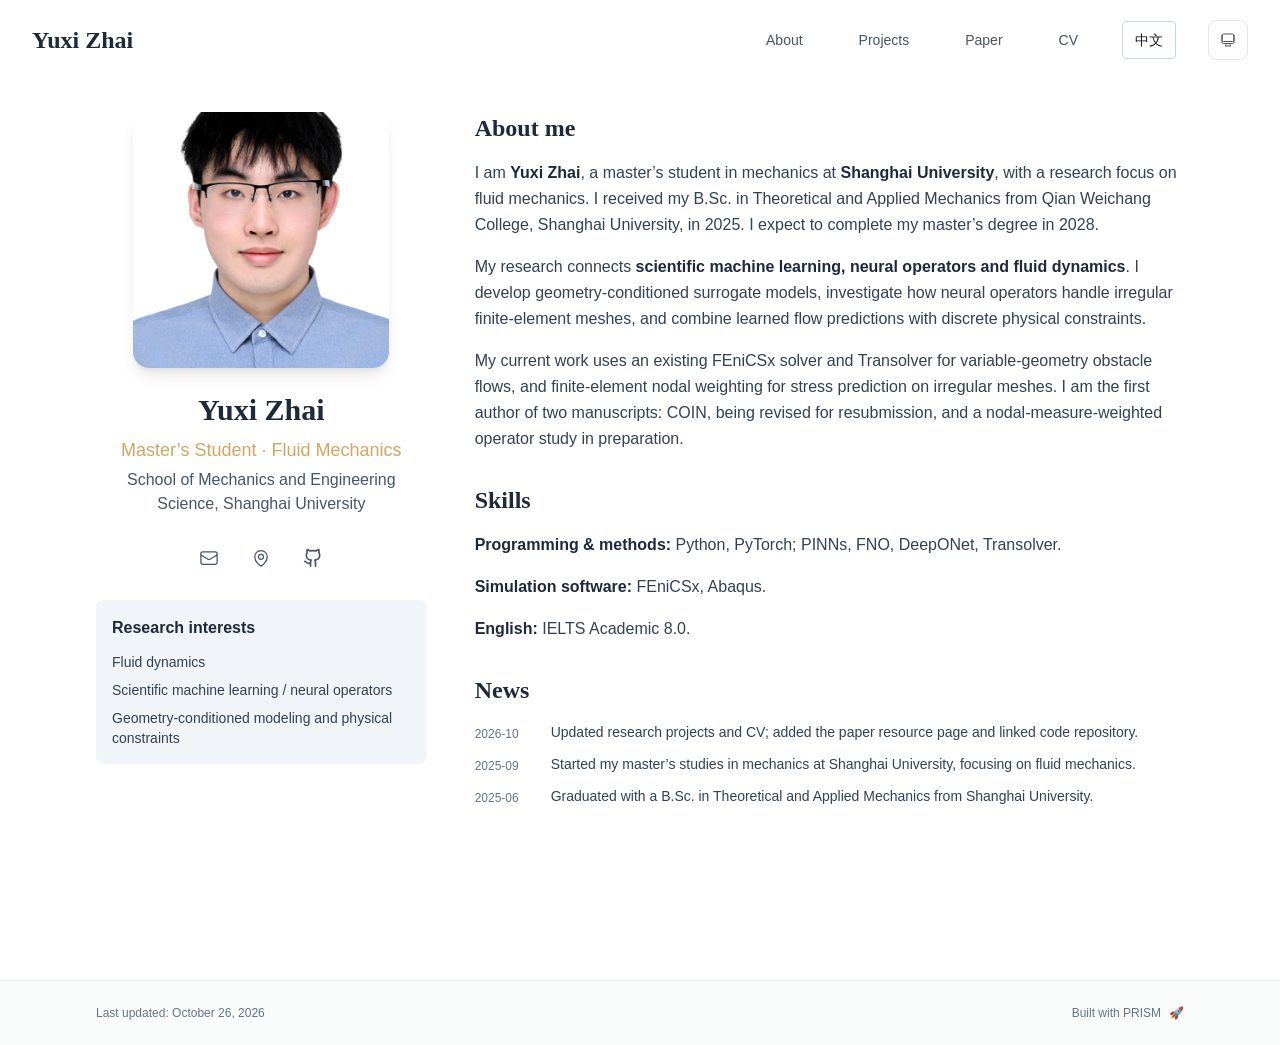
==== commit f161f42d: "Align bilingual research descriptions with latest CV and link paper resources" ====
--- a/index.html
+++ b/index.html
@@ -23,6 +23,6 @@
               }
             </script><title>Yuxi Zhai</title><meta name="description" content="Master’s student at Shanghai University working on fluid mechanics, scientific machine learning and neural operators."/><meta name="author" content="Yuxi Zhai"/><meta name="keywords" content="Yuxi Zhai,Fluid mechanics,Scientific machine learning,School of Mechanics and Engineering Science, Shanghai University"/><meta name="creator" content="Yuxi Zhai"/><meta name="publisher" content="Yuxi Zhai"/><meta property="og:title" content="Yuxi Zhai"/><meta property="og:description" content="Master’s student at Shanghai University working on fluid mechanics, scientific machine learning and neural operators."/><meta property="og:site_name" content="Yuxi Zhai"/><meta property="og:locale" content="en_US"/><meta property="og:type" content="website"/><meta name="twitter:card" content="summary"/><meta name="twitter:title" content="Yuxi Zhai"/><meta name="twitter:description" content="Master’s student at Shanghai University working on fluid mechanics, scientific machine learning and neural operators."/><link rel="icon" href="/favicon.svg"/><script>document.querySelectorAll('body link[rel="icon"], body link[rel="apple-touch-icon"]').forEach(el => document.head.appendChild(el))</script><script src="/_next/static/chunks/polyfills-42372ed130431b0a.js" noModule=""></script><script src="/site-navigation.js" defer></script></head><body class="font-sans antialiased"><nav class="fixed top-0 left-0 right-0 z-50" data-headlessui-state=""><div class="transition-all duration-300 ease-out bg-transparent" style="transform:translateY(-100px)"><div class="max-w-7xl mx-auto px-4 sm:px-6 lg:px-8"><div class="flex justify-between items-center h-16 lg:h-20"><div class="flex-shrink-0" tabindex="0"><a class="text-xl lg:text-2xl font-serif font-semibold text-primary hover:text-accent transition-colors duration-200" href="/">Yuxi Zhai</a></div><div class="hidden lg:block"><div class="ml-10 flex items-center space-x-8"><div class="flex items-baseline space-x-8"><a class="relative px-3 py-2 text-sm font-medium transition-all duration-200 rounded hover:bg-accent/10 hover:shadow-sm text-primary" href="/"><span class="relative z-10">About</span><div class="absolute inset-0 bg-accent/10 rounded-lg"></div></a><a class="relative px-3 py-2 text-sm font-medium transition-all duration-200 rounded hover:bg-accent/10 hover:shadow-sm text-neutral-600 hover:text-primary" href="/projects/"><span class="relative z-10">Projects</span></a><a class="relative px-3 py-2 text-sm font-medium transition-all duration-200 rounded hover:bg-accent/10 hover:shadow-sm text-neutral-600 hover:text-primary" href="/papers/nodal-measure/"><span class="relative z-10">Paper</span></a><a class="relative px-3 py-2 text-sm font-medium transition-all duration-200 rounded hover:bg-accent/10 hover:shadow-sm text-neutral-600 hover:text-primary" href="/cv/"><span class="relative z-10">CV</span></a></div><a href="/zh/" hrefLang="zh-CN" aria-label="切换到中文" class="px-3 py-2 text-sm font-medium rounded border border-neutral-300 dark:border-neutral-700 hover:bg-accent/10">中文</a><div class="flex items-center justify-center w-10 h-10 rounded-lg border border-neutral-200 dark:border-[rgba(148,163,184,0.24)] bg-background dark:bg-neutral-800"><div class="w-4 h-4 rounded-full bg-neutral-300 animate-pulse"></div></div></div></div><div class="lg:hidden flex items-center space-x-2"><a href="/zh/" hrefLang="zh-CN" aria-label="切换到中文" class="px-3 py-2 text-sm font-medium rounded border border-neutral-300 dark:border-neutral-700 hover:bg-accent/10">中文</a><div class="flex items-center justify-center w-10 h-10 rounded-lg border border-neutral-200 dark:border-[rgba(148,163,184,0.24)] bg-background dark:bg-neutral-800"><div class="w-4 h-4 rounded-full bg-neutral-300 animate-pulse"></div></div><button class="inline-flex items-center justify-center p-2 rounded-md text-neutral-600 hover:text-primary hover:bg-neutral-100 dark:hover:bg-neutral-800 focus:outline-none focus:ring-2 focus:ring-inset focus:ring-accent transition-colors duration-200" id="headlessui-disclosure-button-«R3smnb»" type="button" aria-expanded="false" data-headlessui-state=""><span class="sr-only">Open main menu</span><div><svg xmlns="http://www.w3.org/2000/svg" fill="none" viewBox="0 0 24 24" stroke-width="1.5" stroke="currentColor" aria-hidden="true" data-slot="icon" class="block h-6 w-6"><path stroke-linecap="round" stroke-linejoin="round" d="M3.75 6.75h16.5M3.75 12h16.5m-16.5 5.25h16.5"></path></svg></div></button></div></div></div></div></nav><main class="min-h-screen pt-16 lg:pt-20"><div class="max-w-6xl mx-auto px-4 sm:px-6 lg:px-8 py-8 bg-background min-h-screen"><div class="grid grid-cols-1 lg:grid-cols-3 gap-12"><div class="lg:col-span-1"><div class="sticky top-8" style="opacity:0;transform:translateY(20px)"><div class="w-64 h-64 mx-auto mb-6 rounded-2xl overflow-hidden shadow-lg hover:shadow-xl transition-all duration-200 hover:scale-105"><img alt="Yuxi Zhai" width="256" height="256" decoding="async" data-nimg="1" class="w-full h-full object-cover object-center" style="color:transparent" src="/avatar.jpg"/></div><div class="text-center mb-6"><h1 class="text-3xl font-serif font-bold text-primary mb-2">Yuxi Zhai</h1><p class="text-lg text-accent font-medium mb-1">Master’s Student · Fluid Mechanics</p><p class="text-neutral-600 mb-2">School of Mechanics and Engineering Science, Shanghai University</p></div><div class="flex flex-wrap justify-center gap-3 sm:gap-4 mb-6 relative px-2"><div class="relative"><button class="p-2 sm:p-2 transition-colors duration-200 text-neutral-600 dark:text-neutral-400 hover:text-accent" aria-label="Email"><svg xmlns="http://www.w3.org/2000/svg" fill="none" viewBox="0 0 24 24" stroke-width="1.5" stroke="currentColor" aria-hidden="true" data-slot="icon" class="h-5 w-5"><path stroke-linecap="round" stroke-linejoin="round" d="M21.75 6.75v10.5a2.25 2.25 0 0 1-2.25 2.25h-15a2.25 2.25 0 0 1-2.25-2.25V6.75m19.5 0A2.25 2.25 0 0 0 19.5 4.5h-15a2.25 2.25 0 0 0-2.25 2.25m19.5 0v.243a2.25 2.25 0 0 1-1.07 1.916l-7.5 4.615a2.25 2.25 0 0 1-2.36 0L3.32 8.91a2.25 2.25 0 0 1-1.07-1.916V6.75"></path></svg></button></div><div class="relative"><button class="p-2 sm:p-2 transition-colors duration-200 text-neutral-600 dark:text-neutral-400 hover:text-accent" aria-label="Location"><svg xmlns="http://www.w3.org/2000/svg" fill="none" viewBox="0 0 24 24" stroke-width="1.5" stroke="currentColor" aria-hidden="true" data-slot="icon" class="h-5 w-5"><path stroke-linecap="round" stroke-linejoin="round" d="M15 10.5a3 3 0 1 1-6 0 3 3 0 0 1 6 0Z"></path><path stroke-linecap="round" stroke-linejoin="round" d="M19.5 10.5c0 7.142-7.5 11.25-7.5 11.25S4.5 17.642 4.5 10.5a7.5 7.5 0 1 1 15 0Z"></path></svg></button></div><a href="https://github.com/zedkyx" target="_blank" rel="noopener noreferrer" class="p-2 sm:p-2 text-neutral-600 dark:text-neutral-400 hover:text-accent transition-colors duration-200" aria-label="GitHub"><svg xmlns="http://www.w3.org/2000/svg" width="24" height="24" viewBox="0 0 24 24" fill="none" stroke="currentColor" stroke-width="2" stroke-linecap="round" stroke-linejoin="round" class="lucide lucide-github h-5 w-5" aria-hidden="true"><path d="M15 22v-4a4.8 4.8 0 0 0-1-3.5c3 0 6-2 6-5.5.08-1.25-.27-2.48-1-3.5.28-1.15.28-2.35 0-3.5 0 0-1 0-3 1.5-2.64-.5-5.36-.5-8 0C6 2 5 2 5 2c-.3 1.15-.3 2.35 0 3.5A5.403 5.403 0 0 0 4 9c0 3.5 3 5.5 6 5.5-.39.49-.68 1.05-.85 1.65-.17.6-.22 1.23-.15 1.85v4"></path><path d="M9 18c-4.51 2-5-2-7-2"></path></svg></a></div><div class="bg-neutral-100 dark:bg-neutral-800 rounded-lg p-4 mb-6 hover:shadow-lg transition-all duration-200 hover:scale-[1.02]"><h3 class="font-semibold text-primary mb-3">Research interests</h3><div class="space-y-2 text-sm text-neutral-700 dark:text-neutral-500"><div>Fluid dynamics</div><div>Scientific machine learning / neural operators</div><div>Geometry-conditioned modeling and physical constraints</div></div></div></div></div><div class="lg:col-span-2 space-y-8"><section id="about" class="scroll-mt-24 space-y-8"><section style="opacity:0;transform:translateY(20px)"><h2 class="text-2xl font-serif font-bold text-primary mb-4">About me</h2><div class="text-neutral-700 dark:text-neutral-600 leading-relaxed"><p class="mb-4 last:mb-0">I am <strong class="font-semibold text-primary">Yuxi Zhai</strong>, a master’s student in mechanics at <strong class="font-semibold text-primary">Shanghai University</strong>, with a research focus on fluid mechanics. I received my B.Sc. in Theoretical and Applied Mechanics from Qian Weichang College, Shanghai University, in 2025. I expect to complete my master’s degree in 2028.</p>
 <p class="mb-4 last:mb-0">My research connects <strong class="font-semibold text-primary">scientific machine learning, neural operators and fluid dynamics</strong>. I develop geometry-conditioned surrogate models, investigate how neural operators handle irregular finite-element meshes, and combine learned flow predictions with discrete physical constraints.</p>
-<p class="mb-4 last:mb-0">My current work includes variable-geometry cylinder flows using FEniCSx and Transolver, and neural-operator methods for structural field prediction. I am the first author of two manuscripts: COIN, being revised for resubmission, and a geometry-conditioned operator study in preparation.</p></div></section><section style="opacity:0;transform:translateY(20px)"><h2 class="text-2xl font-serif font-bold text-primary mb-4">Skills</h2><div class="text-neutral-700 dark:text-neutral-600 leading-relaxed"><p class="mb-4 last:mb-0"><strong class="font-semibold text-primary">Programming &amp; methods:</strong> Python, PyTorch; PINNs, FNO, DeepONet, Transolver.</p>
+<p class="mb-4 last:mb-0">My current work uses an existing FEniCSx solver and Transolver for variable-geometry obstacle flows, and finite-element nodal weighting for stress prediction on irregular meshes. I am the first author of two manuscripts: COIN, being revised for resubmission, and a nodal-measure-weighted operator study in preparation.</p></div></section><section style="opacity:0;transform:translateY(20px)"><h2 class="text-2xl font-serif font-bold text-primary mb-4">Skills</h2><div class="text-neutral-700 dark:text-neutral-600 leading-relaxed"><p class="mb-4 last:mb-0"><strong class="font-semibold text-primary">Programming &amp; methods:</strong> Python, PyTorch; PINNs, FNO, DeepONet, Transolver.</p>
 <p class="mb-4 last:mb-0"><strong class="font-semibold text-primary">Simulation software:</strong> FEniCSx, Abaqus.</p>
-<p class="mb-4 last:mb-0"><strong class="font-semibold text-primary">English:</strong> IELTS Academic 8.0 (Listening 8.5, Reading 9.0, Writing 6.5, Speaking 7.0).</p></div></section><section style="opacity:0;transform:translateY(20px)"><h2 class="text-2xl font-serif font-bold text-primary mb-4">News</h2><div class="space-y-3"><div class="flex items-start space-x-3"><span class="text-xs text-neutral-500 mt-1 w-16 flex-shrink-0">2026-10</span><p class="text-sm text-neutral-700">Updated research projects and CV; added English and Chinese versions of this site.</p></div><div class="flex items-start space-x-3"><span class="text-xs text-neutral-500 mt-1 w-16 flex-shrink-0">2025-09</span><p class="text-sm text-neutral-700">Started my master’s studies in mechanics at Shanghai University, focusing on fluid mechanics.</p></div><div class="flex items-start space-x-3"><span class="text-xs text-neutral-500 mt-1 w-16 flex-shrink-0">2025-06</span><p class="text-sm text-neutral-700">Graduated with a B.Sc. in Theoretical and Applied Mechanics from Shanghai University.</p></div></div></section></section></div></div></div><!--$--><!--/$--><!--$--><!--/$--></main><footer class="border-t border-neutral-200/50 bg-neutral-50/50 dark:bg-neutral-900/50 dark:border-neutral-700/50"><div class="max-w-6xl mx-auto px-4 sm:px-6 lg:px-8 py-6"><div class="flex flex-col sm:flex-row justify-between items-center gap-2"><p class="text-xs text-neutral-500">Last updated: <!-- -->October 10, 2026</p><p class="text-xs text-neutral-500 flex items-center"><a href="https://github.com/xyjoey/PRISM" target="_blank" rel="noopener noreferrer">Built with PRISM</a><span class="ml-2">🚀</span></p></div></div></footer><script src="/_next/static/chunks/webpack-679b75d1c4c2027c.js" async=""></script><script>(self.__next_f=self.__next_f||[]).push([0])</script><script>self.__next_f.push([1,"1:\"$Sreact.fragment\"\n2:I[7555,[],\"\"]\n3:I[1295,[],\"\"]\n4:I[3719,[\"835\",\"static/chunks/835-a095f692bc028a48.js\",\"874\",\"static/chunks/874-196dbf0660d69360.js\",\"362\",\"static/chunks/362-2efb016ac8409c14.js\",\"456\",\"static/chunks/456-61183020c0d5e8aa.js\",\"90\",\"static/chunks/app/(en)/layout-f9d3a22536891cd5.js\"],\"ThemeProvider\"]\n5:I[768,[\"835\",\"static/chunks/835-a095f692bc028a48.js\",\"874\",\"static/chunks/874-196dbf0660d69360.js\",\"362\",\"static/chunks/362-2efb016ac8409c14.js\",\"456\",\"static/chunks/456-61183020c0d5e8aa.js\",\"90\",\"static/chunks/app/(en)/layout-f9d3a22536891cd5.js\"],\"default\"]\n6:I[2548,[\"835\",\"static/chunks/835-a095f692bc028a48.js\",\"874\",\"static/chunks/874-196dbf0660d69360.js\",\"362\",\"static/chunks/362-2efb016ac8409c14.js\",\"456\",\"static/chunks/456-61183020c0d5e8aa.js\",\"90\",\"static/chunks/app/(en)/layout-f9d3a22536891cd5.js\"],\"default\"]\n7:I[2042,[\"835\",\"static/chunks/835-a095f692bc028a48.js\",\"12\",\"static/chunks/12-4b59b9520356f054.js\",\"874\",\"static/chunks/874-196dbf0660d69360.js\",\"748\",\"static/chunks/748-83ccc0794ea18e95.js\",\"956\",\"static/chunks/956-19275202e54f819e.js\",\"817\",\"static/chunks/app/(en)/page-fdee6a11a40fb023.js\"],\"default\"]\n8:I[9507,[\"835\",\"static/chunks/835-a095f692bc028a48.js\",\"12\",\"static/chunks/12-4b59b9520356f054.js\",\"874\",\"static/chunks/874-196dbf0660d69360.js\",\"748\",\"static/chunks/748-83ccc0794ea18e95.js\",\"956\",\"static/chunks/956-19275202e54f819e.js\",\"817\",\"static/chunks/app/(en)/page-fdee6a11a40fb023.js\"],\"default\"]\n9:I[1990,[\"835\",\"static/chunks/835-a095f692bc028a48.js\",\"12\",\"static/chunks/12-4b59b9520356f054.js\",\"874\",\"static/chunks/874-196dbf0660d69360.js\",\"748\",\"static/chunks/748-83ccc0794ea18e95.js\",\"956\",\"static/chunks/956-19275202e54f819e.js\",\"817\",\"static/chunks/app/(en)/page-fdee6a11a40fb023.js\"],\"default\"]\na:I[9665,[],\"MetadataBoundary\"]\nc:I[9665,[],\"OutletBoundary\"]\nf:I[4911,[],\"AsyncMetadataOutlet\"]\n11:I[9665,[],\"ViewportBoundary\"]\n13:I[6614,[],\"\"]\n:HL[\"/_next/static/css/3ea49c907d79fc07.css\",\"style\"]\n"])</script><script>self.__next_f.push([1,"0:{\"P\":null,\"b\":\"wI95sVwUYaUPN9Uta806s\",\"p\":\"\",\"c\":[\"\",\"\"],\"i\":false,\"f\":[[[\"\",{\"children\":[\"(en)\",{\"children\":[\"__PAGE__\",{}]},\"$undefined\",\"$undefined\",true]}],[\"\",[\"$\",\"$1\",\"c\",{\"children\":[null,[\"$\",\"$L2\",null,{\"parallelRouterKey\":\"children\",\"error\":\"$undefined\",\"errorStyles\":\"$undefined\",\"errorScripts\":\"$undefined\",\"template\":[\"$\",\"$L3\",null,{}],\"templateStyles\":\"$undefined\",\"templateScripts\":\"$undefined\",\"notFound\":[[[\"$\",\"title\",null,{\"children\":\"404: This page could not be found.\"}],[\"$\",\"div\",null,{\"style\":{\"fontFamily\":\"system-ui,\\\"Segoe UI\\\",Roboto,Helvetica,Arial,sans-serif,\\\"Apple Color Emoji\\\",\\\"Segoe UI Emoji\\\"\",\"height\":\"100vh\",\"textAlign\":\"center\",\"display\":\"flex\",\"flexDirection\":\"column\",\"alignItems\":\"center\",\"justifyContent\":\"center\"},\"children\":[\"$\",\"div\",null,{\"children\":[[\"$\",\"style\",null,{\"dangerouslySetInnerHTML\":{\"__html\":\"body{color:#000;background:#fff;margin:0}.next-error-h1{border-right:1px solid rgba(0,0,0,.3)}@media (prefers-color-scheme:dark){body{color:#fff;background:#000}.next-error-h1{border-right:1px solid rgba(255,255,255,.3)}}\"}}],[\"$\",\"h1\",null,{\"className\":\"next-error-h1\",\"style\":{\"display\":\"inline-block\",\"margin\":\"0 20px 0 0\",\"padding\":\"0 23px 0 0\",\"fontSize\":24,\"fontWeight\":500,\"verticalAlign\":\"top\",\"lineHeight\":\"49px\"},\"children\":404}],[\"$\",\"div\",null,{\"style\":{\"display\":\"inline-block\"},\"children\":[\"$\",\"h2\",null,{\"style\":{\"fontSize\":14,\"fontWeight\":400,\"lineHeight\":\"49px\",\"margin\":0},\"children\":\"This page could not be found.\"}]}]]}]}]],[]],\"forbidden\":\"$undefined\",\"unauthorized\":\"$undefined\"}]]}],{\"children\":[\"(en)\",[\"$\",\"$1\",\"c\",{\"children\":[[[\"$\",\"link\",\"0\",{\"rel\":\"stylesheet\",\"href\":\"/_next/static/css/3ea49c907d79fc07.css\",\"precedence\":\"next\",\"crossOrigin\":\"$undefined\",\"nonce\":\"$undefined\"}]],[\"$\",\"html\",null,{\"lang\":\"en\",\"className\":\"scroll-smooth\",\"suppressHydrationWarning\":true,\"children\":[[\"$\",\"head\",null,{\"children\":[[\"$\",\"link\",null,{\"rel\":\"icon\",\"href\":\"/favicon.svg\",\"type\":\"image/svg+xml\"}],[\"$\",\"link\",null,{\"rel\":\"dns-prefetch\",\"href\":\"https://google-fonts.jialeliu.com\"}],[\"$\",\"link\",null,{\"rel\":\"preconnect\",\"href\":\"https://google-fonts.jialeliu.com\",\"crossOrigin\":\"\"}],[\"$\",\"link\",null,{\"rel\":\"preload\",\"as\":\"style\",\"href\":\"https://google-fonts.jialeliu.com/css2?family=Inter:wght@300;400;500;600;700\u0026family=Crimson+Text:ital,wght@0,400;0,600;1,400\u0026display=swap\"}],[\"$\",\"link\",null,{\"rel\":\"stylesheet\",\"id\":\"gfonts-css\",\"href\":\"https://google-fonts.jialeliu.com/css2?family=Inter:wght@300;400;500;600;700\u0026family=Crimson+Text:ital,wght@0,400;0,600;1,400\u0026display=swap\",\"media\":\"print\"}],[\"$\",\"script\",null,{\"dangerouslySetInnerHTML\":{\"__html\":\"\\n              (function(){\\n                var l = document.getElementById('gfonts-css');\\n                if (!l) return;\\n                if (l.media !== 'all') {\\n                  l.addEventListener('load', function(){ try { l.media = 'all'; } catch(e){} });\\n                }\\n              })();\\n            \"}}],[\"$\",\"noscript\",null,{\"children\":[\"$\",\"link\",null,{\"rel\":\"stylesheet\",\"href\":\"https://google-fonts.jialeliu.com/css2?family=Inter:wght@300;400;500;600;700\u0026family=Crimson+Text:ital,wght@0,400;0,600;1,400\u0026display=swap\"}]}],[\"$\",\"script\",null,{\"dangerouslySetInnerHTML\":{\"__html\":\"\\n              try {\\n                const theme = localStorage.getItem('theme-storage');\\n                const parsed = theme ? JSON.parse(theme) : null;\\n                const setting = parsed?.state?.theme || 'system';\\n                const prefersDark = typeof window !== 'undefined' \u0026\u0026 window.matchMedia \u0026\u0026 window.matchMedia('(prefers-color-scheme: dark)').matches;\\n                const effective = setting === 'dark' ? 'dark' : (setting === 'light' ? 'light' : (prefersDark ? 'dark' : 'light'));\\n                var root = document.documentElement;\\n                root.classList.add(effective);\\n                root.setAttribute('data-theme', effective);\\n              } catch (e) {\\n                var root = document.documentElement;\\n                root.classList.add('light');\\n                root.setAttribute('data-theme', 'light');\\n              }\\n            \"}}]]}],[\"$\",\"body\",null,{\"className\":\"font-sans antialiased\",\"children\":[\"$\",\"$L4\",null,{\"children\":[[\"$\",\"$L5\",null,{\"items\":[{\"title\":\"About\",\"type\":\"page\",\"target\":\"about\",\"href\":\"/\"},{\"title\":\"Projects\",\"type\":\"page\",\"target\":\"projects\",\"href\":\"/projects/\"},{\"title\":\"Paper\",\"type\":\"page\",\"target\":\"paper\",\"href\":\"/papers/nodal-measure/\"},{\"title\":\"CV\",\"type\":\"page\",\"target\":\"cv\",\"href\":\"/cv/\"}],\"siteTitle\":\"Yuxi Zhai\",\"enableOnePageMode\":false}],[\"$\",\"main\",null,{\"className\":\"min-h-screen pt-16 lg:pt-20\",\"children\":[\"$\",\"$L2\",null,{\"parallelRouterKey\":\"children\",\"error\":\"$undefined\",\"errorStyles\":\"$undefined\",\"errorScripts\":\"$undefined\",\"template\":[\"$\",\"$L3\",null,{}],\"templateStyles\":\"$undefined\",\"templateScripts\":\"$undefined\",\"notFound\":[[[\"$\",\"title\",null,{\"children\":\"404: This page could not be found.\"}],[\"$\",\"div\",null,{\"style\":\"$0:f:0:1:1:props:children:1:props:notFound:0:1:props:style\",\"children\":[\"$\",\"div\",null,{\"children\":[[\"$\",\"style\",null,{\"dangerouslySetInnerHTML\":{\"__html\":\"body{color:#000;background:#fff;margin:0}.next-error-h1{border-right:1px solid rgba(0,0,0,.3)}@media (prefers-color-scheme:dark){body{color:#fff;background:#000}.next-error-h1{border-right:1px solid rgba(255,255,255,.3)}}\"}}],[\"$\",\"h1\",null,{\"className\":\"next-error-h1\",\"style\":\"$0:f:0:1:1:props:children:1:props:notFound:0:1:props:children:props:children:1:props:style\",\"children\":404}],[\"$\",\"div\",null,{\"style\":\"$0:f:0:1:1:props:children:1:props:notFound:0:1:props:children:props:children:2:props:style\",\"children\":[\"$\",\"h2\",null,{\"style\":\"$0:f:0:1:1:props:children:1:props:notFound:0:1:props:children:props:children:2:props:children:props:style\",\"children\":\"This page could not be found.\"}]}]]}]}]],[]],\"forbidden\":\"$undefined\",\"unauthorized\":\"$undefined\"}]}],[\"$\",\"$L6\",null,{\"lastUpdated\":\"October 10, 2026\"}]]}]}]]}]]}],{\"children\":[\"__PAGE__\",[\"$\",\"$1\",\"c\",{\"children\":[[\"$\",\"div\",null,{\"className\":\"max-w-6xl mx-auto px-4 sm:px-6 lg:px-8 py-8 bg-background min-h-screen\",\"children\":[\"$\",\"div\",null,{\"className\":\"grid grid-cols-1 lg:grid-cols-3 gap-12\",\"children\":[[\"$\",\"div\",null,{\"className\":\"lg:col-span-1\",\"children\":[\"$\",\"$L7\",null,{\"author\":{\"name\":\"Yuxi Zhai\",\"title\":\"Master’s Student · Fluid Mechanics\",\"institution\":\"School of Mechanics and Engineering Science, Shanghai University\",\"avatar\":\"/avatar.jpg\"},\"social\":{\"email\":\"386079267@qq.com\",\"location\":\"Shanghai, China\",\"location_details\":[\"Shanghai, China\",\"Shanghai University, Baoshan Campus\"],\"github\":\"https://github.com/zedkyx\"},\"features\":{\"enable_likes\":false,\"enable_one_page_mode\":false},\"researchInterests\":[\"Fluid dynamics\",\"Scientific machine learning / neural operators\",\"Geometry-conditioned modeling and physical constraints\"]}]}],[\"$\",\"div\",null,{\"className\":\"lg:col-span-2 space-y-8\",\"children\":[[\"$\",\"section\",\"about\",{\"id\":\"about\",\"className\":\"scroll-mt-24 space-y-8\",\"children\":[[[\"$\",\"$L8\",\"about\",{\"content\":\"I am **Yuxi Zhai**, a master’s student in mechanics at **Shanghai University**, with a research focus on fluid mechanics. I received my B.Sc. in Theoretical and Applied Mechanics from Qian Weichang College, Shanghai University, in 2025. I expect to complete my master’s degree in 2028.\\n\\nMy research connects **scientific machine learning, neural operators and fluid dynamics**. I develop geometry-conditioned surrogate models, investigate how neural operators handle irregular finite-element meshes, and combine learned flow predictions with discrete physical constraints.\\n\\nMy current work includes variable-geometry cylinder flows using FEniCSx and Transolver, and neural-operator methods for structural field prediction. I am the first author of two manuscripts: COIN, being revised for resubmission, and a geometry-conditioned operator study in preparation.\\n\",\"title\":\"About me\"}],[\"$\",\"$L8\",\"skills\",{\"content\":\"**Programming \u0026 methods:** Python, PyTorch; PINNs, FNO, DeepONet, Transolver.\\n\\n**Simulation software:** FEniCSx, Abaqus.\\n\\n**English:** IELTS Academic 8.0 (Listening 8.5, Reading 9.0, Writing 6.5, Speaking 7.0).\\n\",\"title\":\"Skills\"}],[\"$\",\"$L9\",\"news\",{\"items\":[{\"date\":\"2026-10\",\"content\":\"Updated research projects and CV; added English and Chinese versions of this site.\"},{\"date\":\"2025-09\",\"content\":\"Started my master’s studies in mechanics at Shanghai University, focusing on fluid mechanics.\"},{\"date\":\"2025-06\",\"content\":\"Graduated with a B.Sc. in Theoretical and Applied Mechanics from Shanghai University.\"}],\"title\":\"News\"}]],false,false,false]}]]}]]}]}],[\"$\",\"$La\",null,{\"children\":\"$Lb\"}],null,[\"$\",\"$Lc\",null,{\"children\":[\"$Ld\",\"$Le\",[\"$\",\"$Lf\",null,{\"promise\":\"$@10\"}]]}]]}],{},null,false]},null,false]},null,false],[\"$\",\"$1\",\"h\",{\"children\":[null,[\"$\",\"$1\",\"jrIngI67qvJUvM_6GZPp5\",{\"children\":[[\"$\",\"$L11\",null,{\"children\":\"$L12\"}],null]}],null]}],false]],\"m\":\"$undefined\",\"G\":[\"$13\",\"$undefined\"],\"s\":false,\"S\":true}\n"])</script><script>self.__next_f.push([1,"14:\"$Sreact.suspense\"\n15:I[4911,[],\"AsyncMetadata\"]\nb:[\"$\",\"$14\",null,{\"fallback\":null,\"children\":[\"$\",\"$L15\",null,{\"promise\":\"$@16\"}]}]\n"])</script><script>self.__next_f.push([1,"e:null\n"])</script><script>self.__next_f.push([1,"12:[[\"$\",\"meta\",\"0\",{\"charSet\":\"utf-8\"}],[\"$\",\"meta\",\"1\",{\"name\":\"viewport\",\"content\":\"width=device-width, initial-scale=1\"}]]\nd:null\n"])</script><script>self.__next_f.push([1,"16:{\"metadata\":[[\"$\",\"title\",\"0\",{\"children\":\"Yuxi Zhai\"}],[\"$\",\"meta\",\"1\",{\"name\":\"description\",\"content\":\"Master’s student at Shanghai University working on fluid mechanics, scientific machine learning and neural operators.\"}],[\"$\",\"meta\",\"2\",{\"name\":\"author\",\"content\":\"Yuxi Zhai\"}],[\"$\",\"meta\",\"3\",{\"name\":\"keywords\",\"content\":\"Yuxi Zhai,Fluid mechanics,Scientific machine learning,School of Mechanics and Engineering Science, Shanghai University\"}],[\"$\",\"meta\",\"4\",{\"name\":\"creator\",\"content\":\"Yuxi Zhai\"}],[\"$\",\"meta\",\"5\",{\"name\":\"publisher\",\"content\":\"Yuxi Zhai\"}],[\"$\",\"meta\",\"6\",{\"property\":\"og:title\",\"content\":\"Yuxi Zhai\"}],[\"$\",\"meta\",\"7\",{\"property\":\"og:description\",\"content\":\"Master’s student at Shanghai University working on fluid mechanics, scientific machine learning and neural operators.\"}],[\"$\",\"meta\",\"8\",{\"property\":\"og:site_name\",\"content\":\"Yuxi Zhai\"}],[\"$\",\"meta\",\"9\",{\"property\":\"og:locale\",\"content\":\"en_US\"}],[\"$\",\"meta\",\"10\",{\"property\":\"og:type\",\"content\":\"website\"}],[\"$\",\"meta\",\"11\",{\"name\":\"twitter:card\",\"content\":\"summary\"}],[\"$\",\"meta\",\"12\",{\"name\":\"twitter:title\",\"content\":\"Yuxi Zhai\"}],[\"$\",\"meta\",\"13\",{\"name\":\"twitter:description\",\"content\":\"Master’s student at Shanghai University working on fluid mechanics, scientific machine learning and neural operators.\"}],[\"$\",\"link\",\"14\",{\"rel\":\"icon\",\"href\":\"/favicon.svg\"}]],\"error\":null,\"digest\":\"$undefined\"}\n10:{\"metadata\":\"$16:metadata\",\"error\":null,\"digest\":\"$undefined\"}\n"])</script></body></html>+<p class="mb-4 last:mb-0"><strong class="font-semibold text-primary">English:</strong> IELTS Academic 8.0.</p></div></section><section style="opacity:0;transform:translateY(20px)"><h2 class="text-2xl font-serif font-bold text-primary mb-4">News</h2><div class="space-y-3"><div class="flex items-start space-x-3"><span class="text-xs text-neutral-500 mt-1 w-16 flex-shrink-0">2026-10</span><p class="text-sm text-neutral-700">Updated research projects and CV; added the paper resource page and linked code repository.</p></div><div class="flex items-start space-x-3"><span class="text-xs text-neutral-500 mt-1 w-16 flex-shrink-0">2025-09</span><p class="text-sm text-neutral-700">Started my master’s studies in mechanics at Shanghai University, focusing on fluid mechanics.</p></div><div class="flex items-start space-x-3"><span class="text-xs text-neutral-500 mt-1 w-16 flex-shrink-0">2025-06</span><p class="text-sm text-neutral-700">Graduated with a B.Sc. in Theoretical and Applied Mechanics from Shanghai University.</p></div></div></section></section></div></div></div><!--$--><!--/$--><!--$--><!--/$--></main><footer class="border-t border-neutral-200/50 bg-neutral-50/50 dark:bg-neutral-900/50 dark:border-neutral-700/50"><div class="max-w-6xl mx-auto px-4 sm:px-6 lg:px-8 py-6"><div class="flex flex-col sm:flex-row justify-between items-center gap-2"><p class="text-xs text-neutral-500">Last updated: <!-- -->October 26, 2026</p><p class="text-xs text-neutral-500 flex items-center"><a href="https://github.com/xyjoey/PRISM" target="_blank" rel="noopener noreferrer">Built with PRISM</a><span class="ml-2">🚀</span></p></div></div></footer><script src="/_next/static/chunks/webpack-679b75d1c4c2027c.js" async=""></script><script>(self.__next_f=self.__next_f||[]).push([0])</script><script>self.__next_f.push([1,"1:\"$Sreact.fragment\"\n2:I[7555,[],\"\"]\n3:I[1295,[],\"\"]\n4:I[3719,[\"835\",\"static/chunks/835-a095f692bc028a48.js\",\"874\",\"static/chunks/874-196dbf0660d69360.js\",\"362\",\"static/chunks/362-2efb016ac8409c14.js\",\"456\",\"static/chunks/456-61183020c0d5e8aa.js\",\"90\",\"static/chunks/app/(en)/layout-f9d3a22536891cd5.js\"],\"ThemeProvider\"]\n5:I[768,[\"835\",\"static/chunks/835-a095f692bc028a48.js\",\"874\",\"static/chunks/874-196dbf0660d69360.js\",\"362\",\"static/chunks/362-2efb016ac8409c14.js\",\"456\",\"static/chunks/456-61183020c0d5e8aa.js\",\"90\",\"static/chunks/app/(en)/layout-f9d3a22536891cd5.js\"],\"default\"]\n6:I[2548,[\"835\",\"static/chunks/835-a095f692bc028a48.js\",\"874\",\"static/chunks/874-196dbf0660d69360.js\",\"362\",\"static/chunks/362-2efb016ac8409c14.js\",\"456\",\"static/chunks/456-61183020c0d5e8aa.js\",\"90\",\"static/chunks/app/(en)/layout-f9d3a22536891cd5.js\"],\"default\"]\n7:I[2042,[\"835\",\"static/chunks/835-a095f692bc028a48.js\",\"12\",\"static/chunks/12-4b59b9520356f054.js\",\"874\",\"static/chunks/874-196dbf0660d69360.js\",\"748\",\"static/chunks/748-83ccc0794ea18e95.js\",\"956\",\"static/chunks/956-19275202e54f819e.js\",\"817\",\"static/chunks/app/(en)/page-fdee6a11a40fb023.js\"],\"default\"]\n8:I[9507,[\"835\",\"static/chunks/835-a095f692bc028a48.js\",\"12\",\"static/chunks/12-4b59b9520356f054.js\",\"874\",\"static/chunks/874-196dbf0660d69360.js\",\"748\",\"static/chunks/748-83ccc0794ea18e95.js\",\"956\",\"static/chunks/956-19275202e54f819e.js\",\"817\",\"static/chunks/app/(en)/page-fdee6a11a40fb023.js\"],\"default\"]\n9:I[1990,[\"835\",\"static/chunks/835-a095f692bc028a48.js\",\"12\",\"static/chunks/12-4b59b9520356f054.js\",\"874\",\"static/chunks/874-196dbf0660d69360.js\",\"748\",\"static/chunks/748-83ccc0794ea18e95.js\",\"956\",\"static/chunks/956-19275202e54f819e.js\",\"817\",\"static/chunks/app/(en)/page-fdee6a11a40fb023.js\"],\"default\"]\na:I[9665,[],\"MetadataBoundary\"]\nc:I[9665,[],\"OutletBoundary\"]\nf:I[4911,[],\"AsyncMetadataOutlet\"]\n11:I[9665,[],\"ViewportBoundary\"]\n13:I[6614,[],\"\"]\n:HL[\"/_next/static/css/3ea49c907d79fc07.css\",\"style\"]\n0:{\"P\":null,\"b\":\"wI95sVwUYaUPN9Uta806s\",\"p\":\"\",\"c\":[\"\",\"\"],\"i\":false,\"f\":[[[\"\",{\"children\":[\"(en)\",{\"children\":[\"__PAGE__\",{}]},\"$undefined\",\"$undefined\",true]}],[\"\",[\"$\",\"$1\",\"c\",{\"children\":[null,[\"$\",\"$L2\",null,{\"parallelRouterKey\":\"children\",\"error\":\"$undefined\",\"errorStyles\":\"$undefined\",\"errorScripts\":\"$undefined\",\"template\":[\"$\",\"$L3\",null,{}],\"templateStyles\":\"$undefined\",\"templateScripts\":\"$undefined\",\"notFound\":[[[\"$\",\"title\",null,{\"children\":\"404: This page could not be found.\"}],[\"$\",\"div\",null,{\"style\":{\"fontFamily\":\"system-ui,\\\"Segoe UI\\\",Roboto,Helvetica,Arial,sans-serif,\\\"Apple Color Emoji\\\",\\\"Segoe UI Emoji\\\"\",\"height\":\"100vh\",\"textAlign\":\"center\",\"display\":\"flex\",\"flexDirection\":\"column\",\"alignItems\":\"center\",\"justifyContent\":\"center\"},\"children\":[\"$\",\"div\",null,{\"children\":[[\"$\",\"style\",null,{\"dangerouslySetInnerHTML\":{\"__html\":\"body{color:#000;background:#fff;margin:0}.next-error-h1{border-right:1px solid rgba(0,0,0,.3)}@media (prefers-color-scheme:dark){body{color:#fff;background:#000}.next-error-h1{border-right:1px solid rgba(255,255,255,.3)}}\"}}],[\"$\",\"h1\",null,{\"className\":\"next-error-h1\",\"style\":{\"display\":\"inline-block\",\"margin\":\"0 20px 0 0\",\"padding\":\"0 23px 0 0\",\"fontSize\":24,\"fontWeight\":500,\"verticalAlign\":\"top\",\"lineHeight\":\"49px\"},\"children\":404}],[\"$\",\"div\",null,{\"style\":{\"display\":\"inline-block\"},\"children\":[\"$\",\"h2\",null,{\"style\":{\"fontSize\":14,\"fontWeight\":400,\"lineHeight\":\"49px\",\"margin\":0},\"children\":\"This page could not be found.\"}]}]]}]}]],[]],\"forbidden\":\"$undefined\",\"unauthorized\":\"$undefined\"}]]}],{\"children\":[\"(en)\",[\"$\",\"$1\",\"c\",{\"children\":[[[\"$\",\"link\",\"0\",{\"rel\":\"stylesheet\",\"href\":\"/_next/static/css/3ea49c907d79fc07.css\",\"precedence\":\"next\",\"crossOrigin\":\"$undefined\",\"nonce\":\"$undefined\"}]],[\"$\",\"html\",null,{\"lang\":\"en\",\"className\":\"scroll-smooth\",\"suppressHydrationWarning\":true,\"children\":[[\"$\",\"head\",null,{\"children\":[[\"$\",\"link\",null,{\"rel\":\"icon\",\"href\":\"/favicon.svg\",\"type\":\"image/svg+xml\"}],[\"$\",\"link\",null,{\"rel\":\"dns-prefetch\",\"href\":\"https://google-fonts.jialeliu.com\"}],[\"$\",\"link\",null,{\"rel\":\"preconnect\",\"href\":\"https://google-fonts.jialeliu.com\",\"crossOrigin\":\"\"}],[\"$\",\"link\",null,{\"rel\":\"preload\",\"as\":\"style\",\"href\":\"https://google-fonts.jialeliu.com/css2?family=Inter:wght@300;400;500;600;700&family=Crimson+Text:ital,wght@0,400;0,600;1,400&display=swap\"}],[\"$\",\"link\",null,{\"rel\":\"stylesheet\",\"id\":\"gfonts-css\",\"href\":\"https://google-fonts.jialeliu.com/css2?family=Inter:wght@300;400;500;600;700&family=Crimson+Text:ital,wght@0,400;0,600;1,400&display=swap\",\"media\":\"print\"}],[\"$\",\"script\",null,{\"dangerouslySetInnerHTML\":{\"__html\":\"\\n              (function(){\\n                var l = document.getElementById('gfonts-css');\\n                if (!l) return;\\n                if (l.media !== 'all') {\\n                  l.addEventListener('load', function(){ try { l.media = 'all'; } catch(e){} });\\n                }\\n              })();\\n            \"}}],[\"$\",\"noscript\",null,{\"children\":[\"$\",\"link\",null,{\"rel\":\"stylesheet\",\"href\":\"https://google-fonts.jialeliu.com/css2?family=Inter:wght@300;400;500;600;700&family=Crimson+Text:ital,wght@0,400;0,600;1,400&display=swap\"}]}],[\"$\",\"script\",null,{\"dangerouslySetInnerHTML\":{\"__html\":\"\\n              try {\\n                const theme = localStorage.getItem('theme-storage');\\n                const parsed = theme ? JSON.parse(theme) : null;\\n                const setting = parsed?.state?.theme || 'system';\\n                const prefersDark = typeof window !== 'undefined' && window.matchMedia && window.matchMedia('(prefers-color-scheme: dark)').matches;\\n                const effective = setting === 'dark' ? 'dark' : (setting === 'light' ? 'light' : (prefersDark ? 'dark' : 'light'));\\n                var root = document.documentElement;\\n                root.classList.add(effective);\\n                root.setAttribute('data-theme', effective);\\n              } catch (e) {\\n                var root = document.documentElement;\\n                root.classList.add('light');\\n                root.setAttribute('data-theme', 'light');\\n              }\\n            \"}}]]}],[\"$\",\"body\",null,{\"className\":\"font-sans antialiased\",\"children\":[\"$\",\"$L4\",null,{\"children\":[[\"$\",\"$L5\",null,{\"items\":[{\"title\":\"About\",\"type\":\"page\",\"target\":\"about\",\"href\":\"/\"},{\"title\":\"Projects\",\"type\":\"page\",\"target\":\"projects\",\"href\":\"/projects/\"},{\"title\":\"Paper\",\"type\":\"page\",\"target\":\"paper\",\"href\":\"/papers/nodal-measure/\"},{\"title\":\"CV\",\"type\":\"page\",\"target\":\"cv\",\"href\":\"/cv/\"}],\"siteTitle\":\"Yuxi Zhai\",\"enableOnePageMode\":false}],[\"$\",\"main\",null,{\"className\":\"min-h-screen pt-16 lg:pt-20\",\"children\":[\"$\",\"$L2\",null,{\"parallelRouterKey\":\"children\",\"error\":\"$undefined\",\"errorStyles\":\"$undefined\",\"errorScripts\":\"$undefined\",\"template\":[\"$\",\"$L3\",null,{}],\"templateStyles\":\"$undefined\",\"templateScripts\":\"$undefined\",\"notFound\":[[[\"$\",\"title\",null,{\"children\":\"404: This page could not be found.\"}],[\"$\",\"div\",null,{\"style\":\"$0:f:0:1:1:props:children:1:props:notFound:0:1:props:style\",\"children\":[\"$\",\"div\",null,{\"children\":[[\"$\",\"style\",null,{\"dangerouslySetInnerHTML\":{\"__html\":\"body{color:#000;background:#fff;margin:0}.next-error-h1{border-right:1px solid rgba(0,0,0,.3)}@media (prefers-color-scheme:dark){body{color:#fff;background:#000}.next-error-h1{border-right:1px solid rgba(255,255,255,.3)}}\"}}],[\"$\",\"h1\",null,{\"className\":\"next-error-h1\",\"style\":\"$0:f:0:1:1:props:children:1:props:notFound:0:1:props:children:props:children:1:props:style\",\"children\":404}],[\"$\",\"div\",null,{\"style\":\"$0:f:0:1:1:props:children:1:props:notFound:0:1:props:children:props:children:2:props:style\",\"children\":[\"$\",\"h2\",null,{\"style\":\"$0:f:0:1:1:props:children:1:props:notFound:0:1:props:children:props:children:2:props:children:props:style\",\"children\":\"This page could not be found.\"}]}]]}]}]],[]],\"forbidden\":\"$undefined\",\"unauthorized\":\"$undefined\"}]}],[\"$\",\"$L6\",null,{\"lastUpdated\":\"October 26, 2026\"}]]}]}]]}]]}],{\"children\":[\"__PAGE__\",[\"$\",\"$1\",\"c\",{\"children\":[[\"$\",\"div\",null,{\"className\":\"max-w-6xl mx-auto px-4 sm:px-6 lg:px-8 py-8 bg-background min-h-screen\",\"children\":[\"$\",\"div\",null,{\"className\":\"grid grid-cols-1 lg:grid-cols-3 gap-12\",\"children\":[[\"$\",\"div\",null,{\"className\":\"lg:col-span-1\",\"children\":[\"$\",\"$L7\",null,{\"author\":{\"name\":\"Yuxi Zhai\",\"title\":\"Master’s Student · Fluid Mechanics\",\"institution\":\"School of Mechanics and Engineering Science, Shanghai University\",\"avatar\":\"/avatar.jpg\"},\"social\":{\"email\":\"386079267@qq.com\",\"location\":\"Shanghai, China\",\"location_details\":[\"Shanghai, China\",\"Shanghai University, Baoshan Campus\"],\"github\":\"https://github.com/zedkyx\"},\"features\":{\"enable_likes\":false,\"enable_one_page_mode\":false},\"researchInterests\":[\"Fluid dynamics\",\"Scientific machine learning / neural operators\",\"Geometry-conditioned modeling and physical constraints\"]}]}],[\"$\",\"div\",null,{\"className\":\"lg:col-span-2 space-y-8\",\"children\":[[\"$\",\"section\",\"about\",{\"id\":\"about\",\"className\":\"scroll-mt-24 space-y-8\",\"children\":[[[\"$\",\"$L8\",\"about\",{\"content\":\"I am **Yuxi Zhai**, a master’s student in mechanics at **Shanghai University**, with a research focus on fluid mechanics. I received my B.Sc. in Theoretical and Applied Mechanics from Qian Weichang College, Shanghai University, in 2025. I expect to complete my master’s degree in 2028.\\n\\nMy research connects **scientific machine learning, neural operators and fluid dynamics**. I develop geometry-conditioned surrogate models, investigate how neural operators handle irregular finite-element meshes, and combine learned flow predictions with discrete physical constraints.\\n\\nMy current work uses an existing FEniCSx solver and Transolver for variable-geometry obstacle flows, and finite-element nodal weighting for stress prediction on irregular meshes. I am the first author of two manuscripts: COIN, being revised for resubmission, and a nodal-measure-weighted operator study in preparation.\\n\",\"title\":\"About me\"}],[\"$\",\"$L8\",\"skills\",{\"content\":\"**Programming & methods:** Python, PyTorch; PINNs, FNO, DeepONet, Transolver.\\n\\n**Simulation software:** FEniCSx, Abaqus.\\n\\n**English:** IELTS Academic 8.0.\\n\",\"title\":\"Skills\"}],[\"$\",\"$L9\",\"news\",{\"items\":[{\"date\":\"2026-10\",\"content\":\"Updated research projects and CV; added the paper resource page and linked code repository.\"},{\"date\":\"2025-09\",\"content\":\"Started my master’s studies in mechanics at Shanghai University, focusing on fluid mechanics.\"},{\"date\":\"2025-06\",\"content\":\"Graduated with a B.Sc. in Theoretical and Applied Mechanics from Shanghai University.\"}],\"title\":\"News\"}]],false,false,false]}]]}]]}]}],[\"$\",\"$La\",null,{\"children\":\"$Lb\"}],null,[\"$\",\"$Lc\",null,{\"children\":[\"$Ld\",\"$Le\",[\"$\",\"$Lf\",null,{\"promise\":\"$@10\"}]]}]]}],{},null,false]},null,false]},null,false],[\"$\",\"$1\",\"h\",{\"children\":[null,[\"$\",\"$1\",\"jrIngI67qvJUvM_6GZPp5\",{\"children\":[[\"$\",\"$L11\",null,{\"children\":\"$L12\"}],null]}],null]}],false]],\"m\":\"$undefined\",\"G\":[\"$13\",\"$undefined\"],\"s\":false,\"S\":true}\n14:\"$Sreact.suspense\"\n15:I[4911,[],\"AsyncMetadata\"]\nb:[\"$\",\"$14\",null,{\"fallback\":null,\"children\":[\"$\",\"$L15\",null,{\"promise\":\"$@16\"}]}]\ne:null\n12:[[\"$\",\"meta\",\"0\",{\"charSet\":\"utf-8\"}],[\"$\",\"meta\",\"1\",{\"name\":\"viewport\",\"content\":\"width=device-width, initial-scale=1\"}]]\nd:null\n16:{\"metadata\":[[\"$\",\"title\",\"0\",{\"children\":\"Yuxi Zhai\"}],[\"$\",\"meta\",\"1\",{\"name\":\"description\",\"content\":\"Master’s student at Shanghai University working on fluid mechanics, scientific machine learning and neural operators.\"}],[\"$\",\"meta\",\"2\",{\"name\":\"author\",\"content\":\"Yuxi Zhai\"}],[\"$\",\"meta\",\"3\",{\"name\":\"keywords\",\"content\":\"Yuxi Zhai,Fluid mechanics,Scientific machine learning,School of Mechanics and Engineering Science, Shanghai University\"}],[\"$\",\"meta\",\"4\",{\"name\":\"creator\",\"content\":\"Yuxi Zhai\"}],[\"$\",\"meta\",\"5\",{\"name\":\"publisher\",\"content\":\"Yuxi Zhai\"}],[\"$\",\"meta\",\"6\",{\"property\":\"og:title\",\"content\":\"Yuxi Zhai\"}],[\"$\",\"meta\",\"7\",{\"property\":\"og:description\",\"content\":\"Master’s student at Shanghai University working on fluid mechanics, scientific machine learning and neural operators.\"}],[\"$\",\"meta\",\"8\",{\"property\":\"og:site_name\",\"content\":\"Yuxi Zhai\"}],[\"$\",\"meta\",\"9\",{\"property\":\"og:locale\",\"content\":\"en_US\"}],[\"$\",\"meta\",\"10\",{\"property\":\"og:type\",\"content\":\"website\"}],[\"$\",\"meta\",\"11\",{\"name\":\"twitter:card\",\"content\":\"summary\"}],[\"$\",\"meta\",\"12\",{\"name\":\"twitter:title\",\"content\":\"Yuxi Zhai\"}],[\"$\",\"meta\",\"13\",{\"name\":\"twitter:description\",\"content\":\"Master’s student at Shanghai University working on fluid mechanics, scientific machine learning and neural operators.\"}],[\"$\",\"link\",\"14\",{\"rel\":\"icon\",\"href\":\"/favicon.svg\"}]],\"error\":null,\"digest\":\"$undefined\"}\n10:{\"metadata\":\"$16:metadata\",\"error\":null,\"digest\":\"$undefined\"}\n"])</script></body></html>
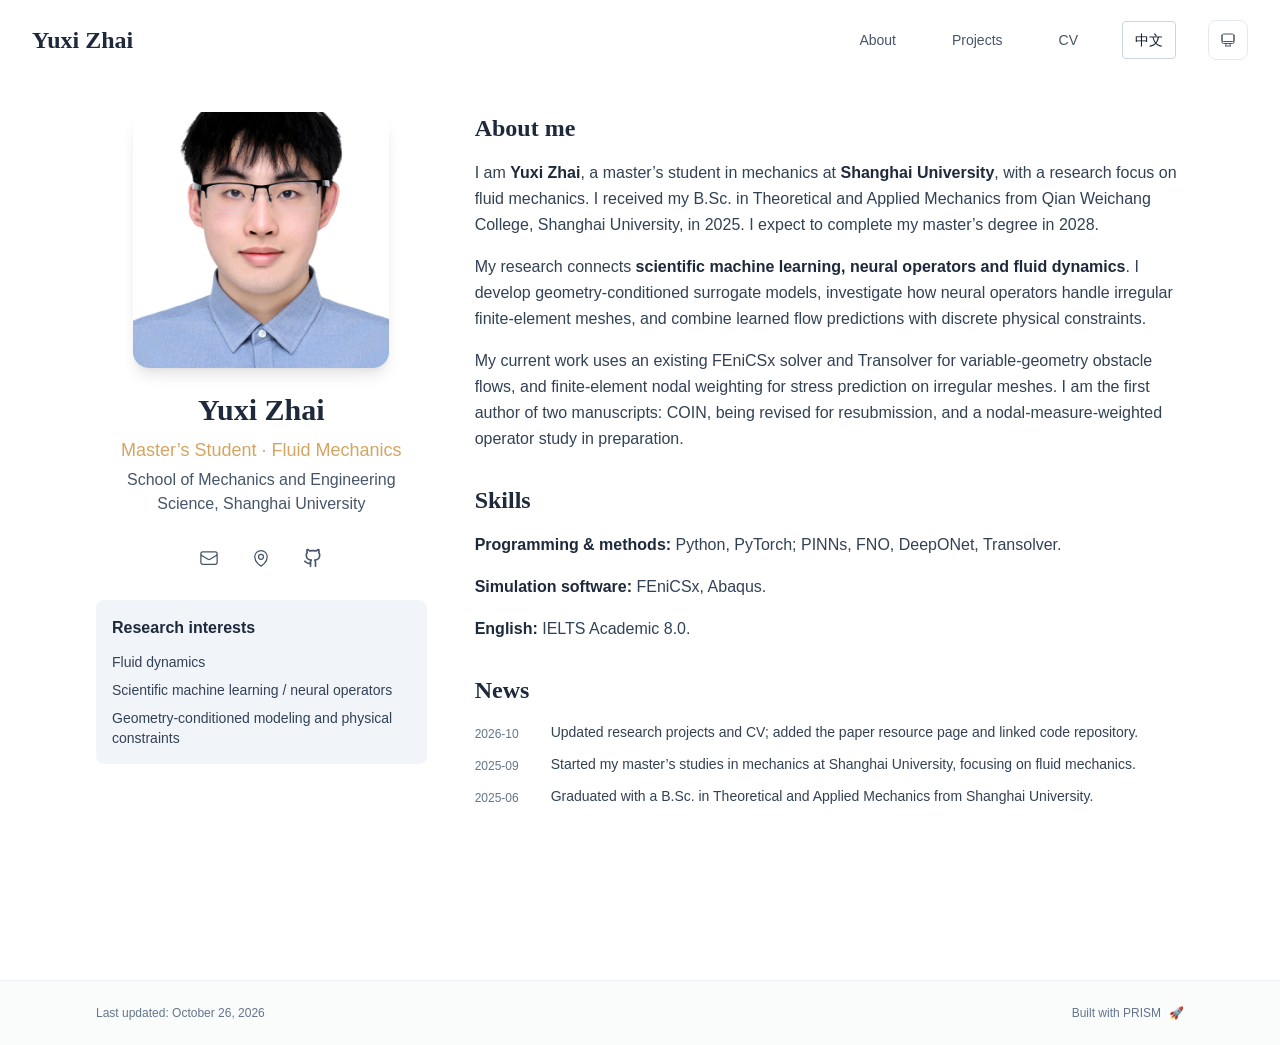
==== commit 75f2102b: "Keep paper as project detail page without top-level navigation tab" ====
--- a/index.html
+++ b/index.html
@@ -21,8 +21,8 @@
                 root.classList.add('light');
                 root.setAttribute('data-theme', 'light');
               }
-            </script><title>Yuxi Zhai</title><meta name="description" content="Master’s student at Shanghai University working on fluid mechanics, scientific machine learning and neural operators."/><meta name="author" content="Yuxi Zhai"/><meta name="keywords" content="Yuxi Zhai,Fluid mechanics,Scientific machine learning,School of Mechanics and Engineering Science, Shanghai University"/><meta name="creator" content="Yuxi Zhai"/><meta name="publisher" content="Yuxi Zhai"/><meta property="og:title" content="Yuxi Zhai"/><meta property="og:description" content="Master’s student at Shanghai University working on fluid mechanics, scientific machine learning and neural operators."/><meta property="og:site_name" content="Yuxi Zhai"/><meta property="og:locale" content="en_US"/><meta property="og:type" content="website"/><meta name="twitter:card" content="summary"/><meta name="twitter:title" content="Yuxi Zhai"/><meta name="twitter:description" content="Master’s student at Shanghai University working on fluid mechanics, scientific machine learning and neural operators."/><link rel="icon" href="/favicon.svg"/><script>document.querySelectorAll('body link[rel="icon"], body link[rel="apple-touch-icon"]').forEach(el => document.head.appendChild(el))</script><script src="/_next/static/chunks/polyfills-42372ed130431b0a.js" noModule=""></script><script src="/site-navigation.js" defer></script></head><body class="font-sans antialiased"><nav class="fixed top-0 left-0 right-0 z-50" data-headlessui-state=""><div class="transition-all duration-300 ease-out bg-transparent" style="transform:translateY(-100px)"><div class="max-w-7xl mx-auto px-4 sm:px-6 lg:px-8"><div class="flex justify-between items-center h-16 lg:h-20"><div class="flex-shrink-0" tabindex="0"><a class="text-xl lg:text-2xl font-serif font-semibold text-primary hover:text-accent transition-colors duration-200" href="/">Yuxi Zhai</a></div><div class="hidden lg:block"><div class="ml-10 flex items-center space-x-8"><div class="flex items-baseline space-x-8"><a class="relative px-3 py-2 text-sm font-medium transition-all duration-200 rounded hover:bg-accent/10 hover:shadow-sm text-primary" href="/"><span class="relative z-10">About</span><div class="absolute inset-0 bg-accent/10 rounded-lg"></div></a><a class="relative px-3 py-2 text-sm font-medium transition-all duration-200 rounded hover:bg-accent/10 hover:shadow-sm text-neutral-600 hover:text-primary" href="/projects/"><span class="relative z-10">Projects</span></a><a class="relative px-3 py-2 text-sm font-medium transition-all duration-200 rounded hover:bg-accent/10 hover:shadow-sm text-neutral-600 hover:text-primary" href="/papers/nodal-measure/"><span class="relative z-10">Paper</span></a><a class="relative px-3 py-2 text-sm font-medium transition-all duration-200 rounded hover:bg-accent/10 hover:shadow-sm text-neutral-600 hover:text-primary" href="/cv/"><span class="relative z-10">CV</span></a></div><a href="/zh/" hrefLang="zh-CN" aria-label="切换到中文" class="px-3 py-2 text-sm font-medium rounded border border-neutral-300 dark:border-neutral-700 hover:bg-accent/10">中文</a><div class="flex items-center justify-center w-10 h-10 rounded-lg border border-neutral-200 dark:border-[rgba(148,163,184,0.24)] bg-background dark:bg-neutral-800"><div class="w-4 h-4 rounded-full bg-neutral-300 animate-pulse"></div></div></div></div><div class="lg:hidden flex items-center space-x-2"><a href="/zh/" hrefLang="zh-CN" aria-label="切换到中文" class="px-3 py-2 text-sm font-medium rounded border border-neutral-300 dark:border-neutral-700 hover:bg-accent/10">中文</a><div class="flex items-center justify-center w-10 h-10 rounded-lg border border-neutral-200 dark:border-[rgba(148,163,184,0.24)] bg-background dark:bg-neutral-800"><div class="w-4 h-4 rounded-full bg-neutral-300 animate-pulse"></div></div><button class="inline-flex items-center justify-center p-2 rounded-md text-neutral-600 hover:text-primary hover:bg-neutral-100 dark:hover:bg-neutral-800 focus:outline-none focus:ring-2 focus:ring-inset focus:ring-accent transition-colors duration-200" id="headlessui-disclosure-button-«R3smnb»" type="button" aria-expanded="false" data-headlessui-state=""><span class="sr-only">Open main menu</span><div><svg xmlns="http://www.w3.org/2000/svg" fill="none" viewBox="0 0 24 24" stroke-width="1.5" stroke="currentColor" aria-hidden="true" data-slot="icon" class="block h-6 w-6"><path stroke-linecap="round" stroke-linejoin="round" d="M3.75 6.75h16.5M3.75 12h16.5m-16.5 5.25h16.5"></path></svg></div></button></div></div></div></div></nav><main class="min-h-screen pt-16 lg:pt-20"><div class="max-w-6xl mx-auto px-4 sm:px-6 lg:px-8 py-8 bg-background min-h-screen"><div class="grid grid-cols-1 lg:grid-cols-3 gap-12"><div class="lg:col-span-1"><div class="sticky top-8" style="opacity:0;transform:translateY(20px)"><div class="w-64 h-64 mx-auto mb-6 rounded-2xl overflow-hidden shadow-lg hover:shadow-xl transition-all duration-200 hover:scale-105"><img alt="Yuxi Zhai" width="256" height="256" decoding="async" data-nimg="1" class="w-full h-full object-cover object-center" style="color:transparent" src="/avatar.jpg"/></div><div class="text-center mb-6"><h1 class="text-3xl font-serif font-bold text-primary mb-2">Yuxi Zhai</h1><p class="text-lg text-accent font-medium mb-1">Master’s Student · Fluid Mechanics</p><p class="text-neutral-600 mb-2">School of Mechanics and Engineering Science, Shanghai University</p></div><div class="flex flex-wrap justify-center gap-3 sm:gap-4 mb-6 relative px-2"><div class="relative"><button class="p-2 sm:p-2 transition-colors duration-200 text-neutral-600 dark:text-neutral-400 hover:text-accent" aria-label="Email"><svg xmlns="http://www.w3.org/2000/svg" fill="none" viewBox="0 0 24 24" stroke-width="1.5" stroke="currentColor" aria-hidden="true" data-slot="icon" class="h-5 w-5"><path stroke-linecap="round" stroke-linejoin="round" d="M21.75 6.75v10.5a2.25 2.25 0 0 1-2.25 2.25h-15a2.25 2.25 0 0 1-2.25-2.25V6.75m19.5 0A2.25 2.25 0 0 0 19.5 4.5h-15a2.25 2.25 0 0 0-2.25 2.25m19.5 0v.243a2.25 2.25 0 0 1-1.07 1.916l-7.5 4.615a2.25 2.25 0 0 1-2.36 0L3.32 8.91a2.25 2.25 0 0 1-1.07-1.916V6.75"></path></svg></button></div><div class="relative"><button class="p-2 sm:p-2 transition-colors duration-200 text-neutral-600 dark:text-neutral-400 hover:text-accent" aria-label="Location"><svg xmlns="http://www.w3.org/2000/svg" fill="none" viewBox="0 0 24 24" stroke-width="1.5" stroke="currentColor" aria-hidden="true" data-slot="icon" class="h-5 w-5"><path stroke-linecap="round" stroke-linejoin="round" d="M15 10.5a3 3 0 1 1-6 0 3 3 0 0 1 6 0Z"></path><path stroke-linecap="round" stroke-linejoin="round" d="M19.5 10.5c0 7.142-7.5 11.25-7.5 11.25S4.5 17.642 4.5 10.5a7.5 7.5 0 1 1 15 0Z"></path></svg></button></div><a href="https://github.com/zedkyx" target="_blank" rel="noopener noreferrer" class="p-2 sm:p-2 text-neutral-600 dark:text-neutral-400 hover:text-accent transition-colors duration-200" aria-label="GitHub"><svg xmlns="http://www.w3.org/2000/svg" width="24" height="24" viewBox="0 0 24 24" fill="none" stroke="currentColor" stroke-width="2" stroke-linecap="round" stroke-linejoin="round" class="lucide lucide-github h-5 w-5" aria-hidden="true"><path d="M15 22v-4a4.8 4.8 0 0 0-1-3.5c3 0 6-2 6-5.5.08-1.25-.27-2.48-1-3.5.28-1.15.28-2.35 0-3.5 0 0-1 0-3 1.5-2.64-.5-5.36-.5-8 0C6 2 5 2 5 2c-.3 1.15-.3 2.35 0 3.5A5.403 5.403 0 0 0 4 9c0 3.5 3 5.5 6 5.5-.39.49-.68 1.05-.85 1.65-.17.6-.22 1.23-.15 1.85v4"></path><path d="M9 18c-4.51 2-5-2-7-2"></path></svg></a></div><div class="bg-neutral-100 dark:bg-neutral-800 rounded-lg p-4 mb-6 hover:shadow-lg transition-all duration-200 hover:scale-[1.02]"><h3 class="font-semibold text-primary mb-3">Research interests</h3><div class="space-y-2 text-sm text-neutral-700 dark:text-neutral-500"><div>Fluid dynamics</div><div>Scientific machine learning / neural operators</div><div>Geometry-conditioned modeling and physical constraints</div></div></div></div></div><div class="lg:col-span-2 space-y-8"><section id="about" class="scroll-mt-24 space-y-8"><section style="opacity:0;transform:translateY(20px)"><h2 class="text-2xl font-serif font-bold text-primary mb-4">About me</h2><div class="text-neutral-700 dark:text-neutral-600 leading-relaxed"><p class="mb-4 last:mb-0">I am <strong class="font-semibold text-primary">Yuxi Zhai</strong>, a master’s student in mechanics at <strong class="font-semibold text-primary">Shanghai University</strong>, with a research focus on fluid mechanics. I received my B.Sc. in Theoretical and Applied Mechanics from Qian Weichang College, Shanghai University, in 2025. I expect to complete my master’s degree in 2028.</p>
+            </script><title>Yuxi Zhai</title><meta name="description" content="Master’s student at Shanghai University working on fluid mechanics, scientific machine learning and neural operators."/><meta name="author" content="Yuxi Zhai"/><meta name="keywords" content="Yuxi Zhai,Fluid mechanics,Scientific machine learning,School of Mechanics and Engineering Science, Shanghai University"/><meta name="creator" content="Yuxi Zhai"/><meta name="publisher" content="Yuxi Zhai"/><meta property="og:title" content="Yuxi Zhai"/><meta property="og:description" content="Master’s student at Shanghai University working on fluid mechanics, scientific machine learning and neural operators."/><meta property="og:site_name" content="Yuxi Zhai"/><meta property="og:locale" content="en_US"/><meta property="og:type" content="website"/><meta name="twitter:card" content="summary"/><meta name="twitter:title" content="Yuxi Zhai"/><meta name="twitter:description" content="Master’s student at Shanghai University working on fluid mechanics, scientific machine learning and neural operators."/><link rel="icon" href="/favicon.svg"/><script>document.querySelectorAll('body link[rel="icon"], body link[rel="apple-touch-icon"]').forEach(el => document.head.appendChild(el))</script><script src="/_next/static/chunks/polyfills-42372ed130431b0a.js" noModule=""></script><script src="/site-navigation.js" defer></script></head><body class="font-sans antialiased"><nav class="fixed top-0 left-0 right-0 z-50" data-headlessui-state=""><div class="transition-all duration-300 ease-out bg-transparent" style="transform:translateY(-100px)"><div class="max-w-7xl mx-auto px-4 sm:px-6 lg:px-8"><div class="flex justify-between items-center h-16 lg:h-20"><div class="flex-shrink-0" tabindex="0"><a class="text-xl lg:text-2xl font-serif font-semibold text-primary hover:text-accent transition-colors duration-200" href="/">Yuxi Zhai</a></div><div class="hidden lg:block"><div class="ml-10 flex items-center space-x-8"><div class="flex items-baseline space-x-8"><a class="relative px-3 py-2 text-sm font-medium transition-all duration-200 rounded hover:bg-accent/10 hover:shadow-sm text-primary" href="/"><span class="relative z-10">About</span><div class="absolute inset-0 bg-accent/10 rounded-lg"></div></a><a class="relative px-3 py-2 text-sm font-medium transition-all duration-200 rounded hover:bg-accent/10 hover:shadow-sm text-neutral-600 hover:text-primary" href="/projects/"><span class="relative z-10">Projects</span></a><a class="relative px-3 py-2 text-sm font-medium transition-all duration-200 rounded hover:bg-accent/10 hover:shadow-sm text-neutral-600 hover:text-primary" href="/cv/"><span class="relative z-10">CV</span></a></div><a href="/zh/" hrefLang="zh-CN" aria-label="切换到中文" class="px-3 py-2 text-sm font-medium rounded border border-neutral-300 dark:border-neutral-700 hover:bg-accent/10">中文</a><div class="flex items-center justify-center w-10 h-10 rounded-lg border border-neutral-200 dark:border-[rgba(148,163,184,0.24)] bg-background dark:bg-neutral-800"><div class="w-4 h-4 rounded-full bg-neutral-300 animate-pulse"></div></div></div></div><div class="lg:hidden flex items-center space-x-2"><a href="/zh/" hrefLang="zh-CN" aria-label="切换到中文" class="px-3 py-2 text-sm font-medium rounded border border-neutral-300 dark:border-neutral-700 hover:bg-accent/10">中文</a><div class="flex items-center justify-center w-10 h-10 rounded-lg border border-neutral-200 dark:border-[rgba(148,163,184,0.24)] bg-background dark:bg-neutral-800"><div class="w-4 h-4 rounded-full bg-neutral-300 animate-pulse"></div></div><button class="inline-flex items-center justify-center p-2 rounded-md text-neutral-600 hover:text-primary hover:bg-neutral-100 dark:hover:bg-neutral-800 focus:outline-none focus:ring-2 focus:ring-inset focus:ring-accent transition-colors duration-200" id="headlessui-disclosure-button-«R3smnb»" type="button" aria-expanded="false" data-headlessui-state=""><span class="sr-only">Open main menu</span><div><svg xmlns="http://www.w3.org/2000/svg" fill="none" viewBox="0 0 24 24" stroke-width="1.5" stroke="currentColor" aria-hidden="true" data-slot="icon" class="block h-6 w-6"><path stroke-linecap="round" stroke-linejoin="round" d="M3.75 6.75h16.5M3.75 12h16.5m-16.5 5.25h16.5"></path></svg></div></button></div></div></div></div></nav><main class="min-h-screen pt-16 lg:pt-20"><div class="max-w-6xl mx-auto px-4 sm:px-6 lg:px-8 py-8 bg-background min-h-screen"><div class="grid grid-cols-1 lg:grid-cols-3 gap-12"><div class="lg:col-span-1"><div class="sticky top-8" style="opacity:0;transform:translateY(20px)"><div class="w-64 h-64 mx-auto mb-6 rounded-2xl overflow-hidden shadow-lg hover:shadow-xl transition-all duration-200 hover:scale-105"><img alt="Yuxi Zhai" width="256" height="256" decoding="async" data-nimg="1" class="w-full h-full object-cover object-center" style="color:transparent" src="/avatar.jpg"/></div><div class="text-center mb-6"><h1 class="text-3xl font-serif font-bold text-primary mb-2">Yuxi Zhai</h1><p class="text-lg text-accent font-medium mb-1">Master’s Student · Fluid Mechanics</p><p class="text-neutral-600 mb-2">School of Mechanics and Engineering Science, Shanghai University</p></div><div class="flex flex-wrap justify-center gap-3 sm:gap-4 mb-6 relative px-2"><div class="relative"><button class="p-2 sm:p-2 transition-colors duration-200 text-neutral-600 dark:text-neutral-400 hover:text-accent" aria-label="Email"><svg xmlns="http://www.w3.org/2000/svg" fill="none" viewBox="0 0 24 24" stroke-width="1.5" stroke="currentColor" aria-hidden="true" data-slot="icon" class="h-5 w-5"><path stroke-linecap="round" stroke-linejoin="round" d="M21.75 6.75v10.5a2.25 2.25 0 0 1-2.25 2.25h-15a2.25 2.25 0 0 1-2.25-2.25V6.75m19.5 0A2.25 2.25 0 0 0 19.5 4.5h-15a2.25 2.25 0 0 0-2.25 2.25m19.5 0v.243a2.25 2.25 0 0 1-1.07 1.916l-7.5 4.615a2.25 2.25 0 0 1-2.36 0L3.32 8.91a2.25 2.25 0 0 1-1.07-1.916V6.75"></path></svg></button></div><div class="relative"><button class="p-2 sm:p-2 transition-colors duration-200 text-neutral-600 dark:text-neutral-400 hover:text-accent" aria-label="Location"><svg xmlns="http://www.w3.org/2000/svg" fill="none" viewBox="0 0 24 24" stroke-width="1.5" stroke="currentColor" aria-hidden="true" data-slot="icon" class="h-5 w-5"><path stroke-linecap="round" stroke-linejoin="round" d="M15 10.5a3 3 0 1 1-6 0 3 3 0 0 1 6 0Z"></path><path stroke-linecap="round" stroke-linejoin="round" d="M19.5 10.5c0 7.142-7.5 11.25-7.5 11.25S4.5 17.642 4.5 10.5a7.5 7.5 0 1 1 15 0Z"></path></svg></button></div><a href="https://github.com/zedkyx" target="_blank" rel="noopener noreferrer" class="p-2 sm:p-2 text-neutral-600 dark:text-neutral-400 hover:text-accent transition-colors duration-200" aria-label="GitHub"><svg xmlns="http://www.w3.org/2000/svg" width="24" height="24" viewBox="0 0 24 24" fill="none" stroke="currentColor" stroke-width="2" stroke-linecap="round" stroke-linejoin="round" class="lucide lucide-github h-5 w-5" aria-hidden="true"><path d="M15 22v-4a4.8 4.8 0 0 0-1-3.5c3 0 6-2 6-5.5.08-1.25-.27-2.48-1-3.5.28-1.15.28-2.35 0-3.5 0 0-1 0-3 1.5-2.64-.5-5.36-.5-8 0C6 2 5 2 5 2c-.3 1.15-.3 2.35 0 3.5A5.403 5.403 0 0 0 4 9c0 3.5 3 5.5 6 5.5-.39.49-.68 1.05-.85 1.65-.17.6-.22 1.23-.15 1.85v4"></path><path d="M9 18c-4.51 2-5-2-7-2"></path></svg></a></div><div class="bg-neutral-100 dark:bg-neutral-800 rounded-lg p-4 mb-6 hover:shadow-lg transition-all duration-200 hover:scale-[1.02]"><h3 class="font-semibold text-primary mb-3">Research interests</h3><div class="space-y-2 text-sm text-neutral-700 dark:text-neutral-500"><div>Fluid dynamics</div><div>Scientific machine learning / neural operators</div><div>Geometry-conditioned modeling and physical constraints</div></div></div></div></div><div class="lg:col-span-2 space-y-8"><section id="about" class="scroll-mt-24 space-y-8"><section style="opacity:0;transform:translateY(20px)"><h2 class="text-2xl font-serif font-bold text-primary mb-4">About me</h2><div class="text-neutral-700 dark:text-neutral-600 leading-relaxed"><p class="mb-4 last:mb-0">I am <strong class="font-semibold text-primary">Yuxi Zhai</strong>, a master’s student in mechanics at <strong class="font-semibold text-primary">Shanghai University</strong>, with a research focus on fluid mechanics. I received my B.Sc. in Theoretical and Applied Mechanics from Qian Weichang College, Shanghai University, in 2025. I expect to complete my master’s degree in 2028.</p>
 <p class="mb-4 last:mb-0">My research connects <strong class="font-semibold text-primary">scientific machine learning, neural operators and fluid dynamics</strong>. I develop geometry-conditioned surrogate models, investigate how neural operators handle irregular finite-element meshes, and combine learned flow predictions with discrete physical constraints.</p>
 <p class="mb-4 last:mb-0">My current work uses an existing FEniCSx solver and Transolver for variable-geometry obstacle flows, and finite-element nodal weighting for stress prediction on irregular meshes. I am the first author of two manuscripts: COIN, being revised for resubmission, and a nodal-measure-weighted operator study in preparation.</p></div></section><section style="opacity:0;transform:translateY(20px)"><h2 class="text-2xl font-serif font-bold text-primary mb-4">Skills</h2><div class="text-neutral-700 dark:text-neutral-600 leading-relaxed"><p class="mb-4 last:mb-0"><strong class="font-semibold text-primary">Programming &amp; methods:</strong> Python, PyTorch; PINNs, FNO, DeepONet, Transolver.</p>
 <p class="mb-4 last:mb-0"><strong class="font-semibold text-primary">Simulation software:</strong> FEniCSx, Abaqus.</p>
-<p class="mb-4 last:mb-0"><strong class="font-semibold text-primary">English:</strong> IELTS Academic 8.0.</p></div></section><section style="opacity:0;transform:translateY(20px)"><h2 class="text-2xl font-serif font-bold text-primary mb-4">News</h2><div class="space-y-3"><div class="flex items-start space-x-3"><span class="text-xs text-neutral-500 mt-1 w-16 flex-shrink-0">2026-10</span><p class="text-sm text-neutral-700">Updated research projects and CV; added the paper resource page and linked code repository.</p></div><div class="flex items-start space-x-3"><span class="text-xs text-neutral-500 mt-1 w-16 flex-shrink-0">2025-09</span><p class="text-sm text-neutral-700">Started my master’s studies in mechanics at Shanghai University, focusing on fluid mechanics.</p></div><div class="flex items-start space-x-3"><span class="text-xs text-neutral-500 mt-1 w-16 flex-shrink-0">2025-06</span><p class="text-sm text-neutral-700">Graduated with a B.Sc. in Theoretical and Applied Mechanics from Shanghai University.</p></div></div></section></section></div></div></div><!--$--><!--/$--><!--$--><!--/$--></main><footer class="border-t border-neutral-200/50 bg-neutral-50/50 dark:bg-neutral-900/50 dark:border-neutral-700/50"><div class="max-w-6xl mx-auto px-4 sm:px-6 lg:px-8 py-6"><div class="flex flex-col sm:flex-row justify-between items-center gap-2"><p class="text-xs text-neutral-500">Last updated: <!-- -->October 26, 2026</p><p class="text-xs text-neutral-500 flex items-center"><a href="https://github.com/xyjoey/PRISM" target="_blank" rel="noopener noreferrer">Built with PRISM</a><span class="ml-2">🚀</span></p></div></div></footer><script src="/_next/static/chunks/webpack-679b75d1c4c2027c.js" async=""></script><script>(self.__next_f=self.__next_f||[]).push([0])</script><script>self.__next_f.push([1,"1:\"$Sreact.fragment\"\n2:I[7555,[],\"\"]\n3:I[1295,[],\"\"]\n4:I[3719,[\"835\",\"static/chunks/835-a095f692bc028a48.js\",\"874\",\"static/chunks/874-196dbf0660d69360.js\",\"362\",\"static/chunks/362-2efb016ac8409c14.js\",\"456\",\"static/chunks/456-61183020c0d5e8aa.js\",\"90\",\"static/chunks/app/(en)/layout-f9d3a22536891cd5.js\"],\"ThemeProvider\"]\n5:I[768,[\"835\",\"static/chunks/835-a095f692bc028a48.js\",\"874\",\"static/chunks/874-196dbf0660d69360.js\",\"362\",\"static/chunks/362-2efb016ac8409c14.js\",\"456\",\"static/chunks/456-61183020c0d5e8aa.js\",\"90\",\"static/chunks/app/(en)/layout-f9d3a22536891cd5.js\"],\"default\"]\n6:I[2548,[\"835\",\"static/chunks/835-a095f692bc028a48.js\",\"874\",\"static/chunks/874-196dbf0660d69360.js\",\"362\",\"static/chunks/362-2efb016ac8409c14.js\",\"456\",\"static/chunks/456-61183020c0d5e8aa.js\",\"90\",\"static/chunks/app/(en)/layout-f9d3a22536891cd5.js\"],\"default\"]\n7:I[2042,[\"835\",\"static/chunks/835-a095f692bc028a48.js\",\"12\",\"static/chunks/12-4b59b9520356f054.js\",\"874\",\"static/chunks/874-196dbf0660d69360.js\",\"748\",\"static/chunks/748-83ccc0794ea18e95.js\",\"956\",\"static/chunks/956-19275202e54f819e.js\",\"817\",\"static/chunks/app/(en)/page-fdee6a11a40fb023.js\"],\"default\"]\n8:I[9507,[\"835\",\"static/chunks/835-a095f692bc028a48.js\",\"12\",\"static/chunks/12-4b59b9520356f054.js\",\"874\",\"static/chunks/874-196dbf0660d69360.js\",\"748\",\"static/chunks/748-83ccc0794ea18e95.js\",\"956\",\"static/chunks/956-19275202e54f819e.js\",\"817\",\"static/chunks/app/(en)/page-fdee6a11a40fb023.js\"],\"default\"]\n9:I[1990,[\"835\",\"static/chunks/835-a095f692bc028a48.js\",\"12\",\"static/chunks/12-4b59b9520356f054.js\",\"874\",\"static/chunks/874-196dbf0660d69360.js\",\"748\",\"static/chunks/748-83ccc0794ea18e95.js\",\"956\",\"static/chunks/956-19275202e54f819e.js\",\"817\",\"static/chunks/app/(en)/page-fdee6a11a40fb023.js\"],\"default\"]\na:I[9665,[],\"MetadataBoundary\"]\nc:I[9665,[],\"OutletBoundary\"]\nf:I[4911,[],\"AsyncMetadataOutlet\"]\n11:I[9665,[],\"ViewportBoundary\"]\n13:I[6614,[],\"\"]\n:HL[\"/_next/static/css/3ea49c907d79fc07.css\",\"style\"]\n0:{\"P\":null,\"b\":\"wI95sVwUYaUPN9Uta806s\",\"p\":\"\",\"c\":[\"\",\"\"],\"i\":false,\"f\":[[[\"\",{\"children\":[\"(en)\",{\"children\":[\"__PAGE__\",{}]},\"$undefined\",\"$undefined\",true]}],[\"\",[\"$\",\"$1\",\"c\",{\"children\":[null,[\"$\",\"$L2\",null,{\"parallelRouterKey\":\"children\",\"error\":\"$undefined\",\"errorStyles\":\"$undefined\",\"errorScripts\":\"$undefined\",\"template\":[\"$\",\"$L3\",null,{}],\"templateStyles\":\"$undefined\",\"templateScripts\":\"$undefined\",\"notFound\":[[[\"$\",\"title\",null,{\"children\":\"404: This page could not be found.\"}],[\"$\",\"div\",null,{\"style\":{\"fontFamily\":\"system-ui,\\\"Segoe UI\\\",Roboto,Helvetica,Arial,sans-serif,\\\"Apple Color Emoji\\\",\\\"Segoe UI Emoji\\\"\",\"height\":\"100vh\",\"textAlign\":\"center\",\"display\":\"flex\",\"flexDirection\":\"column\",\"alignItems\":\"center\",\"justifyContent\":\"center\"},\"children\":[\"$\",\"div\",null,{\"children\":[[\"$\",\"style\",null,{\"dangerouslySetInnerHTML\":{\"__html\":\"body{color:#000;background:#fff;margin:0}.next-error-h1{border-right:1px solid rgba(0,0,0,.3)}@media (prefers-color-scheme:dark){body{color:#fff;background:#000}.next-error-h1{border-right:1px solid rgba(255,255,255,.3)}}\"}}],[\"$\",\"h1\",null,{\"className\":\"next-error-h1\",\"style\":{\"display\":\"inline-block\",\"margin\":\"0 20px 0 0\",\"padding\":\"0 23px 0 0\",\"fontSize\":24,\"fontWeight\":500,\"verticalAlign\":\"top\",\"lineHeight\":\"49px\"},\"children\":404}],[\"$\",\"div\",null,{\"style\":{\"display\":\"inline-block\"},\"children\":[\"$\",\"h2\",null,{\"style\":{\"fontSize\":14,\"fontWeight\":400,\"lineHeight\":\"49px\",\"margin\":0},\"children\":\"This page could not be found.\"}]}]]}]}]],[]],\"forbidden\":\"$undefined\",\"unauthorized\":\"$undefined\"}]]}],{\"children\":[\"(en)\",[\"$\",\"$1\",\"c\",{\"children\":[[[\"$\",\"link\",\"0\",{\"rel\":\"stylesheet\",\"href\":\"/_next/static/css/3ea49c907d79fc07.css\",\"precedence\":\"next\",\"crossOrigin\":\"$undefined\",\"nonce\":\"$undefined\"}]],[\"$\",\"html\",null,{\"lang\":\"en\",\"className\":\"scroll-smooth\",\"suppressHydrationWarning\":true,\"children\":[[\"$\",\"head\",null,{\"children\":[[\"$\",\"link\",null,{\"rel\":\"icon\",\"href\":\"/favicon.svg\",\"type\":\"image/svg+xml\"}],[\"$\",\"link\",null,{\"rel\":\"dns-prefetch\",\"href\":\"https://google-fonts.jialeliu.com\"}],[\"$\",\"link\",null,{\"rel\":\"preconnect\",\"href\":\"https://google-fonts.jialeliu.com\",\"crossOrigin\":\"\"}],[\"$\",\"link\",null,{\"rel\":\"preload\",\"as\":\"style\",\"href\":\"https://google-fonts.jialeliu.com/css2?family=Inter:wght@300;400;500;600;700&family=Crimson+Text:ital,wght@0,400;0,600;1,400&display=swap\"}],[\"$\",\"link\",null,{\"rel\":\"stylesheet\",\"id\":\"gfonts-css\",\"href\":\"https://google-fonts.jialeliu.com/css2?family=Inter:wght@300;400;500;600;700&family=Crimson+Text:ital,wght@0,400;0,600;1,400&display=swap\",\"media\":\"print\"}],[\"$\",\"script\",null,{\"dangerouslySetInnerHTML\":{\"__html\":\"\\n              (function(){\\n                var l = document.getElementById('gfonts-css');\\n                if (!l) return;\\n                if (l.media !== 'all') {\\n                  l.addEventListener('load', function(){ try { l.media = 'all'; } catch(e){} });\\n                }\\n              })();\\n            \"}}],[\"$\",\"noscript\",null,{\"children\":[\"$\",\"link\",null,{\"rel\":\"stylesheet\",\"href\":\"https://google-fonts.jialeliu.com/css2?family=Inter:wght@300;400;500;600;700&family=Crimson+Text:ital,wght@0,400;0,600;1,400&display=swap\"}]}],[\"$\",\"script\",null,{\"dangerouslySetInnerHTML\":{\"__html\":\"\\n              try {\\n                const theme = localStorage.getItem('theme-storage');\\n                const parsed = theme ? JSON.parse(theme) : null;\\n                const setting = parsed?.state?.theme || 'system';\\n                const prefersDark = typeof window !== 'undefined' && window.matchMedia && window.matchMedia('(prefers-color-scheme: dark)').matches;\\n                const effective = setting === 'dark' ? 'dark' : (setting === 'light' ? 'light' : (prefersDark ? 'dark' : 'light'));\\n                var root = document.documentElement;\\n                root.classList.add(effective);\\n                root.setAttribute('data-theme', effective);\\n              } catch (e) {\\n                var root = document.documentElement;\\n                root.classList.add('light');\\n                root.setAttribute('data-theme', 'light');\\n              }\\n            \"}}]]}],[\"$\",\"body\",null,{\"className\":\"font-sans antialiased\",\"children\":[\"$\",\"$L4\",null,{\"children\":[[\"$\",\"$L5\",null,{\"items\":[{\"title\":\"About\",\"type\":\"page\",\"target\":\"about\",\"href\":\"/\"},{\"title\":\"Projects\",\"type\":\"page\",\"target\":\"projects\",\"href\":\"/projects/\"},{\"title\":\"Paper\",\"type\":\"page\",\"target\":\"paper\",\"href\":\"/papers/nodal-measure/\"},{\"title\":\"CV\",\"type\":\"page\",\"target\":\"cv\",\"href\":\"/cv/\"}],\"siteTitle\":\"Yuxi Zhai\",\"enableOnePageMode\":false}],[\"$\",\"main\",null,{\"className\":\"min-h-screen pt-16 lg:pt-20\",\"children\":[\"$\",\"$L2\",null,{\"parallelRouterKey\":\"children\",\"error\":\"$undefined\",\"errorStyles\":\"$undefined\",\"errorScripts\":\"$undefined\",\"template\":[\"$\",\"$L3\",null,{}],\"templateStyles\":\"$undefined\",\"templateScripts\":\"$undefined\",\"notFound\":[[[\"$\",\"title\",null,{\"children\":\"404: This page could not be found.\"}],[\"$\",\"div\",null,{\"style\":\"$0:f:0:1:1:props:children:1:props:notFound:0:1:props:style\",\"children\":[\"$\",\"div\",null,{\"children\":[[\"$\",\"style\",null,{\"dangerouslySetInnerHTML\":{\"__html\":\"body{color:#000;background:#fff;margin:0}.next-error-h1{border-right:1px solid rgba(0,0,0,.3)}@media (prefers-color-scheme:dark){body{color:#fff;background:#000}.next-error-h1{border-right:1px solid rgba(255,255,255,.3)}}\"}}],[\"$\",\"h1\",null,{\"className\":\"next-error-h1\",\"style\":\"$0:f:0:1:1:props:children:1:props:notFound:0:1:props:children:props:children:1:props:style\",\"children\":404}],[\"$\",\"div\",null,{\"style\":\"$0:f:0:1:1:props:children:1:props:notFound:0:1:props:children:props:children:2:props:style\",\"children\":[\"$\",\"h2\",null,{\"style\":\"$0:f:0:1:1:props:children:1:props:notFound:0:1:props:children:props:children:2:props:children:props:style\",\"children\":\"This page could not be found.\"}]}]]}]}]],[]],\"forbidden\":\"$undefined\",\"unauthorized\":\"$undefined\"}]}],[\"$\",\"$L6\",null,{\"lastUpdated\":\"October 26, 2026\"}]]}]}]]}]]}],{\"children\":[\"__PAGE__\",[\"$\",\"$1\",\"c\",{\"children\":[[\"$\",\"div\",null,{\"className\":\"max-w-6xl mx-auto px-4 sm:px-6 lg:px-8 py-8 bg-background min-h-screen\",\"children\":[\"$\",\"div\",null,{\"className\":\"grid grid-cols-1 lg:grid-cols-3 gap-12\",\"children\":[[\"$\",\"div\",null,{\"className\":\"lg:col-span-1\",\"children\":[\"$\",\"$L7\",null,{\"author\":{\"name\":\"Yuxi Zhai\",\"title\":\"Master’s Student · Fluid Mechanics\",\"institution\":\"School of Mechanics and Engineering Science, Shanghai University\",\"avatar\":\"/avatar.jpg\"},\"social\":{\"email\":\"386079267@qq.com\",\"location\":\"Shanghai, China\",\"location_details\":[\"Shanghai, China\",\"Shanghai University, Baoshan Campus\"],\"github\":\"https://github.com/zedkyx\"},\"features\":{\"enable_likes\":false,\"enable_one_page_mode\":false},\"researchInterests\":[\"Fluid dynamics\",\"Scientific machine learning / neural operators\",\"Geometry-conditioned modeling and physical constraints\"]}]}],[\"$\",\"div\",null,{\"className\":\"lg:col-span-2 space-y-8\",\"children\":[[\"$\",\"section\",\"about\",{\"id\":\"about\",\"className\":\"scroll-mt-24 space-y-8\",\"children\":[[[\"$\",\"$L8\",\"about\",{\"content\":\"I am **Yuxi Zhai**, a master’s student in mechanics at **Shanghai University**, with a research focus on fluid mechanics. I received my B.Sc. in Theoretical and Applied Mechanics from Qian Weichang College, Shanghai University, in 2025. I expect to complete my master’s degree in 2028.\\n\\nMy research connects **scientific machine learning, neural operators and fluid dynamics**. I develop geometry-conditioned surrogate models, investigate how neural operators handle irregular finite-element meshes, and combine learned flow predictions with discrete physical constraints.\\n\\nMy current work uses an existing FEniCSx solver and Transolver for variable-geometry obstacle flows, and finite-element nodal weighting for stress prediction on irregular meshes. I am the first author of two manuscripts: COIN, being revised for resubmission, and a nodal-measure-weighted operator study in preparation.\\n\",\"title\":\"About me\"}],[\"$\",\"$L8\",\"skills\",{\"content\":\"**Programming & methods:** Python, PyTorch; PINNs, FNO, DeepONet, Transolver.\\n\\n**Simulation software:** FEniCSx, Abaqus.\\n\\n**English:** IELTS Academic 8.0.\\n\",\"title\":\"Skills\"}],[\"$\",\"$L9\",\"news\",{\"items\":[{\"date\":\"2026-10\",\"content\":\"Updated research projects and CV; added the paper resource page and linked code repository.\"},{\"date\":\"2025-09\",\"content\":\"Started my master’s studies in mechanics at Shanghai University, focusing on fluid mechanics.\"},{\"date\":\"2025-06\",\"content\":\"Graduated with a B.Sc. in Theoretical and Applied Mechanics from Shanghai University.\"}],\"title\":\"News\"}]],false,false,false]}]]}]]}]}],[\"$\",\"$La\",null,{\"children\":\"$Lb\"}],null,[\"$\",\"$Lc\",null,{\"children\":[\"$Ld\",\"$Le\",[\"$\",\"$Lf\",null,{\"promise\":\"$@10\"}]]}]]}],{},null,false]},null,false]},null,false],[\"$\",\"$1\",\"h\",{\"children\":[null,[\"$\",\"$1\",\"jrIngI67qvJUvM_6GZPp5\",{\"children\":[[\"$\",\"$L11\",null,{\"children\":\"$L12\"}],null]}],null]}],false]],\"m\":\"$undefined\",\"G\":[\"$13\",\"$undefined\"],\"s\":false,\"S\":true}\n14:\"$Sreact.suspense\"\n15:I[4911,[],\"AsyncMetadata\"]\nb:[\"$\",\"$14\",null,{\"fallback\":null,\"children\":[\"$\",\"$L15\",null,{\"promise\":\"$@16\"}]}]\ne:null\n12:[[\"$\",\"meta\",\"0\",{\"charSet\":\"utf-8\"}],[\"$\",\"meta\",\"1\",{\"name\":\"viewport\",\"content\":\"width=device-width, initial-scale=1\"}]]\nd:null\n16:{\"metadata\":[[\"$\",\"title\",\"0\",{\"children\":\"Yuxi Zhai\"}],[\"$\",\"meta\",\"1\",{\"name\":\"description\",\"content\":\"Master’s student at Shanghai University working on fluid mechanics, scientific machine learning and neural operators.\"}],[\"$\",\"meta\",\"2\",{\"name\":\"author\",\"content\":\"Yuxi Zhai\"}],[\"$\",\"meta\",\"3\",{\"name\":\"keywords\",\"content\":\"Yuxi Zhai,Fluid mechanics,Scientific machine learning,School of Mechanics and Engineering Science, Shanghai University\"}],[\"$\",\"meta\",\"4\",{\"name\":\"creator\",\"content\":\"Yuxi Zhai\"}],[\"$\",\"meta\",\"5\",{\"name\":\"publisher\",\"content\":\"Yuxi Zhai\"}],[\"$\",\"meta\",\"6\",{\"property\":\"og:title\",\"content\":\"Yuxi Zhai\"}],[\"$\",\"meta\",\"7\",{\"property\":\"og:description\",\"content\":\"Master’s student at Shanghai University working on fluid mechanics, scientific machine learning and neural operators.\"}],[\"$\",\"meta\",\"8\",{\"property\":\"og:site_name\",\"content\":\"Yuxi Zhai\"}],[\"$\",\"meta\",\"9\",{\"property\":\"og:locale\",\"content\":\"en_US\"}],[\"$\",\"meta\",\"10\",{\"property\":\"og:type\",\"content\":\"website\"}],[\"$\",\"meta\",\"11\",{\"name\":\"twitter:card\",\"content\":\"summary\"}],[\"$\",\"meta\",\"12\",{\"name\":\"twitter:title\",\"content\":\"Yuxi Zhai\"}],[\"$\",\"meta\",\"13\",{\"name\":\"twitter:description\",\"content\":\"Master’s student at Shanghai University working on fluid mechanics, scientific machine learning and neural operators.\"}],[\"$\",\"link\",\"14\",{\"rel\":\"icon\",\"href\":\"/favicon.svg\"}]],\"error\":null,\"digest\":\"$undefined\"}\n10:{\"metadata\":\"$16:metadata\",\"error\":null,\"digest\":\"$undefined\"}\n"])</script></body></html>+<p class="mb-4 last:mb-0"><strong class="font-semibold text-primary">English:</strong> IELTS Academic 8.0.</p></div></section><section style="opacity:0;transform:translateY(20px)"><h2 class="text-2xl font-serif font-bold text-primary mb-4">News</h2><div class="space-y-3"><div class="flex items-start space-x-3"><span class="text-xs text-neutral-500 mt-1 w-16 flex-shrink-0">2026-10</span><p class="text-sm text-neutral-700">Updated research projects and CV; added the paper resource page and linked code repository.</p></div><div class="flex items-start space-x-3"><span class="text-xs text-neutral-500 mt-1 w-16 flex-shrink-0">2025-09</span><p class="text-sm text-neutral-700">Started my master’s studies in mechanics at Shanghai University, focusing on fluid mechanics.</p></div><div class="flex items-start space-x-3"><span class="text-xs text-neutral-500 mt-1 w-16 flex-shrink-0">2025-06</span><p class="text-sm text-neutral-700">Graduated with a B.Sc. in Theoretical and Applied Mechanics from Shanghai University.</p></div></div></section></section></div></div></div><!--$--><!--/$--><!--$--><!--/$--></main><footer class="border-t border-neutral-200/50 bg-neutral-50/50 dark:bg-neutral-900/50 dark:border-neutral-700/50"><div class="max-w-6xl mx-auto px-4 sm:px-6 lg:px-8 py-6"><div class="flex flex-col sm:flex-row justify-between items-center gap-2"><p class="text-xs text-neutral-500">Last updated: <!-- -->October 26, 2026</p><p class="text-xs text-neutral-500 flex items-center"><a href="https://github.com/xyjoey/PRISM" target="_blank" rel="noopener noreferrer">Built with PRISM</a><span class="ml-2">🚀</span></p></div></div></footer><script src="/_next/static/chunks/webpack-679b75d1c4c2027c.js" async=""></script><script>(self.__next_f=self.__next_f||[]).push([0])</script><script>self.__next_f.push([1,"1:\"$Sreact.fragment\"\n2:I[7555,[],\"\"]\n3:I[1295,[],\"\"]\n4:I[3719,[\"835\",\"static/chunks/835-a095f692bc028a48.js\",\"874\",\"static/chunks/874-196dbf0660d69360.js\",\"362\",\"static/chunks/362-2efb016ac8409c14.js\",\"456\",\"static/chunks/456-61183020c0d5e8aa.js\",\"90\",\"static/chunks/app/(en)/layout-f9d3a22536891cd5.js\"],\"ThemeProvider\"]\n5:I[768,[\"835\",\"static/chunks/835-a095f692bc028a48.js\",\"874\",\"static/chunks/874-196dbf0660d69360.js\",\"362\",\"static/chunks/362-2efb016ac8409c14.js\",\"456\",\"static/chunks/456-61183020c0d5e8aa.js\",\"90\",\"static/chunks/app/(en)/layout-f9d3a22536891cd5.js\"],\"default\"]\n6:I[2548,[\"835\",\"static/chunks/835-a095f692bc028a48.js\",\"874\",\"static/chunks/874-196dbf0660d69360.js\",\"362\",\"static/chunks/362-2efb016ac8409c14.js\",\"456\",\"static/chunks/456-61183020c0d5e8aa.js\",\"90\",\"static/chunks/app/(en)/layout-f9d3a22536891cd5.js\"],\"default\"]\n7:I[2042,[\"835\",\"static/chunks/835-a095f692bc028a48.js\",\"12\",\"static/chunks/12-4b59b9520356f054.js\",\"874\",\"static/chunks/874-196dbf0660d69360.js\",\"748\",\"static/chunks/748-83ccc0794ea18e95.js\",\"956\",\"static/chunks/956-19275202e54f819e.js\",\"817\",\"static/chunks/app/(en)/page-fdee6a11a40fb023.js\"],\"default\"]\n8:I[9507,[\"835\",\"static/chunks/835-a095f692bc028a48.js\",\"12\",\"static/chunks/12-4b59b9520356f054.js\",\"874\",\"static/chunks/874-196dbf0660d69360.js\",\"748\",\"static/chunks/748-83ccc0794ea18e95.js\",\"956\",\"static/chunks/956-19275202e54f819e.js\",\"817\",\"static/chunks/app/(en)/page-fdee6a11a40fb023.js\"],\"default\"]\n9:I[1990,[\"835\",\"static/chunks/835-a095f692bc028a48.js\",\"12\",\"static/chunks/12-4b59b9520356f054.js\",\"874\",\"static/chunks/874-196dbf0660d69360.js\",\"748\",\"static/chunks/748-83ccc0794ea18e95.js\",\"956\",\"static/chunks/956-19275202e54f819e.js\",\"817\",\"static/chunks/app/(en)/page-fdee6a11a40fb023.js\"],\"default\"]\na:I[9665,[],\"MetadataBoundary\"]\nc:I[9665,[],\"OutletBoundary\"]\nf:I[4911,[],\"AsyncMetadataOutlet\"]\n11:I[9665,[],\"ViewportBoundary\"]\n13:I[6614,[],\"\"]\n:HL[\"/_next/static/css/3ea49c907d79fc07.css\",\"style\"]\n0:{\"P\":null,\"b\":\"wI95sVwUYaUPN9Uta806s\",\"p\":\"\",\"c\":[\"\",\"\"],\"i\":false,\"f\":[[[\"\",{\"children\":[\"(en)\",{\"children\":[\"__PAGE__\",{}]},\"$undefined\",\"$undefined\",true]}],[\"\",[\"$\",\"$1\",\"c\",{\"children\":[null,[\"$\",\"$L2\",null,{\"parallelRouterKey\":\"children\",\"error\":\"$undefined\",\"errorStyles\":\"$undefined\",\"errorScripts\":\"$undefined\",\"template\":[\"$\",\"$L3\",null,{}],\"templateStyles\":\"$undefined\",\"templateScripts\":\"$undefined\",\"notFound\":[[[\"$\",\"title\",null,{\"children\":\"404: This page could not be found.\"}],[\"$\",\"div\",null,{\"style\":{\"fontFamily\":\"system-ui,\\\"Segoe UI\\\",Roboto,Helvetica,Arial,sans-serif,\\\"Apple Color Emoji\\\",\\\"Segoe UI Emoji\\\"\",\"height\":\"100vh\",\"textAlign\":\"center\",\"display\":\"flex\",\"flexDirection\":\"column\",\"alignItems\":\"center\",\"justifyContent\":\"center\"},\"children\":[\"$\",\"div\",null,{\"children\":[[\"$\",\"style\",null,{\"dangerouslySetInnerHTML\":{\"__html\":\"body{color:#000;background:#fff;margin:0}.next-error-h1{border-right:1px solid rgba(0,0,0,.3)}@media (prefers-color-scheme:dark){body{color:#fff;background:#000}.next-error-h1{border-right:1px solid rgba(255,255,255,.3)}}\"}}],[\"$\",\"h1\",null,{\"className\":\"next-error-h1\",\"style\":{\"display\":\"inline-block\",\"margin\":\"0 20px 0 0\",\"padding\":\"0 23px 0 0\",\"fontSize\":24,\"fontWeight\":500,\"verticalAlign\":\"top\",\"lineHeight\":\"49px\"},\"children\":404}],[\"$\",\"div\",null,{\"style\":{\"display\":\"inline-block\"},\"children\":[\"$\",\"h2\",null,{\"style\":{\"fontSize\":14,\"fontWeight\":400,\"lineHeight\":\"49px\",\"margin\":0},\"children\":\"This page could not be found.\"}]}]]}]}]],[]],\"forbidden\":\"$undefined\",\"unauthorized\":\"$undefined\"}]]}],{\"children\":[\"(en)\",[\"$\",\"$1\",\"c\",{\"children\":[[[\"$\",\"link\",\"0\",{\"rel\":\"stylesheet\",\"href\":\"/_next/static/css/3ea49c907d79fc07.css\",\"precedence\":\"next\",\"crossOrigin\":\"$undefined\",\"nonce\":\"$undefined\"}]],[\"$\",\"html\",null,{\"lang\":\"en\",\"className\":\"scroll-smooth\",\"suppressHydrationWarning\":true,\"children\":[[\"$\",\"head\",null,{\"children\":[[\"$\",\"link\",null,{\"rel\":\"icon\",\"href\":\"/favicon.svg\",\"type\":\"image/svg+xml\"}],[\"$\",\"link\",null,{\"rel\":\"dns-prefetch\",\"href\":\"https://google-fonts.jialeliu.com\"}],[\"$\",\"link\",null,{\"rel\":\"preconnect\",\"href\":\"https://google-fonts.jialeliu.com\",\"crossOrigin\":\"\"}],[\"$\",\"link\",null,{\"rel\":\"preload\",\"as\":\"style\",\"href\":\"https://google-fonts.jialeliu.com/css2?family=Inter:wght@300;400;500;600;700&family=Crimson+Text:ital,wght@0,400;0,600;1,400&display=swap\"}],[\"$\",\"link\",null,{\"rel\":\"stylesheet\",\"id\":\"gfonts-css\",\"href\":\"https://google-fonts.jialeliu.com/css2?family=Inter:wght@300;400;500;600;700&family=Crimson+Text:ital,wght@0,400;0,600;1,400&display=swap\",\"media\":\"print\"}],[\"$\",\"script\",null,{\"dangerouslySetInnerHTML\":{\"__html\":\"\\n              (function(){\\n                var l = document.getElementById('gfonts-css');\\n                if (!l) return;\\n                if (l.media !== 'all') {\\n                  l.addEventListener('load', function(){ try { l.media = 'all'; } catch(e){} });\\n                }\\n              })();\\n            \"}}],[\"$\",\"noscript\",null,{\"children\":[\"$\",\"link\",null,{\"rel\":\"stylesheet\",\"href\":\"https://google-fonts.jialeliu.com/css2?family=Inter:wght@300;400;500;600;700&family=Crimson+Text:ital,wght@0,400;0,600;1,400&display=swap\"}]}],[\"$\",\"script\",null,{\"dangerouslySetInnerHTML\":{\"__html\":\"\\n              try {\\n                const theme = localStorage.getItem('theme-storage');\\n                const parsed = theme ? JSON.parse(theme) : null;\\n                const setting = parsed?.state?.theme || 'system';\\n                const prefersDark = typeof window !== 'undefined' && window.matchMedia && window.matchMedia('(prefers-color-scheme: dark)').matches;\\n                const effective = setting === 'dark' ? 'dark' : (setting === 'light' ? 'light' : (prefersDark ? 'dark' : 'light'));\\n                var root = document.documentElement;\\n                root.classList.add(effective);\\n                root.setAttribute('data-theme', effective);\\n              } catch (e) {\\n                var root = document.documentElement;\\n                root.classList.add('light');\\n                root.setAttribute('data-theme', 'light');\\n              }\\n            \"}}]]}],[\"$\",\"body\",null,{\"className\":\"font-sans antialiased\",\"children\":[\"$\",\"$L4\",null,{\"children\":[[\"$\",\"$L5\",null,{\"items\":[{\"title\":\"About\",\"type\":\"page\",\"target\":\"about\",\"href\":\"/\"},{\"title\":\"Projects\",\"type\":\"page\",\"target\":\"projects\",\"href\":\"/projects/\"},{\"title\":\"CV\",\"type\":\"page\",\"target\":\"cv\",\"href\":\"/cv/\"}],\"siteTitle\":\"Yuxi Zhai\",\"enableOnePageMode\":false}],[\"$\",\"main\",null,{\"className\":\"min-h-screen pt-16 lg:pt-20\",\"children\":[\"$\",\"$L2\",null,{\"parallelRouterKey\":\"children\",\"error\":\"$undefined\",\"errorStyles\":\"$undefined\",\"errorScripts\":\"$undefined\",\"template\":[\"$\",\"$L3\",null,{}],\"templateStyles\":\"$undefined\",\"templateScripts\":\"$undefined\",\"notFound\":[[[\"$\",\"title\",null,{\"children\":\"404: This page could not be found.\"}],[\"$\",\"div\",null,{\"style\":\"$0:f:0:1:1:props:children:1:props:notFound:0:1:props:style\",\"children\":[\"$\",\"div\",null,{\"children\":[[\"$\",\"style\",null,{\"dangerouslySetInnerHTML\":{\"__html\":\"body{color:#000;background:#fff;margin:0}.next-error-h1{border-right:1px solid rgba(0,0,0,.3)}@media (prefers-color-scheme:dark){body{color:#fff;background:#000}.next-error-h1{border-right:1px solid rgba(255,255,255,.3)}}\"}}],[\"$\",\"h1\",null,{\"className\":\"next-error-h1\",\"style\":\"$0:f:0:1:1:props:children:1:props:notFound:0:1:props:children:props:children:1:props:style\",\"children\":404}],[\"$\",\"div\",null,{\"style\":\"$0:f:0:1:1:props:children:1:props:notFound:0:1:props:children:props:children:2:props:style\",\"children\":[\"$\",\"h2\",null,{\"style\":\"$0:f:0:1:1:props:children:1:props:notFound:0:1:props:children:props:children:2:props:children:props:style\",\"children\":\"This page could not be found.\"}]}]]}]}]],[]],\"forbidden\":\"$undefined\",\"unauthorized\":\"$undefined\"}]}],[\"$\",\"$L6\",null,{\"lastUpdated\":\"October 26, 2026\"}]]}]}]]}]]}],{\"children\":[\"__PAGE__\",[\"$\",\"$1\",\"c\",{\"children\":[[\"$\",\"div\",null,{\"className\":\"max-w-6xl mx-auto px-4 sm:px-6 lg:px-8 py-8 bg-background min-h-screen\",\"children\":[\"$\",\"div\",null,{\"className\":\"grid grid-cols-1 lg:grid-cols-3 gap-12\",\"children\":[[\"$\",\"div\",null,{\"className\":\"lg:col-span-1\",\"children\":[\"$\",\"$L7\",null,{\"author\":{\"name\":\"Yuxi Zhai\",\"title\":\"Master’s Student · Fluid Mechanics\",\"institution\":\"School of Mechanics and Engineering Science, Shanghai University\",\"avatar\":\"/avatar.jpg\"},\"social\":{\"email\":\"386079267@qq.com\",\"location\":\"Shanghai, China\",\"location_details\":[\"Shanghai, China\",\"Shanghai University, Baoshan Campus\"],\"github\":\"https://github.com/zedkyx\"},\"features\":{\"enable_likes\":false,\"enable_one_page_mode\":false},\"researchInterests\":[\"Fluid dynamics\",\"Scientific machine learning / neural operators\",\"Geometry-conditioned modeling and physical constraints\"]}]}],[\"$\",\"div\",null,{\"className\":\"lg:col-span-2 space-y-8\",\"children\":[[\"$\",\"section\",\"about\",{\"id\":\"about\",\"className\":\"scroll-mt-24 space-y-8\",\"children\":[[[\"$\",\"$L8\",\"about\",{\"content\":\"I am **Yuxi Zhai**, a master’s student in mechanics at **Shanghai University**, with a research focus on fluid mechanics. I received my B.Sc. in Theoretical and Applied Mechanics from Qian Weichang College, Shanghai University, in 2025. I expect to complete my master’s degree in 2028.\\n\\nMy research connects **scientific machine learning, neural operators and fluid dynamics**. I develop geometry-conditioned surrogate models, investigate how neural operators handle irregular finite-element meshes, and combine learned flow predictions with discrete physical constraints.\\n\\nMy current work uses an existing FEniCSx solver and Transolver for variable-geometry obstacle flows, and finite-element nodal weighting for stress prediction on irregular meshes. I am the first author of two manuscripts: COIN, being revised for resubmission, and a nodal-measure-weighted operator study in preparation.\\n\",\"title\":\"About me\"}],[\"$\",\"$L8\",\"skills\",{\"content\":\"**Programming & methods:** Python, PyTorch; PINNs, FNO, DeepONet, Transolver.\\n\\n**Simulation software:** FEniCSx, Abaqus.\\n\\n**English:** IELTS Academic 8.0.\\n\",\"title\":\"Skills\"}],[\"$\",\"$L9\",\"news\",{\"items\":[{\"date\":\"2026-10\",\"content\":\"Updated research projects and CV; added the paper resource page and linked code repository.\"},{\"date\":\"2025-09\",\"content\":\"Started my master’s studies in mechanics at Shanghai University, focusing on fluid mechanics.\"},{\"date\":\"2025-06\",\"content\":\"Graduated with a B.Sc. in Theoretical and Applied Mechanics from Shanghai University.\"}],\"title\":\"News\"}]],false,false,false]}]]}]]}]}],[\"$\",\"$La\",null,{\"children\":\"$Lb\"}],null,[\"$\",\"$Lc\",null,{\"children\":[\"$Ld\",\"$Le\",[\"$\",\"$Lf\",null,{\"promise\":\"$@10\"}]]}]]}],{},null,false]},null,false]},null,false],[\"$\",\"$1\",\"h\",{\"children\":[null,[\"$\",\"$1\",\"jrIngI67qvJUvM_6GZPp5\",{\"children\":[[\"$\",\"$L11\",null,{\"children\":\"$L12\"}],null]}],null]}],false]],\"m\":\"$undefined\",\"G\":[\"$13\",\"$undefined\"],\"s\":false,\"S\":true}\n14:\"$Sreact.suspense\"\n15:I[4911,[],\"AsyncMetadata\"]\nb:[\"$\",\"$14\",null,{\"fallback\":null,\"children\":[\"$\",\"$L15\",null,{\"promise\":\"$@16\"}]}]\ne:null\n12:[[\"$\",\"meta\",\"0\",{\"charSet\":\"utf-8\"}],[\"$\",\"meta\",\"1\",{\"name\":\"viewport\",\"content\":\"width=device-width, initial-scale=1\"}]]\nd:null\n16:{\"metadata\":[[\"$\",\"title\",\"0\",{\"children\":\"Yuxi Zhai\"}],[\"$\",\"meta\",\"1\",{\"name\":\"description\",\"content\":\"Master’s student at Shanghai University working on fluid mechanics, scientific machine learning and neural operators.\"}],[\"$\",\"meta\",\"2\",{\"name\":\"author\",\"content\":\"Yuxi Zhai\"}],[\"$\",\"meta\",\"3\",{\"name\":\"keywords\",\"content\":\"Yuxi Zhai,Fluid mechanics,Scientific machine learning,School of Mechanics and Engineering Science, Shanghai University\"}],[\"$\",\"meta\",\"4\",{\"name\":\"creator\",\"content\":\"Yuxi Zhai\"}],[\"$\",\"meta\",\"5\",{\"name\":\"publisher\",\"content\":\"Yuxi Zhai\"}],[\"$\",\"meta\",\"6\",{\"property\":\"og:title\",\"content\":\"Yuxi Zhai\"}],[\"$\",\"meta\",\"7\",{\"property\":\"og:description\",\"content\":\"Master’s student at Shanghai University working on fluid mechanics, scientific machine learning and neural operators.\"}],[\"$\",\"meta\",\"8\",{\"property\":\"og:site_name\",\"content\":\"Yuxi Zhai\"}],[\"$\",\"meta\",\"9\",{\"property\":\"og:locale\",\"content\":\"en_US\"}],[\"$\",\"meta\",\"10\",{\"property\":\"og:type\",\"content\":\"website\"}],[\"$\",\"meta\",\"11\",{\"name\":\"twitter:card\",\"content\":\"summary\"}],[\"$\",\"meta\",\"12\",{\"name\":\"twitter:title\",\"content\":\"Yuxi Zhai\"}],[\"$\",\"meta\",\"13\",{\"name\":\"twitter:description\",\"content\":\"Master’s student at Shanghai University working on fluid mechanics, scientific machine learning and neural operators.\"}],[\"$\",\"link\",\"14\",{\"rel\":\"icon\",\"href\":\"/favicon.svg\"}]],\"error\":null,\"digest\":\"$undefined\"}\n10:{\"metadata\":\"$16:metadata\",\"error\":null,\"digest\":\"$undefined\"}\n"])</script></body></html>
